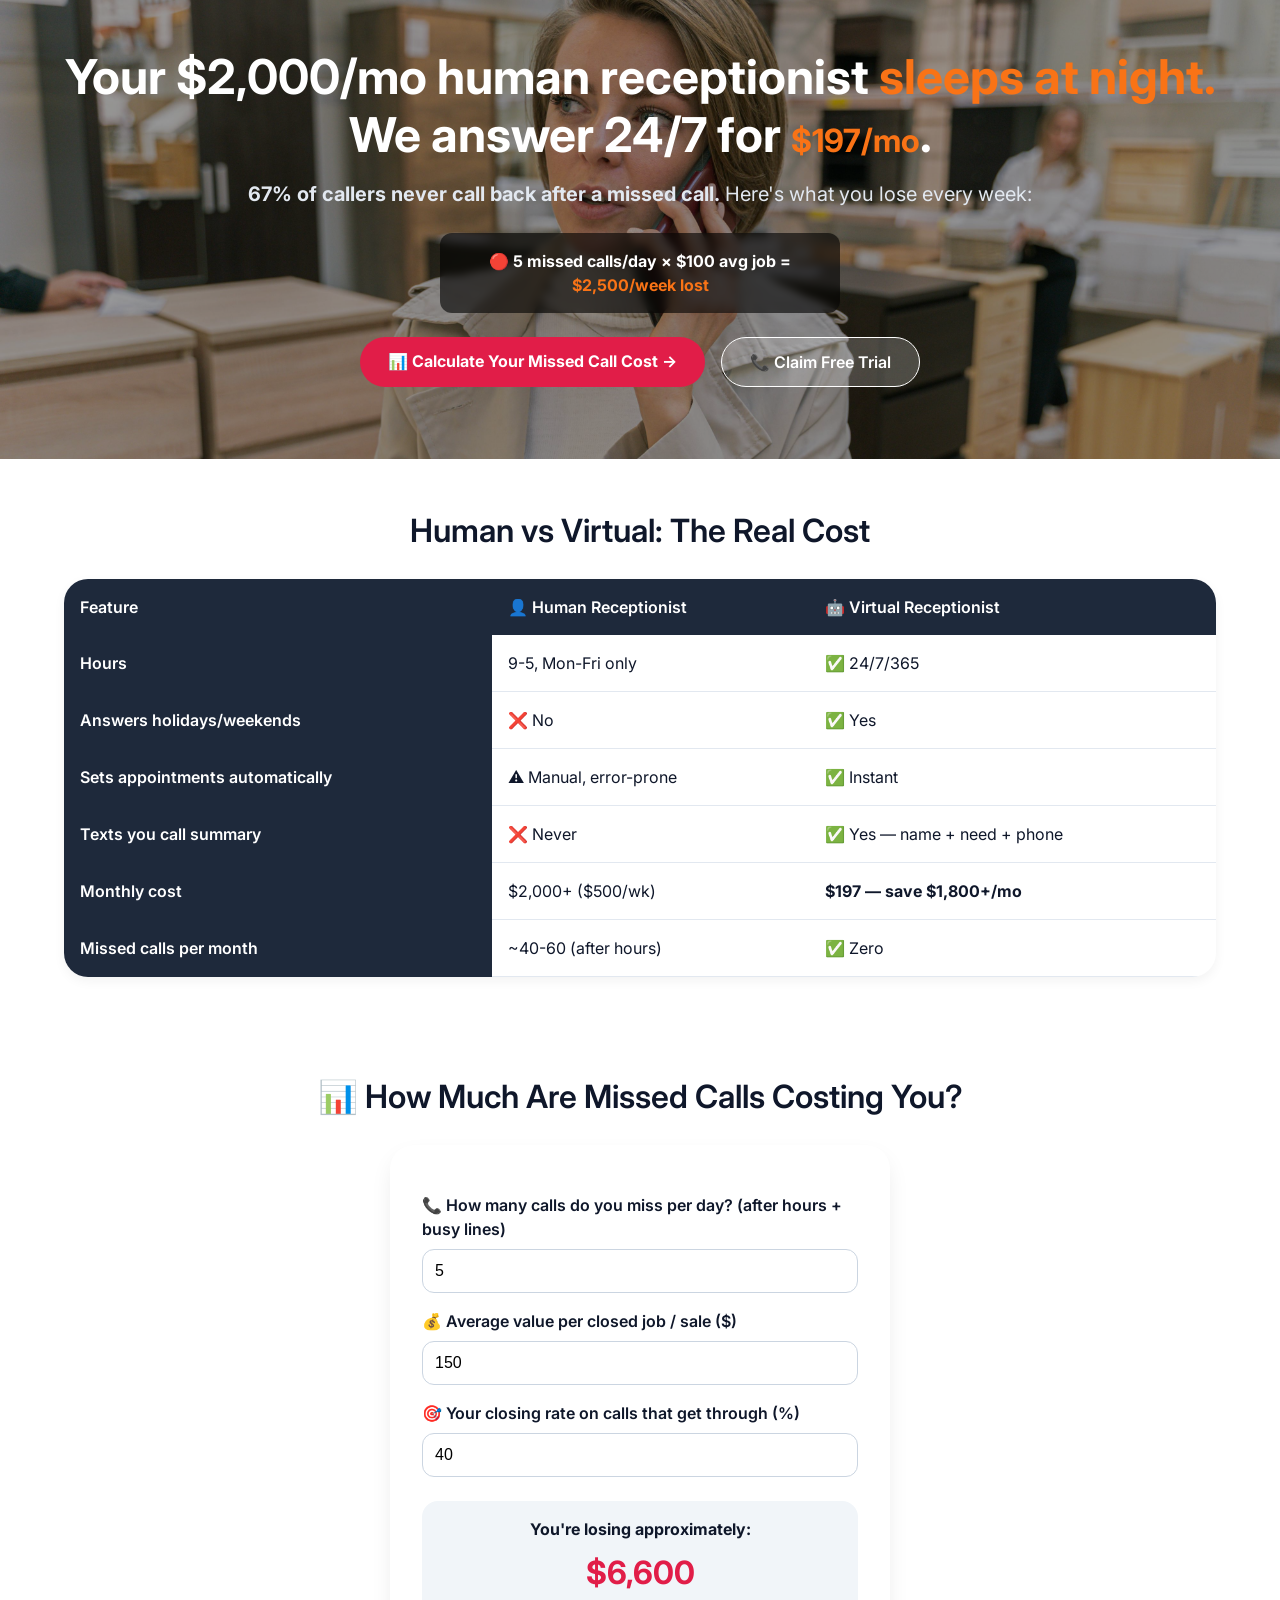
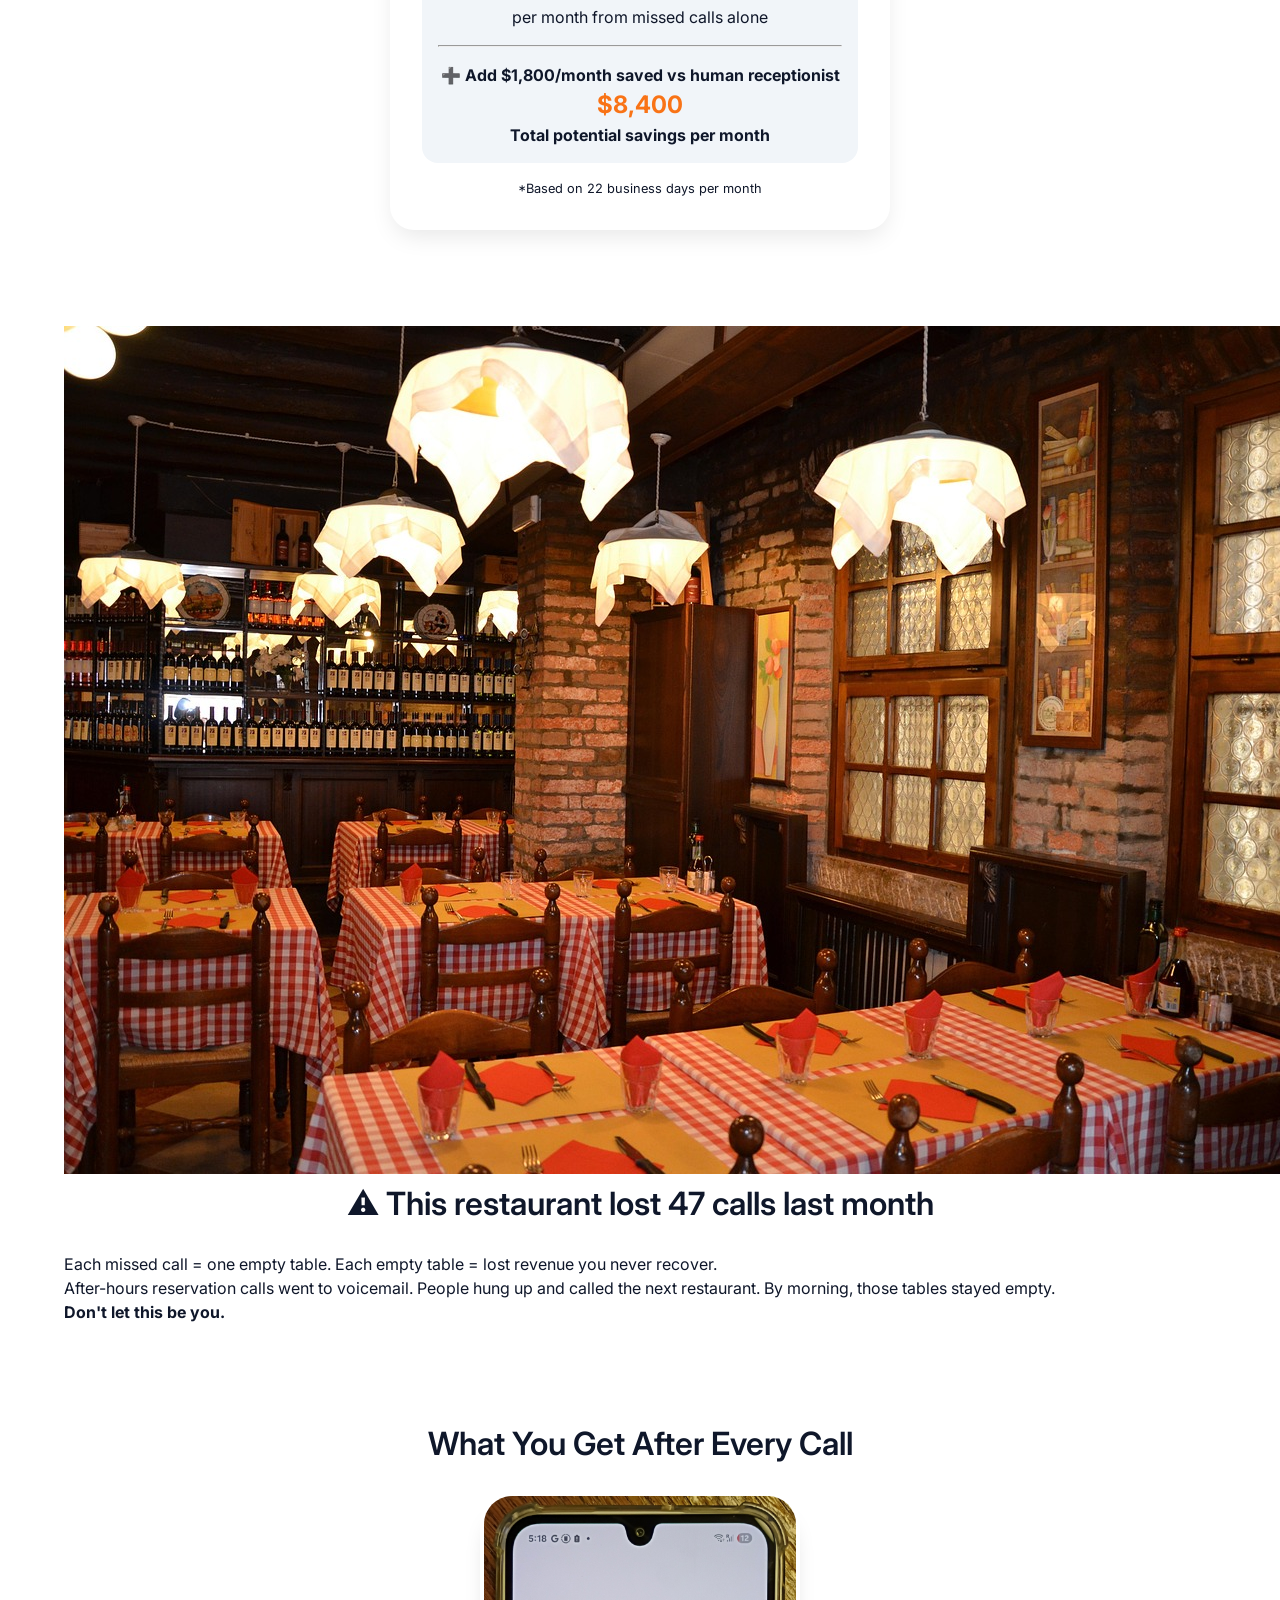
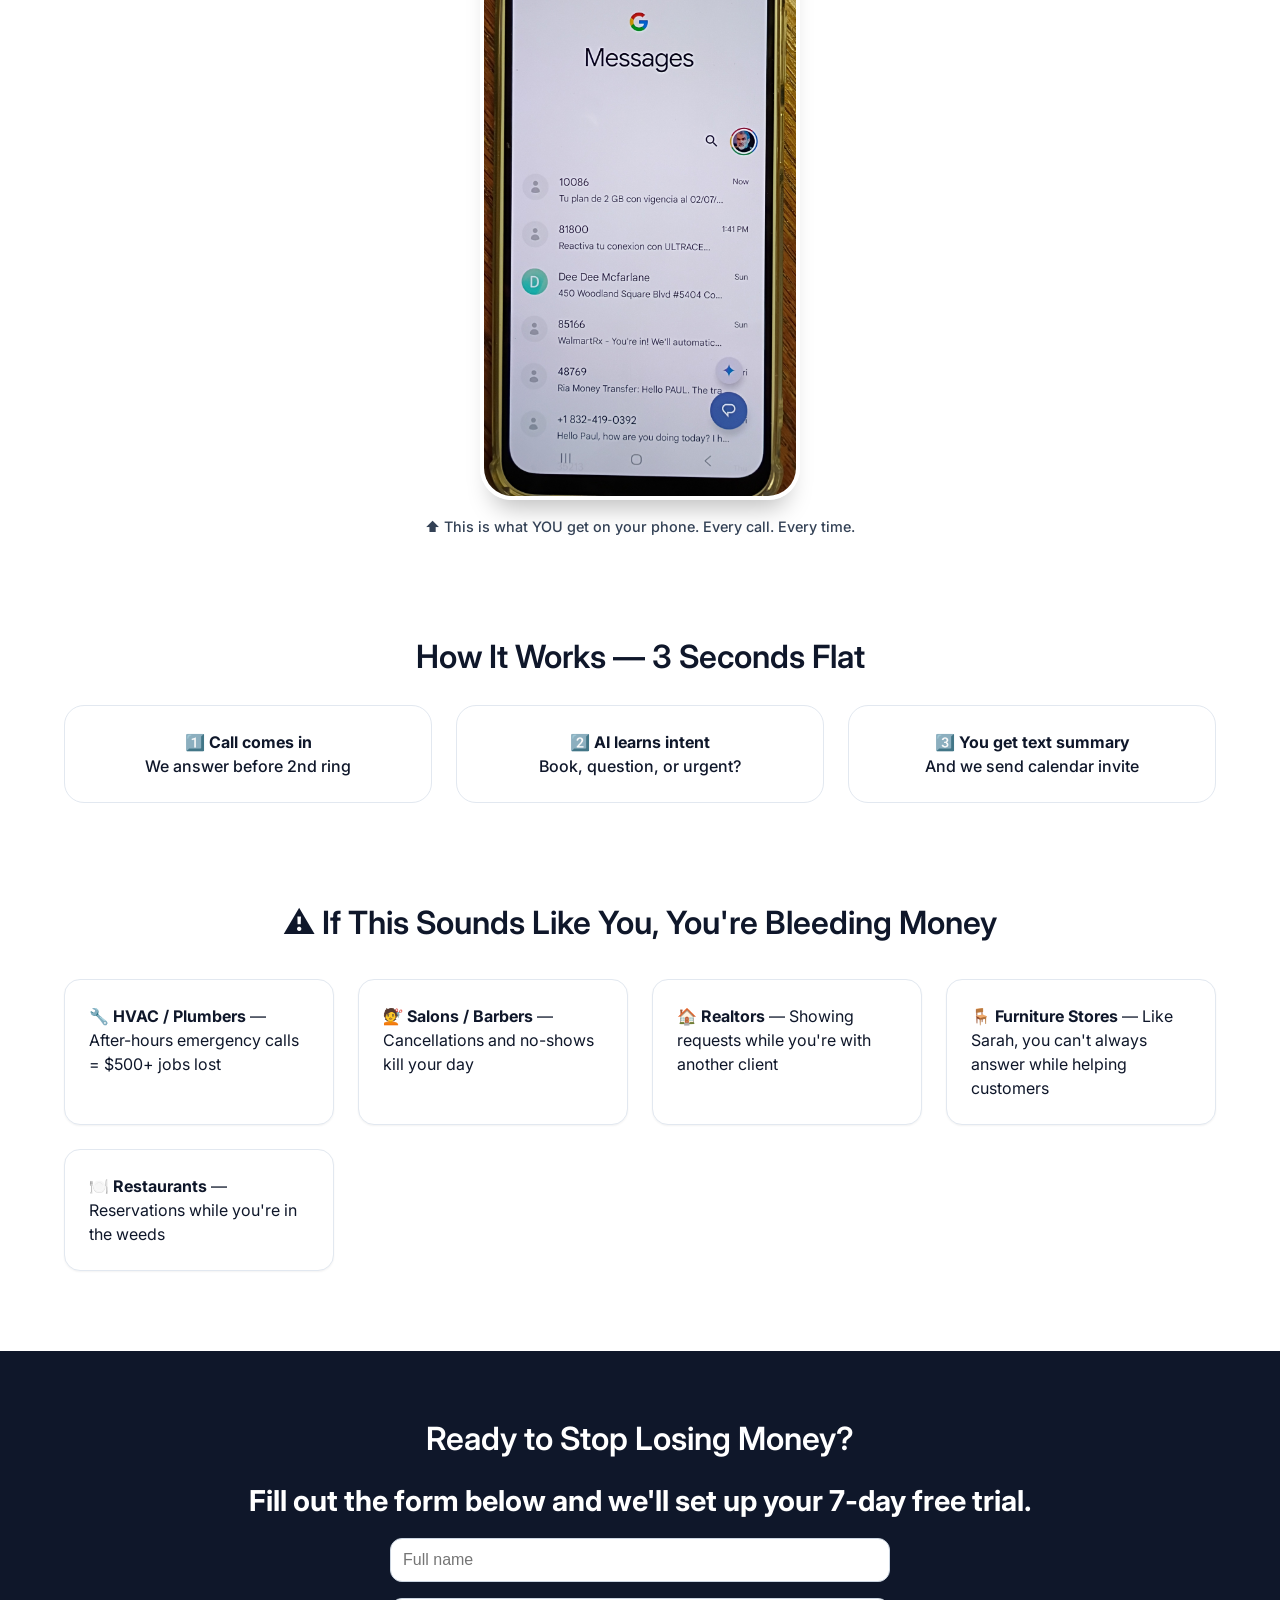
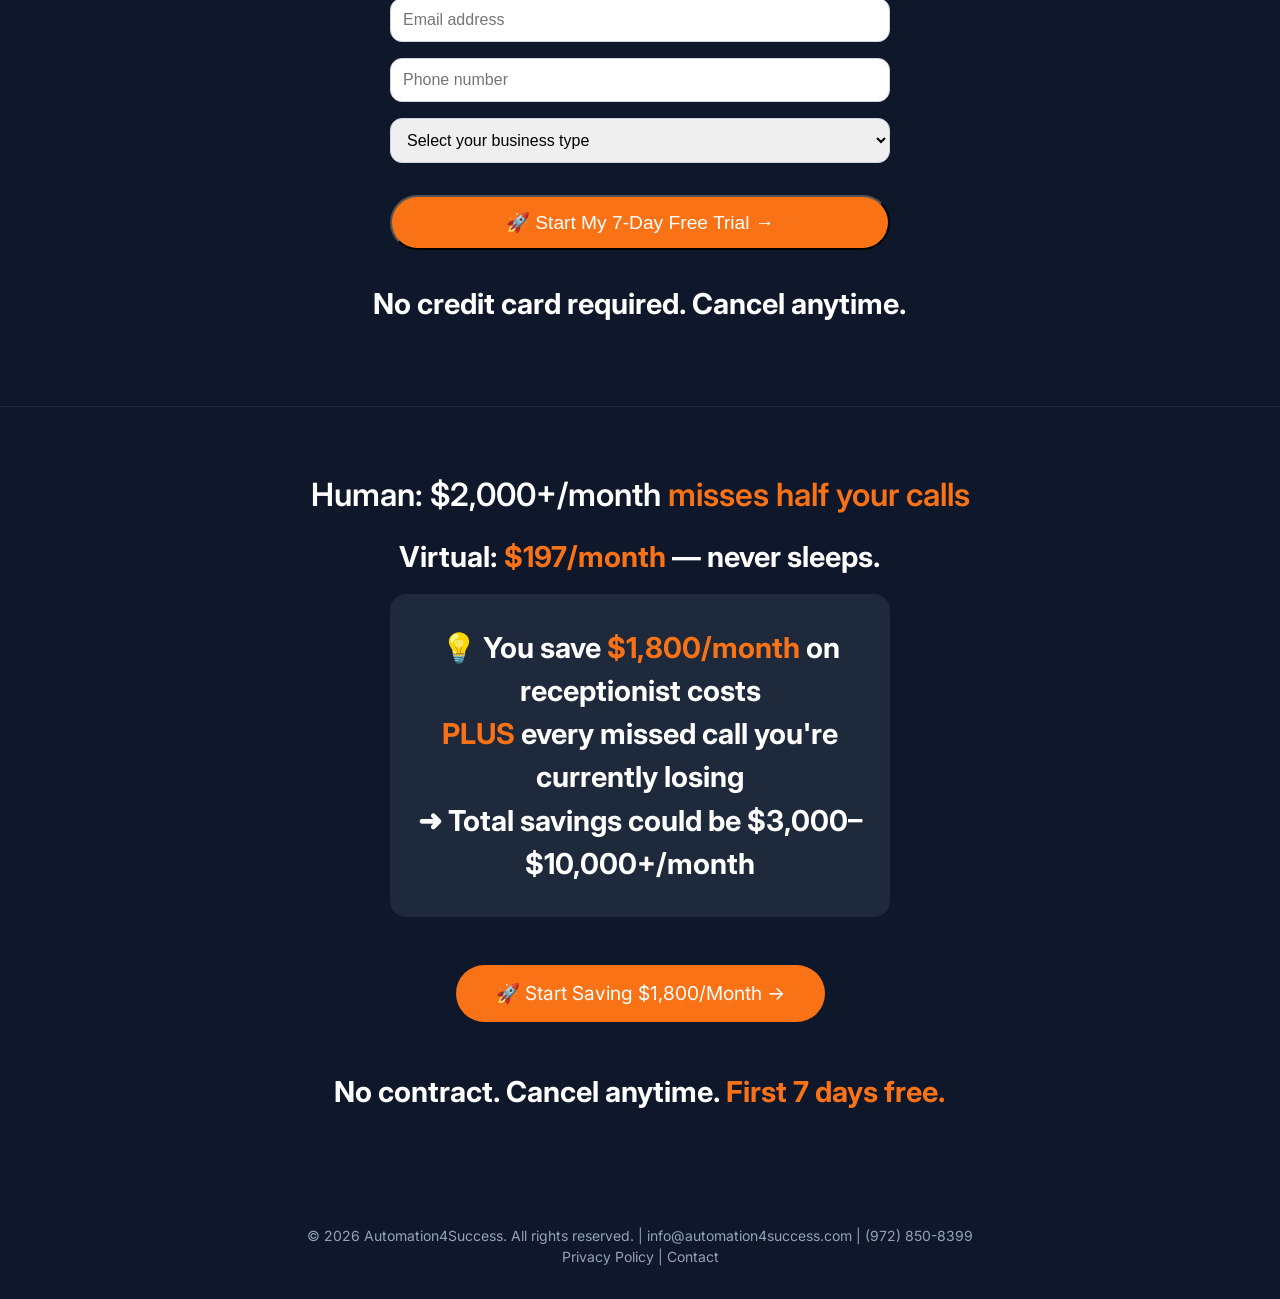
==== index.html @ adfc12aa "Add files via upload" ====
<!DOCTYPE html>
<html lang="en">
<head>
  <meta charset="utf-8" />
  <meta name="viewport" content="width=device-width, initial-scale=1" />
  
  <title>Automation4Success — 24/7 Virtual Receptionist | $197/mo</title>
  <meta name="description" content="Calculate how much missed calls cost your business. Virtual receptionist answers 24/7, sets appointments, texts you summaries. $197/mo vs $2,000+ for human." />
  <meta name="keywords" content="virtual receptionist, missed call calculator, automated receptionist, small business" />
  <meta name="author" content="Automation4Success" />
  <meta name="robots" content="index, follow" />

  <!-- Open Graph -->
  <meta property="og:title" content="Automation4Success — See How Much Missed Calls Cost You" />
  <meta property="og:description" content="Calculate your losses from missed calls. Then see how $197/mo fixes it." />
  <meta property="og:type" content="website" />

  <!-- Fonts -->
  <link rel="preconnect" href="https://fonts.googleapis.com" />
  <link rel="preconnect" href="https://fonts.gstatic.com" crossorigin />
  <link href="https://fonts.googleapis.com/css2?family=Inter:wght@400;600;700&display=swap" rel="stylesheet" />

  <!-- Styles -->
  <link rel="stylesheet" href="style.css" />
  
  <style>
    /* Calculator styles */
    .calculator {
      background: white;
      border-radius: 24px;
      padding: 2rem;
      max-width: 500px;
      margin: 0 auto;
      box-shadow: 0 10px 25px -5px rgba(0,0,0,0.1);
    }
    .calculator label {
      display: block;
      font-weight: 600;
      margin-top: 1rem;
      margin-bottom: 0.5rem;
    }
    .calculator input {
      width: 100%;
      padding: 12px;
      border: 1px solid #cbd5e1;
      border-radius: 12px;
      font-size: 1rem;
    }
    .calculator .result {
      background: #f1f5f9;
      padding: 1rem;
      border-radius: 16px;
      margin-top: 1.5rem;
      text-align: center;
    }
    .calculator .result span {
      font-size: 2rem;
      font-weight: 700;
      color: #e11d48;
    }
    /* Contact form styles */
    .contact-form {
      max-width: 500px;
      margin: 0 auto;
    }
    .contact-form input, .contact-form select {
      width: 100%;
      padding: 12px;
      margin-bottom: 1rem;
      border: 1px solid #cbd5e1;
      border-radius: 12px;
      font-size: 1rem;
    }
    .contact-form button {
      width: 100%;
    }
    /* Screenshot fix */
    .screenshot {
      max-width: 320px;
      width: 100%;
      margin: 0 auto;
      display: block;
      border-radius: 32px;
      box-shadow: 0 20px 25px -12px rgba(0,0,0,0.25);
      border: 4px solid white;
    }
    .screenshot-caption {
      text-align: center;
      margin-top: 1rem;
      font-size: 0.9rem;
      font-weight: 500;
      color: #334155;
    }
    .screenshot-wrapper {
      text-align: center;
    }
  </style>
</head>

<body>

  <!-- HERO with woman image as BACKGROUND -->
  <header class="hero" style="background-image: linear-gradient(rgba(0,0,0,0.4), rgba(0,0,0,0.4)), url('images/woman-furniture-store.jpg'); background-size: cover; background-position: center 30%;">
    <div class="container" style="text-align: center; color: white;">
      <h1 style="color: white;">Your $2,000/mo human receptionist <span style="color: #f97316;">sleeps at night.</span><br>We answer 24/7 for <span style="font-size: 2rem; color: #f97316;">$197/mo</span>.</h1>
      <p class="tagline" style="color: #e2e8f0;"><strong>67% of callers never call back after a missed call.</strong> Here's what you lose every week:</p>
      <div style="background: rgba(0,0,0,0.6); backdrop-filter: blur(4px); padding: 1rem; border-radius: 12px; max-width: 400px; margin: 0 auto;">
        <p style="margin:0; font-weight:bold;">🔴 5 missed calls/day × $100 avg job = <span style="color: #f97316;">$2,500/week lost</span></p>
      </div>
      <div class="cta-buttons" style="justify-content: center;">
        <a href="#calculator" class="btn-primary">📊 Calculate Your Missed Call Cost →</a>
        <a href="#contact" class="btn-secondary" style="background: rgba(255,255,255,0.2); color: white; border-color: white;">📞 Claim Free Trial</a>
      </div>
    </div>
  </header>

  <!-- COMPARISON TABLE -->
  <section class="bg-light">
    <div class="container">
      <h2>Human vs Virtual: The Real Cost</h2>
      <div class="table-wrapper">
        <table>
          <thead>
            <tr><th>Feature</th><th>👤 Human Receptionist</th><th>🤖 Virtual Receptionist</th></tr>
          </thead>
          <tbody>
            <tr><th>Hours</th><td>9-5, Mon-Fri only</td><td class="green-bg">✅ 24/7/365</td></tr>
            <tr><th>Answers holidays/weekends</th><td>❌ No</td><td class="green-bg">✅ Yes</td></tr>
            <tr><th>Sets appointments automatically</th><td>⚠️ Manual, error-prone</td><td class="green-bg">✅ Instant</td></tr>
            <tr><th>Texts you call summary</th><td>❌ Never</td><td class="green-bg">✅ Yes — name + need + phone</td></tr>
            <tr><th>Monthly cost</th><td>$2,000+ ($500/wk)</td><td class="yellow-bg"><strong>$197 — save $1,800+/mo</strong></td></tr>
            <tr><th>Missed calls per month</th><td>~40-60 (after hours)</td><td class="green-bg">✅ Zero</td></tr>
          </tbody>
        </table>
      </div>
    </div>
  </section>

  <!-- CALCULATOR SECTION -->
  <section id="calculator">
    <div class="container">
      <h2>📊 How Much Are Missed Calls Costing You?</h2>
      <div class="calculator">
        <label>📞 How many calls do you miss per day? (after hours + busy lines)</label>
        <input type="number" id="missedCalls" value="5" step="1" />
        
        <label>💰 Average value per closed job / sale ($)</label>
        <input type="number" id="jobValue" value="150" step="10" />
        
        <label>🎯 Your closing rate on calls that get through (%)</label>
        <input type="number" id="closeRate" value="40" step="5" />
        
        <div class="result">
          <p style="margin-bottom: 0.5rem;"><strong>You're losing approximately:</strong></p>
          <span id="monthlyLoss">$0</span>
          <p style="margin-top: 0.5rem;">per month from missed calls alone</p>
          <hr style="margin: 1rem 0;">
          <p><strong>➕ Add $1,800/month saved vs human receptionist</strong><br>
          <span style="font-size: 1.5rem; color: #f97316;" id="totalSavings">$0</span><br>
          <strong>Total potential savings per month</strong></p>
        </div>
        <p style="font-size: 0.8rem; text-align: center; margin-top: 1rem;">*Based on 22 business days per month</p>
      </div>
    </div>
  </section>

  <!-- YOUR IMAGE 2: Empty restaurant tables (FEAR SECTION) -->
  <section>
    <div class="container fear-flex">
      <div class="fear-image">
        <img src="images/empty-restaurant-tables.jpg" alt="Empty restaurant tables - missed calls cost real money" />
      </div>
      <div class="fear-text">
        <h2 class="text-left">⚠️ This restaurant lost <span class="highlight-red">47 calls last month</span></h2>
        <p class="lead">Each missed call = one empty table. Each empty table = lost revenue you never recover.</p>
        <p>After-hours reservation calls went to voicemail. People hung up and called the next restaurant. By morning, those tables stayed empty.</p>
        <p><strong>Don't let this be you.</strong></p>
      </div>
    </div>
  </section>

  <!-- YOUR IMAGE 3: Real text message screenshot -->
  <section class="bg-light">
    <div class="container text-center">
      <h2>What You Get After Every Call</h2>
      <div class="screenshot-wrapper">
        <img src="images/cel_text_messages.jpg" alt="Real text message from Automation4Success showing call summary" class="screenshot" />
        <p class="screenshot-caption">⬆️ This is what YOU get on your phone. Every call. Every time.</p>
      </div>
    </div>
  </section>

  <!-- HOW IT WORKS -->
  <section>
    <div class="container">
      <h2>How It Works — 3 Seconds Flat</h2>
      <div class="steps">
        <div class="step-card"><strong>1️⃣ Call comes in</strong><br>We answer before 2nd ring</div>
        <div class="step-card"><strong>2️⃣ AI learns intent</strong><br>Book, question, or urgent?</div>
        <div class="step-card"><strong>3️⃣ You get text summary</strong><br>And we send calendar invite</div>
      </div>
    </div>
  </section>

  <!-- INDUSTRIES -->
  <section class="bg-light">
    <div class="container">
      <h2>⚠️ If This Sounds Like You, You're Bleeding Money</h2>
      <div class="industry-grid">
        <div class="card">🔧 <strong>HVAC / Plumbers</strong> — After-hours emergency calls = $500+ jobs lost</div>
        <div class="card">💇 <strong>Salons / Barbers</strong> — Cancellations and no-shows kill your day</div>
        <div class="card">🏠 <strong>Realtors</strong> — Showing requests while you're with another client</div>
        <div class="card">🪑 <strong>Furniture Stores</strong> — Like Sarah, you can't always answer while helping customers</div>
        <div class="card">🍽️ <strong>Restaurants</strong> — Reservations while you're in the weeds</div>
      </div>
    </div>
  </section>

  <!-- CONTACT FORM SECTION -->
  <section id="contact" class="dark-cta">
    <div class="container">
      <h2 style="color: white;">Ready to Stop Losing Money?</h2>
      <p style="color: #cbd5e1; margin-bottom: 2rem;">Fill out the form below and we'll set up your 7-day free trial.</p>
      
      <form action="https://formsubmit.co/ef87caba2227fa4b5a5d9072fadffb63" method="POST" class="contact-form">
        <input type="hidden" name="_subject" value="New Lead from Automation4Success Website" />
        <input type="hidden" name="_next" value="https://automation4success.pages.dev/thank-you.html" />
        <input type="hidden" name="_captcha" value="false" />
        
        <input type="text" name="full_name" placeholder="Full name" required />
        <input type="email" name="email" placeholder="Email address" required />
        <input type="tel" name="phone" placeholder="Phone number" required />
        
        <select name="business_type" required>
          <option value="">Select your business type</option>
          <option value="hvac">HVAC / Plumbing</option>
          <option value="restaurant">Restaurant / Cafe</option>
          <option value="salon">Salon / Spa / Barbershop</option>
          <option value="realestate">Real Estate</option>
          <option value="retail">Retail / Furniture Store</option>
          <option value="other">Other</option>
        </select>
        
        <input type="hidden" name="calculator_missed_calls" id="calc_missed_calls" />
        <input type="hidden" name="calculator_monthly_loss" id="calc_monthly_loss" />
        
        <button type="submit" class="btn-orange" style="width: 100%;">🚀 Start My 7-Day Free Trial →</button>
      </form>
      <p style="color: #94a3b8; font-size: 0.8rem; text-align: center; margin-top: 1rem;">No credit card required. Cancel anytime.</p>
    </div>
  </section>

  <!-- FINAL PITCH -->
  <section class="dark-cta" style="background: #0f172a; border-top: 1px solid #1e293b;">
    <div class="container text-center">
      <h2 class="final-human" style="color: white; font-size: 1.8rem;">Human: $2,000+/month <span style="color: #f97316;">misses half your calls</span></h2>
      <p class="final-virtual" style="color: white; font-size: 1.5rem; font-weight: 700; margin: 1rem 0;">Virtual: <span style="color: #f97316;">$197/month</span> — never sleeps.</p>
      <div style="background: #1e293b; padding: 1rem; border-radius: 16px; max-width: 500px; margin: 1rem auto;">
        <p style="color: #cbd5e1; margin: 0;">💡 You save <strong style="color: #f97316;">$1,800/month</strong> on receptionist costs<br>
        <strong style="color: #f97316;">PLUS</strong> every missed call you're currently losing<br>
        ➜ <strong>Total savings could be $3,000–$10,000+/month</strong></p>
      </div>
      <div style="margin: 2rem 0;">
        <a href="#contact" class="btn-orange" style="font-size: 1.2rem; padding: 14px 40px; display: inline-block;">🚀 Start Saving $1,800/Month →</a>
      </div>
      <p style="color: #94a3b8; font-size: 1rem;">No contract. Cancel anytime. <span style="color: #f97316; font-weight: bold;">First 7 days free.</span></p>
    </div>
  </section>

  <footer>
    <p>© <span id="year"></span> Automation4Success. All rights reserved. | <a href="mailto:info@automation4success.com">info@automation4success.com</a> | (972) 850-8399</p>
    <p><a href="privacy-policy.html">Privacy Policy</a> | <a href="#contact">Contact</a></p>
  </footer>

  <script>
    // Year for footer
    document.getElementById('year').textContent = new Date().getFullYear();
    
    // Calculator logic
    const missedCallsInput = document.getElementById('missedCalls');
    const jobValueInput = document.getElementById('jobValue');
    const closeRateInput = document.getElementById('closeRate');
    const monthlyLossSpan = document.getElementById('monthlyLoss');
    const totalSavingsSpan = document.getElementById('totalSavings');
    
    function updateCalculator() {
      const missedPerDay = parseFloat(missedCallsInput.value) || 0;
      const jobValue = parseFloat(jobValueInput.value) || 0;
      const closeRate = parseFloat(closeRateInput.value) || 0;
      const daysPerMonth = 22;
      
      const missedPerMonth = missedPerDay * daysPerMonth;
      const monthlyLoss = missedPerMonth * jobValue * (closeRate / 100);
      
      monthlyLossSpan.textContent = `$${Math.round(monthlyLoss).toLocaleString()}`;
      
      const humanReceptionistSavings = 1800;
      const totalSavings = monthlyLoss + humanReceptionistSavings;
      totalSavingsSpan.textContent = `$${Math.round(totalSavings).toLocaleString()}`;
    }
    
    missedCallsInput.addEventListener('input', updateCalculator);
    jobValueInput.addEventListener('input', updateCalculator);
    closeRateInput.addEventListener('input', updateCalculator);
    
    updateCalculator();
    
    // Capture calculator values before form submit
    const form = document.querySelector('form');
    if (form) {
      form.addEventListener('submit', function() {
        const missedCalls = document.getElementById('missedCalls').value;
        const monthlyLossText = document.getElementById('monthlyLoss').innerText;
        
        const calcMissedCalls = document.getElementById('calc_missed_calls');
        const calcMonthlyLoss = document.getElementById('calc_monthly_loss');
        
        if (calcMissedCalls) calcMissedCalls.value = missedCalls;
        if (calcMonthlyLoss) calcMonthlyLoss.value = monthlyLossText;
      });
    }
  </script>
</body>
</html>
---- style.css ----
/* RESET & BASE */
* {
  margin: 0;
  padding: 0;
  box-sizing: border-box;
}

body {
  font-family: 'Inter', sans-serif;
  line-height: 1.5;
  color: #0f172a;
  background: #ffffff;
}

.container {
  max-width: 1200px;
  margin: 0 auto;
  padding: 0 24px;
}

/* TYPOGRAPHY */
h1 {
  font-size: 3rem;
  font-weight: 700;
  line-height: 1.2;
  margin-bottom: 1rem;
  color: #0f172a;
}

h2 {
  font-size: 2rem;
  font-weight: 600;
  margin-bottom: 1.5rem;
  text-align: center;
}

.tagline {
  font-size: 1.25rem;
  color: #334155;
  margin-bottom: 1.5rem;
}

/* BUTTONS */
.cta-buttons {
  display: flex;
  gap: 1rem;
  justify-content: center;
  flex-wrap: wrap;
  margin: 1.5rem 0;
}

.btn-primary {
  display: inline-block;
  background: #e11d48;
  color: white;
  text-decoration: none;
  padding: 12px 28px;
  border-radius: 40px;
  font-weight: 700;
  transition: 0.2s ease;
  border: none;
}

.btn-primary:hover {
  background: #be123c;
  transform: scale(1.02);
  cursor: pointer;
}

.btn-secondary {
  display: inline-block;
  background: transparent;
  color: #0f172a;
  text-decoration: none;
  padding: 12px 28px;
  border-radius: 40px;
  font-weight: 600;
  border: 1px solid #cbd5e1;
  transition: 0.2s ease;
}

.btn-secondary:hover {
  background: #f1f5f9;
  border-color: #94a3b8;
}

/* HEADER / HERO */
.hero {
  text-align: center;
  padding: 3rem 1rem;
  background: linear-gradient(135deg, #f8fafc 0%, #ffffff 100%);
}

.logo {
  width: 80px;
  height: 80px;
  margin-bottom: 1rem;
}

/* SECTIONS */
section {
  padding: 3rem 1rem;
}

/* INDUSTRY GRID */
.industry-grid {
  display: grid;
  grid-template-columns: repeat(auto-fit, minmax(220px, 1fr));
  gap: 1.5rem;
  margin: 2rem 0;
}

.card {
  background: white;
  border: 1px solid #e2e8f0;
  border-radius: 16px;
  padding: 1.5rem;
  transition: 0.2s ease;
  box-shadow: 0 1px 2px rgba(0,0,0,0.05);
}

.card:hover {
  transform: translateY(-4px);
  box-shadow: 0 10px 25px -5px rgba(0,0,0,0.1);
  border-color: #cbd5e1;
}

/* STEPS (HOW IT WORKS) */
.steps {
  display: flex;
  gap: 1.5rem;
  flex-wrap: wrap;
  justify-content: center;
}

.steps > div {
  background: white;
  border: 1px solid #e2e8f0;
  border-radius: 20px;
  padding: 1.5rem;
  flex: 1;
  min-width: 180px;
  text-align: center;
  font-weight: 500;
}

/* COMPARISON TABLE */
table {
  width: 100%;
  border-collapse: collapse;
  background: white;
  border-radius: 24px;
  overflow: hidden;
  box-shadow: 0 4px 12px rgba(0,0,0,0.05);
}

th {
  background: #1e293b;
  color: white;
  padding: 1rem;
  font-weight: 600;
  text-align: left;
}

td {
  padding: 1rem;
  border-bottom: 1px solid #e2e8f0;
}

/* FOOTER */
footer {
  background: #0f172a;
  color: #94a3b8;
  text-align: center;
  padding: 2rem;
  font-size: 0.875rem;
}

footer a {
  color: #94a3b8;
  text-decoration: none;
}

footer a:hover {
  color: white;
}

/* UTILITIES */
.center {
  text-align: center;
}

/* RESPONSIVE */
@media (max-width: 768px) {
  h1 {
    font-size: 2rem;
  }
  
  h2 {
    font-size: 1.5rem;
  }
  
  .container {
    padding: 0 16px;
  }
  
  th, td {
    padding: 0.75rem;
    font-size: 0.875rem;
  }
  
  .btn-primary, .btn-secondary {
    padding: 10px 20px;
    font-size: 0.875rem;
  }
}/* FORCED FIX FOR FINAL CTA SECTION - DO NOT REMOVE */
.dark-cta {
  background: #0f172a;
  text-align: center;
  padding: 4rem 1rem;
}

.dark-cta h2,
.dark-cta .final-human {
  color: white !important;
  font-size: 2rem !important;
  margin-bottom: 1rem !important;
  text-align: center !important;
  display: block !important;
  visibility: visible !important;
  opacity: 1 !important;
}

.dark-cta p,
.dark-cta .final-virtual {
  color: white !important;
  font-size: 1.8rem !important;
  font-weight: 700 !important;
  text-align: center !important;
  margin: 1rem 0 !important;
  display: block !important;
  visibility: visible !important;
}

.dark-cta .final-price {
  color: #f97316 !important;
  font-size: 2rem !important;
}

.dark-cta .btn-orange {
  background: #f97316 !important;
  color: white !important;
  font-size: 1.2rem !important;
  padding: 14px 40px !important;
  display: inline-block !important;
  border-radius: 40px !important;
  text-decoration: none !important;
  margin: 1rem 0 !important;
}

.dark-cta .btn-orange:hover {
  background: #ea580c !important;
}

.dark-cta .guarantee {
  color: #94a3b8 !important;
  font-size: 1rem !important;
  text-align: center !important;
  margin-top: 1rem !important;
}

.dark-cta .guarantee span {
  color: #f97316 !important;
  font-weight: bold !important;
}
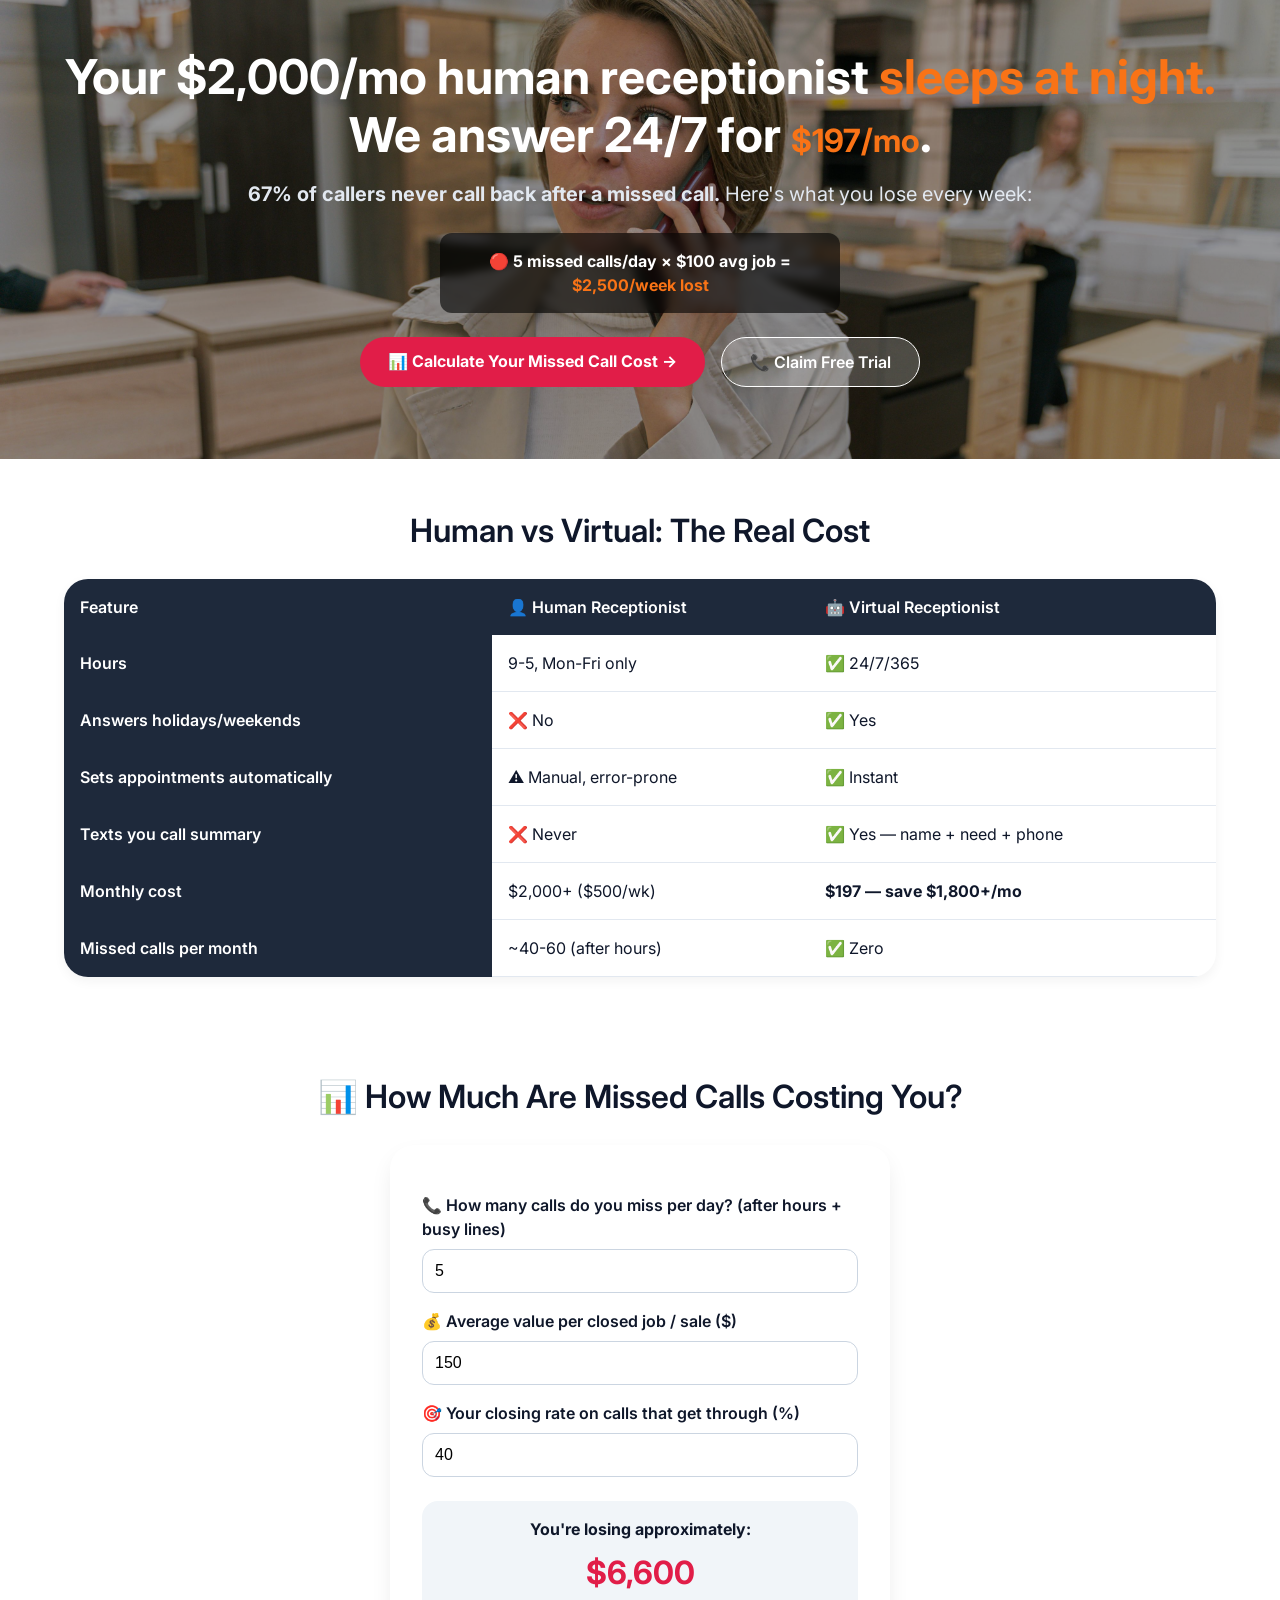
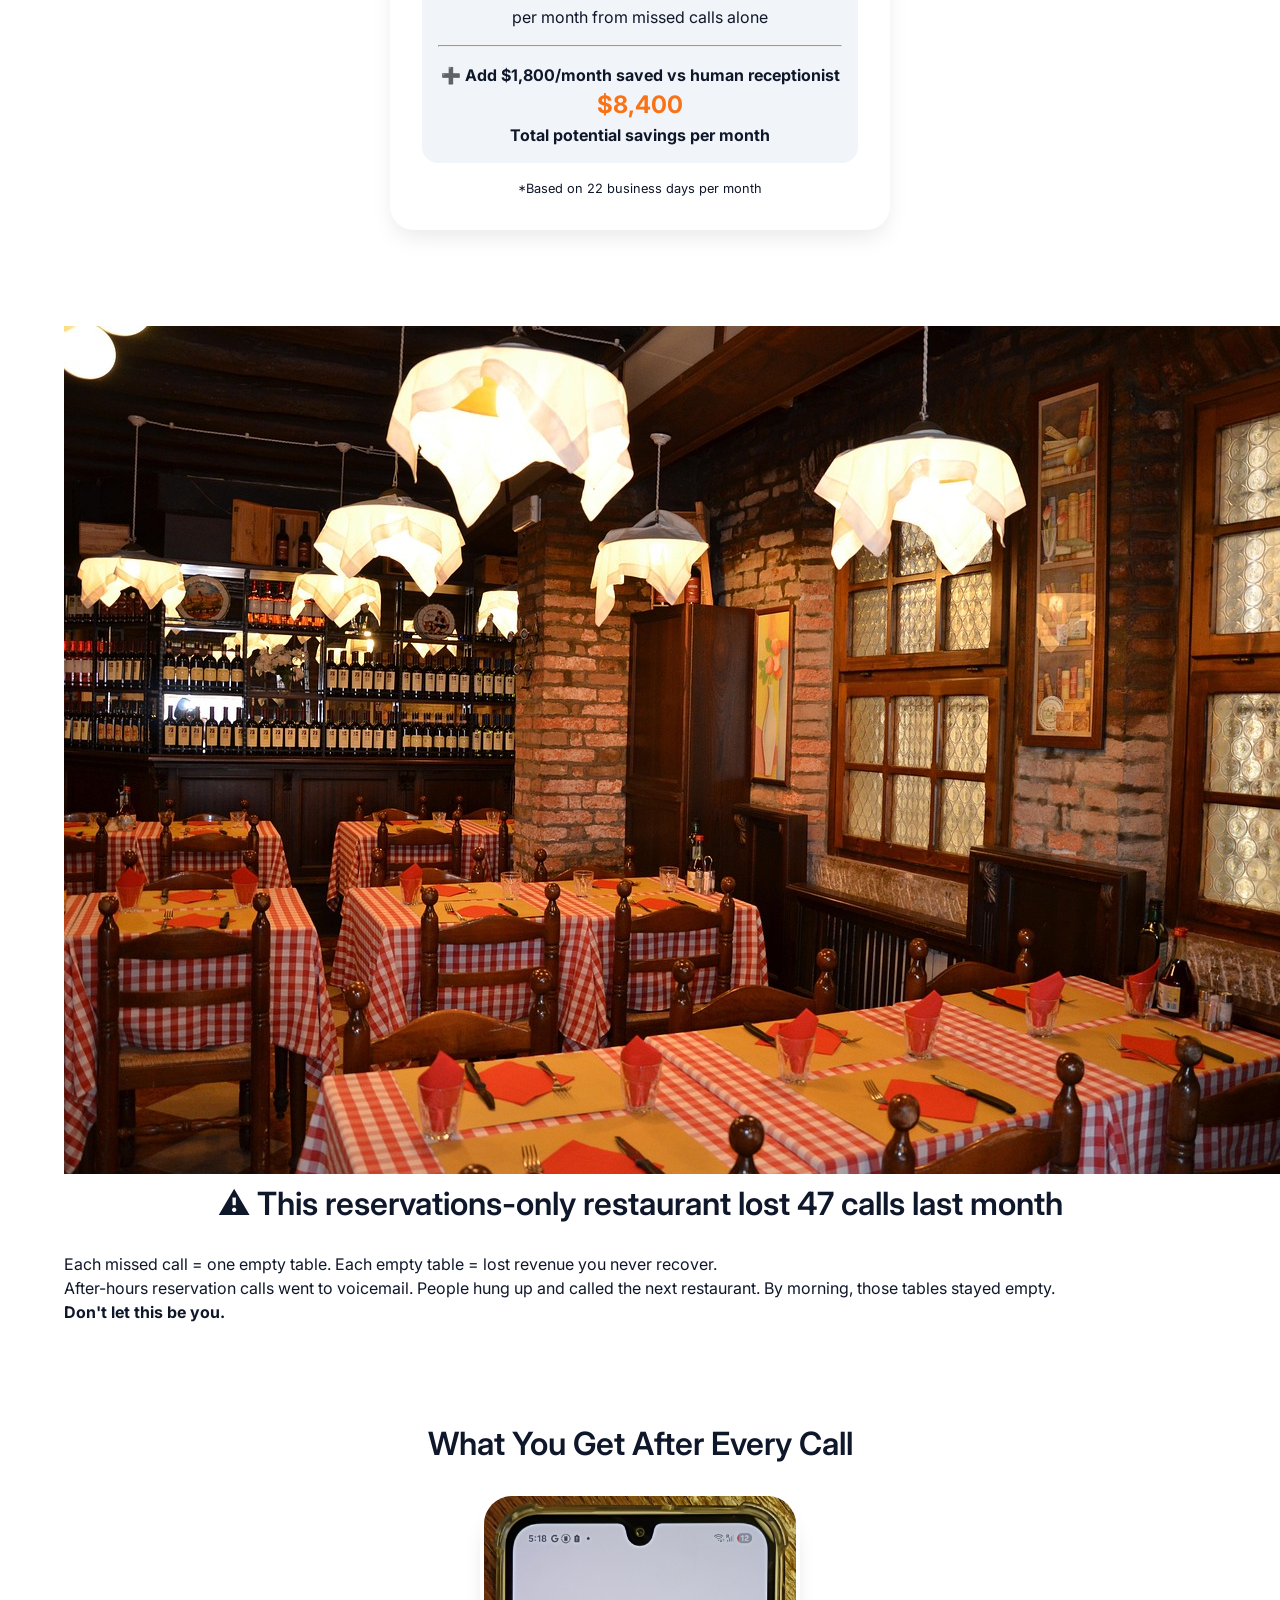
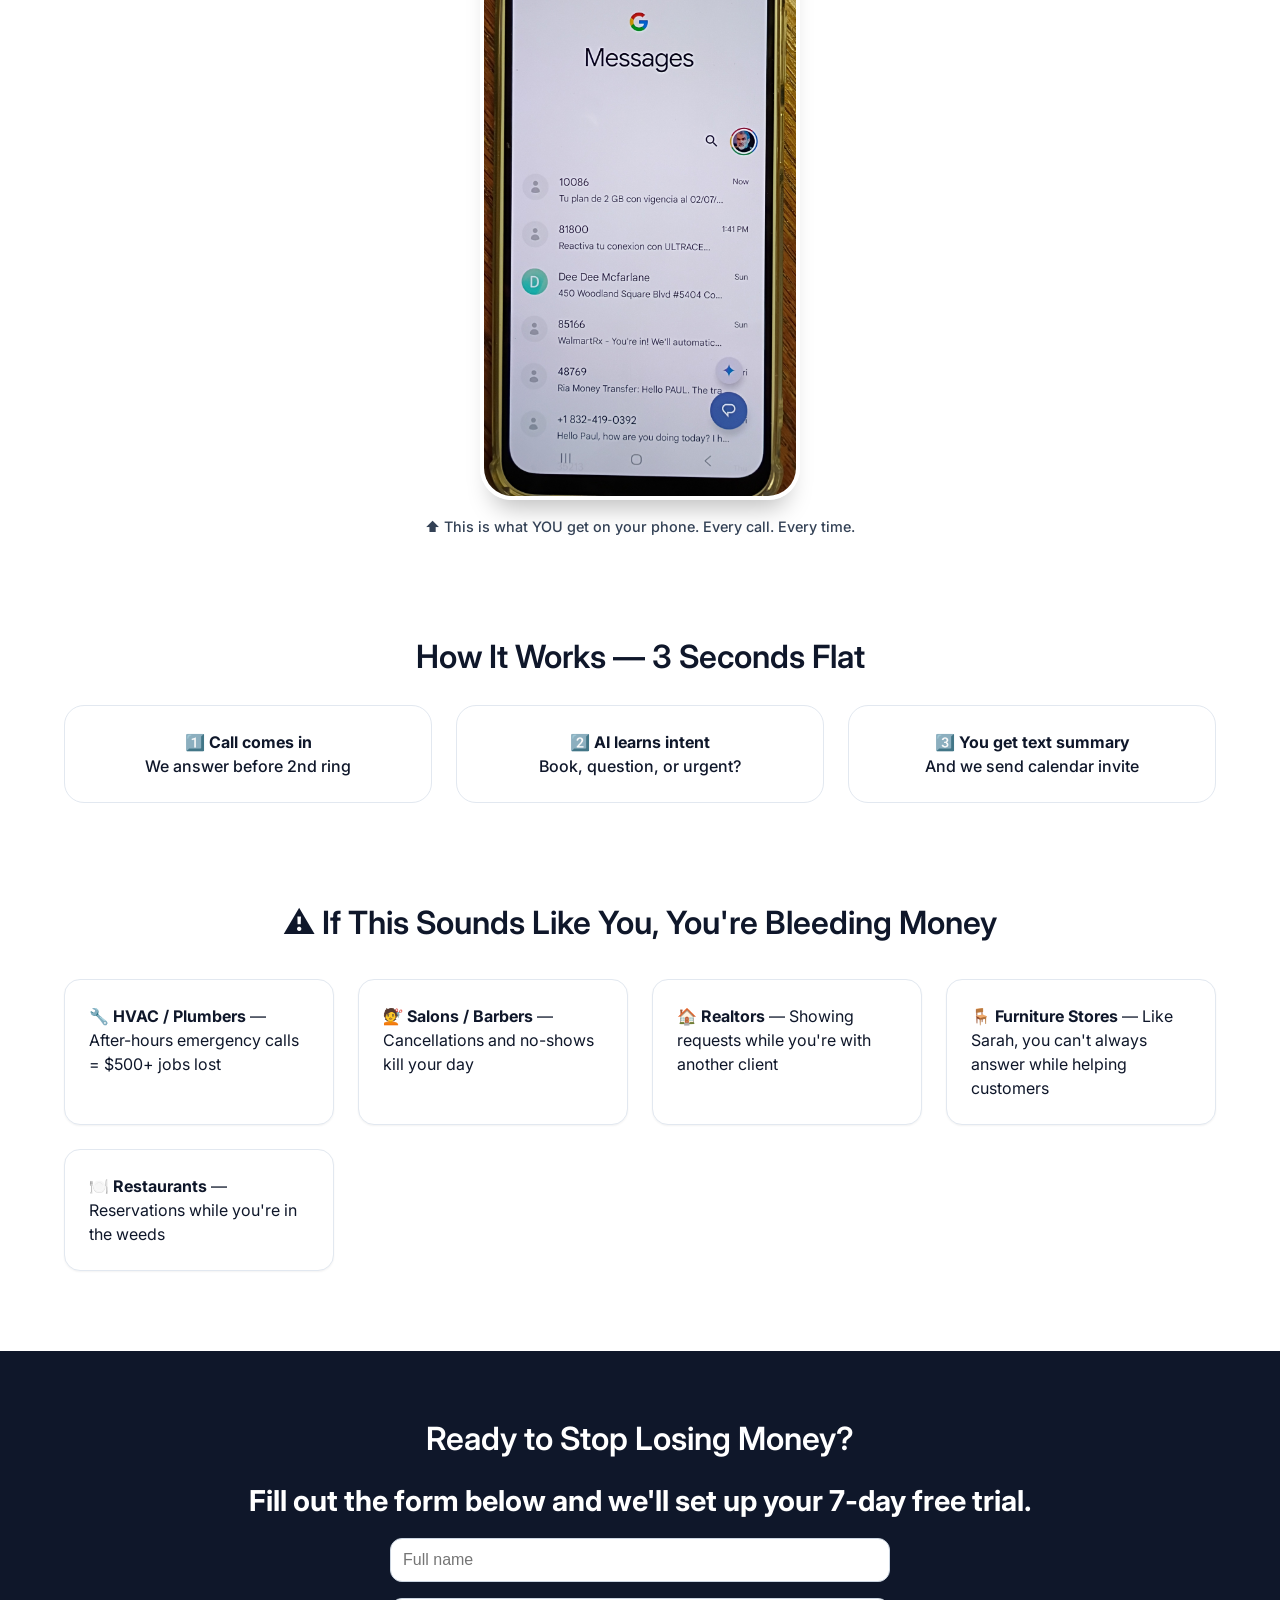
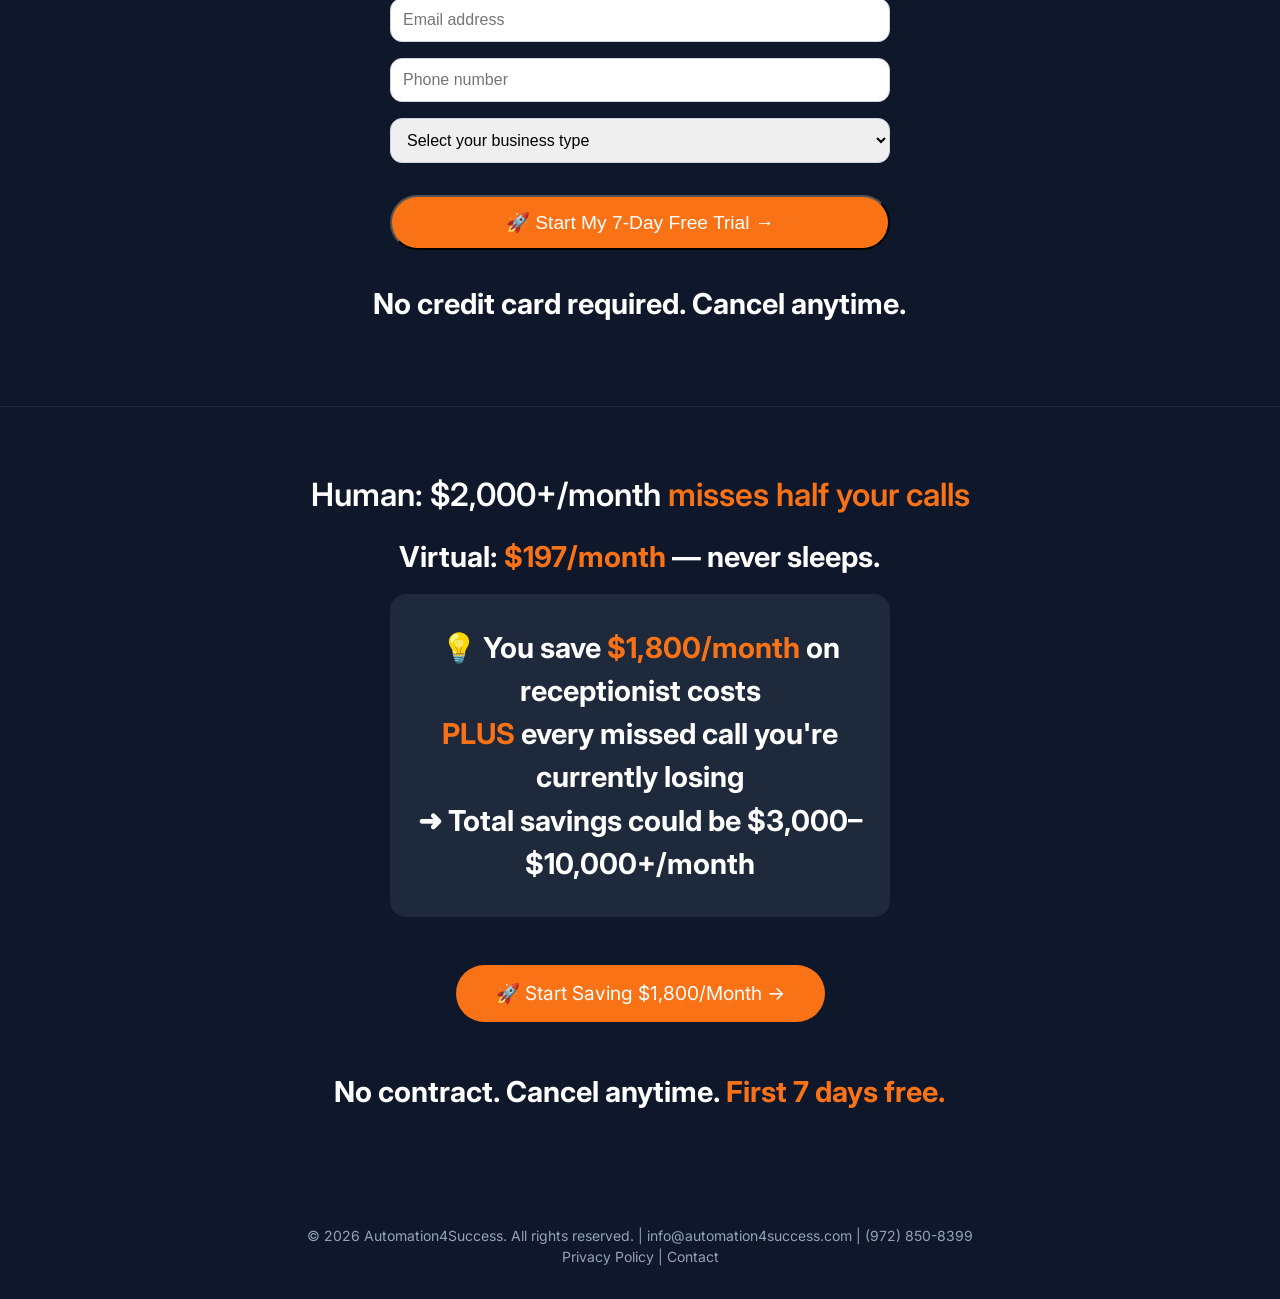
==== commit c22da5ae: "Add files via upload" ====
--- a/index.html
+++ b/index.html
@@ -171,7 +171,7 @@
         <img src="images/empty-restaurant-tables.jpg" alt="Empty restaurant tables - missed calls cost real money" />
       </div>
       <div class="fear-text">
-        <h2 class="text-left">⚠️ This restaurant lost <span class="highlight-red">47 calls last month</span></h2>
+        <h2 class="text-left">⚠️ This reservations-only restaurant lost <span class="highlight-red">47 calls last month</span></h2>
         <p class="lead">Each missed call = one empty table. Each empty table = lost revenue you never recover.</p>
         <p>After-hours reservation calls went to voicemail. People hung up and called the next restaurant. By morning, those tables stayed empty.</p>
         <p><strong>Don't let this be you.</strong></p>
@@ -216,7 +216,7 @@
     </div>
   </section>
 
-  <!-- CONTACT FORM SECTION -->
+  <!-- CONTACT FORM SECTION WITH SMS ALERT -->
   <section id="contact" class="dark-cta">
     <div class="container">
       <h2 style="color: white;">Ready to Stop Losing Money?</h2>
@@ -224,8 +224,11 @@
       
       <form action="https://formsubmit.co/ef87caba2227fa4b5a5d9072fadffb63" method="POST" class="contact-form">
         <input type="hidden" name="_subject" value="New Lead from Automation4Success Website" />
-        <input type="hidden" name="_next" value="https://automation4success.pages.dev/thank-you.html" />
+        <input type="hidden" name="_next" value="https://automation4success.com/thank-you.html" />
         <input type="hidden" name="_captcha" value="false" />
+        
+        <!-- SMS TEXT ALERT - Sends text to 972-850-8399 when form is submitted -->
+        <input type="hidden" name="_sms" value="+19728508399" />
         
         <input type="text" name="full_name" placeholder="Full name" required />
         <input type="email" name="email" placeholder="Email address" required />
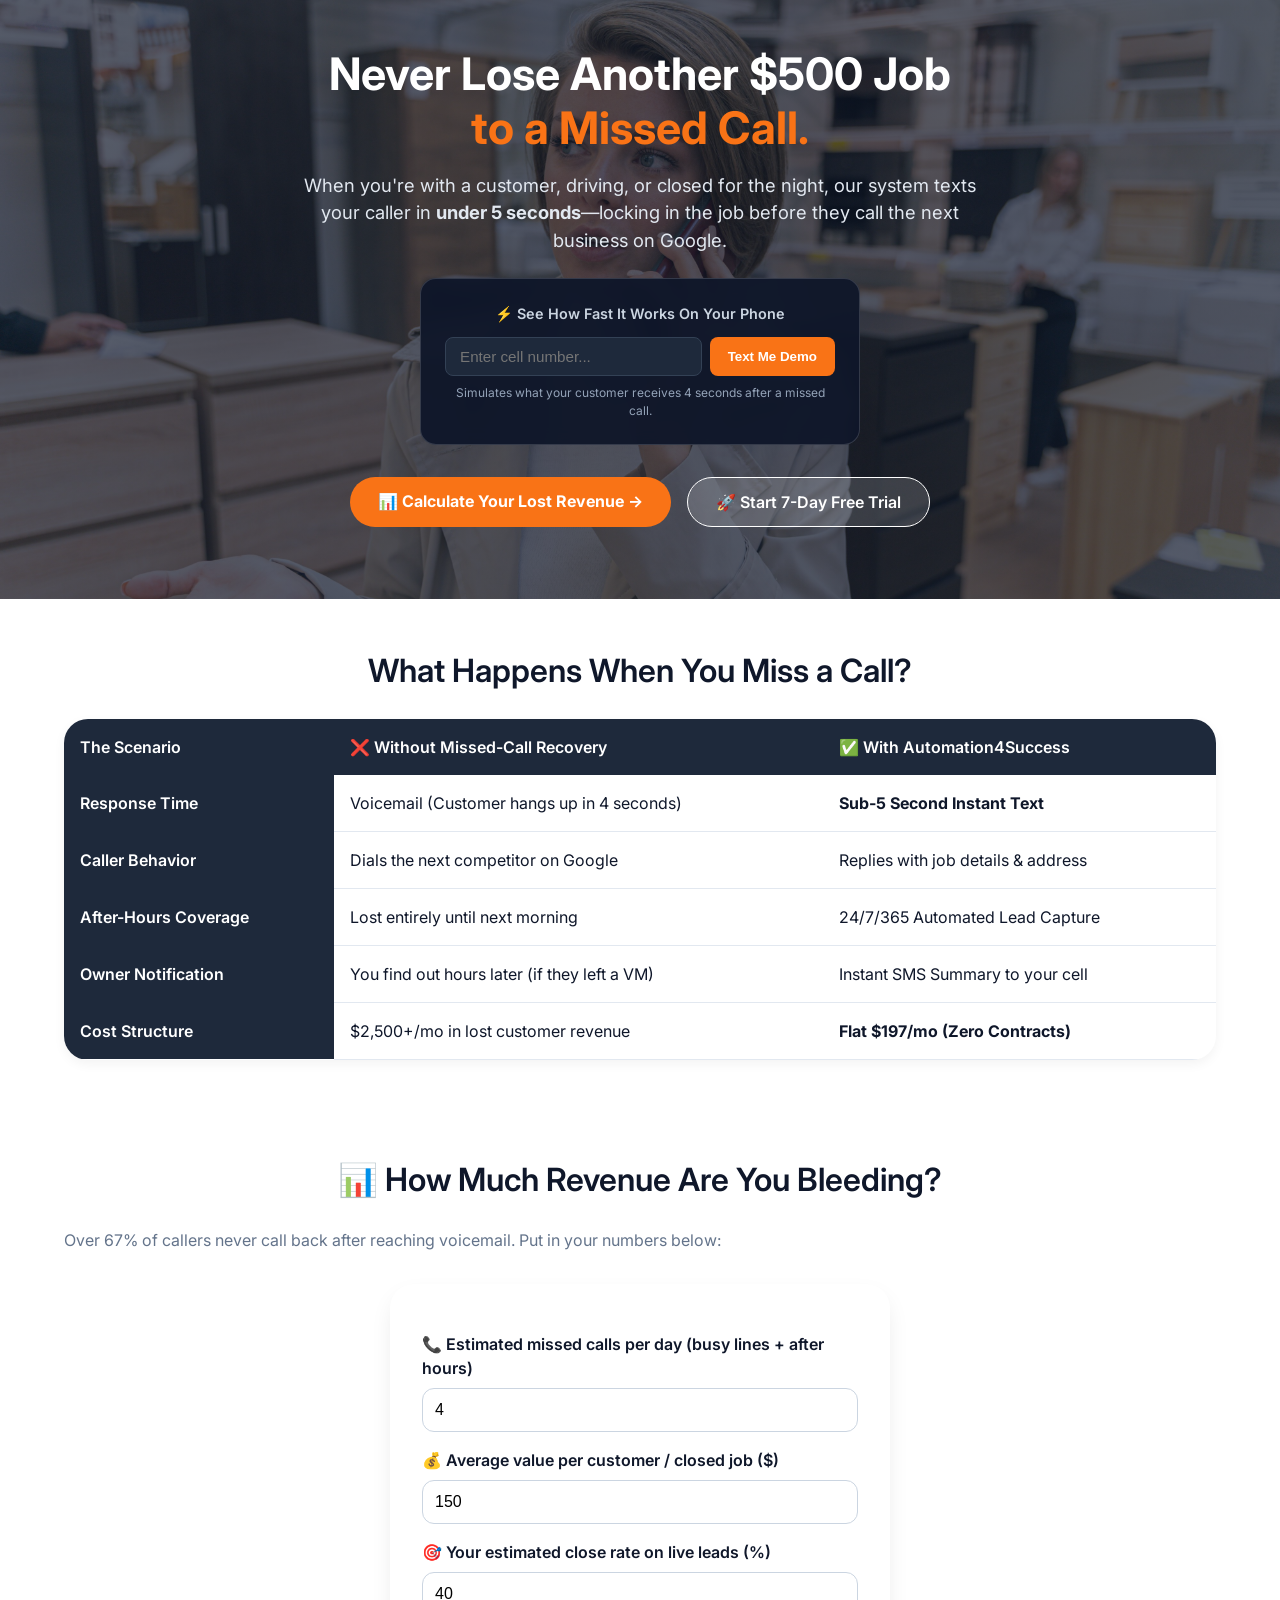
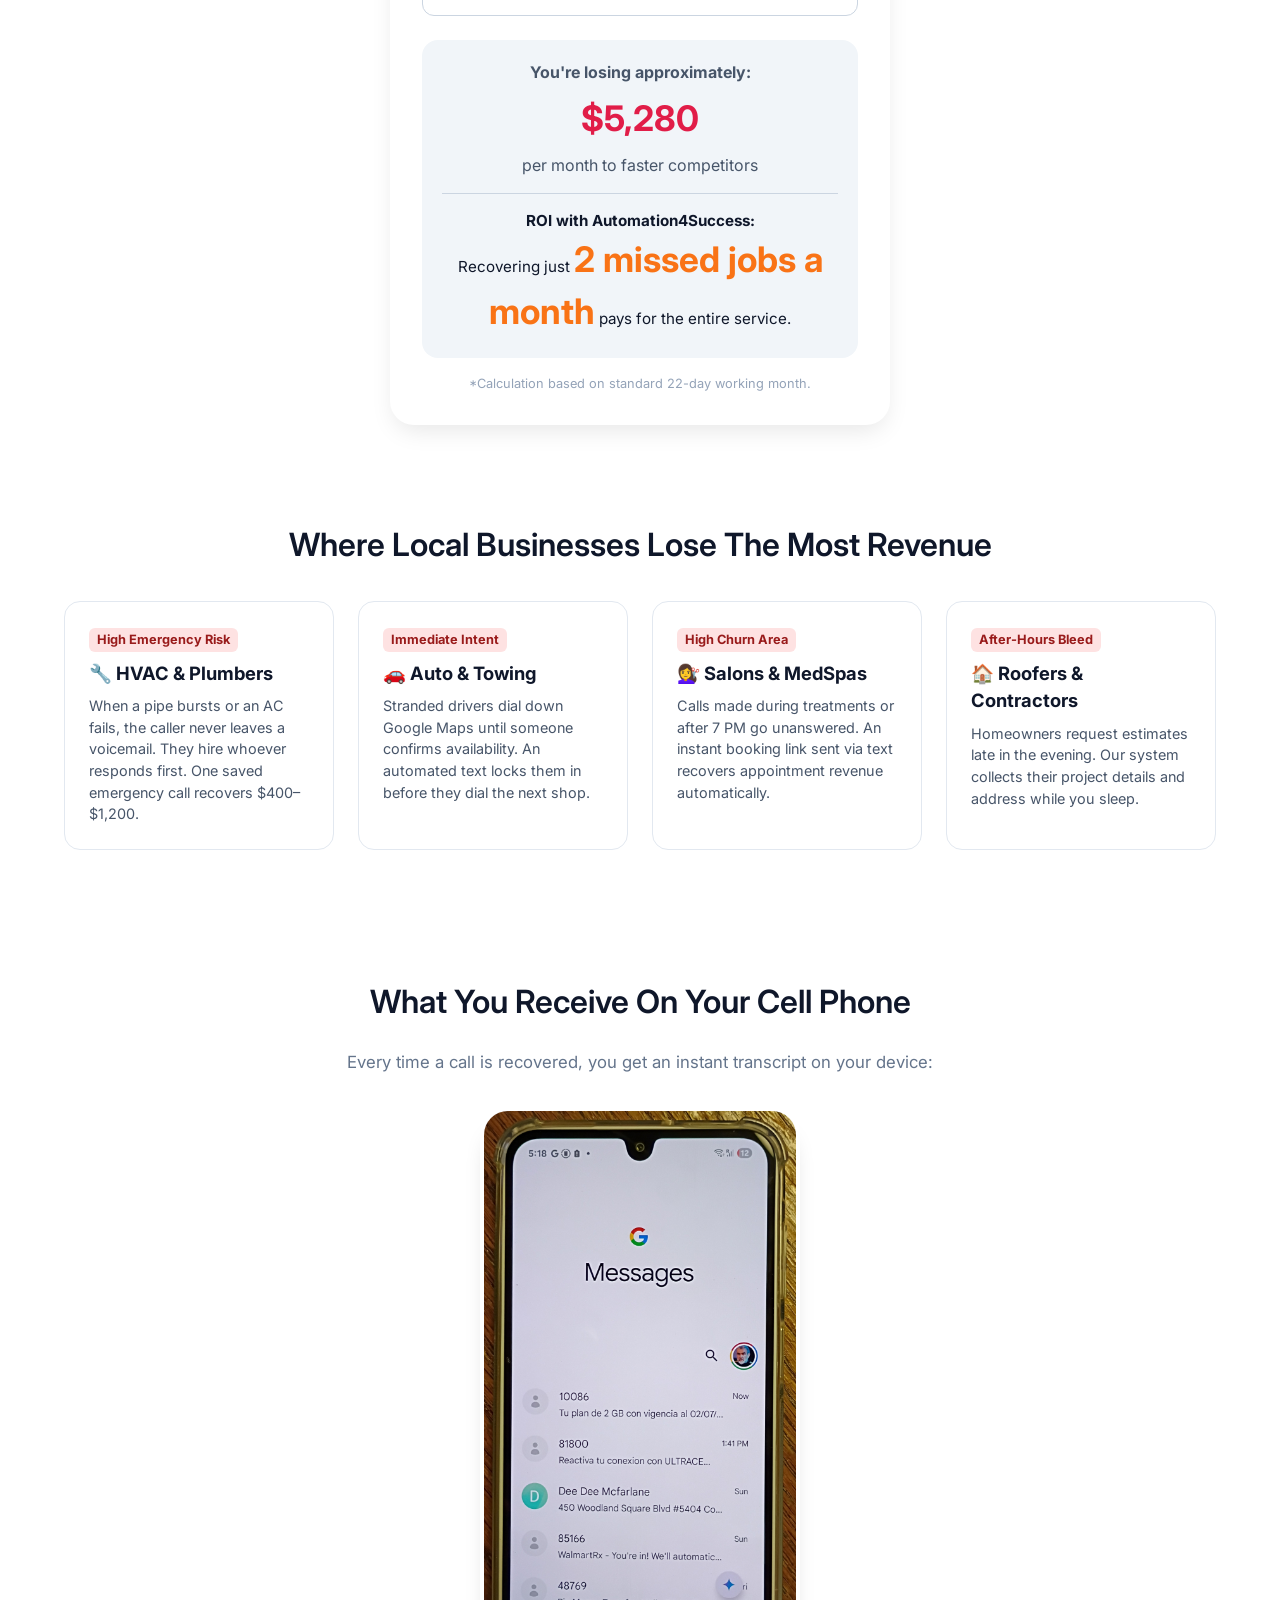
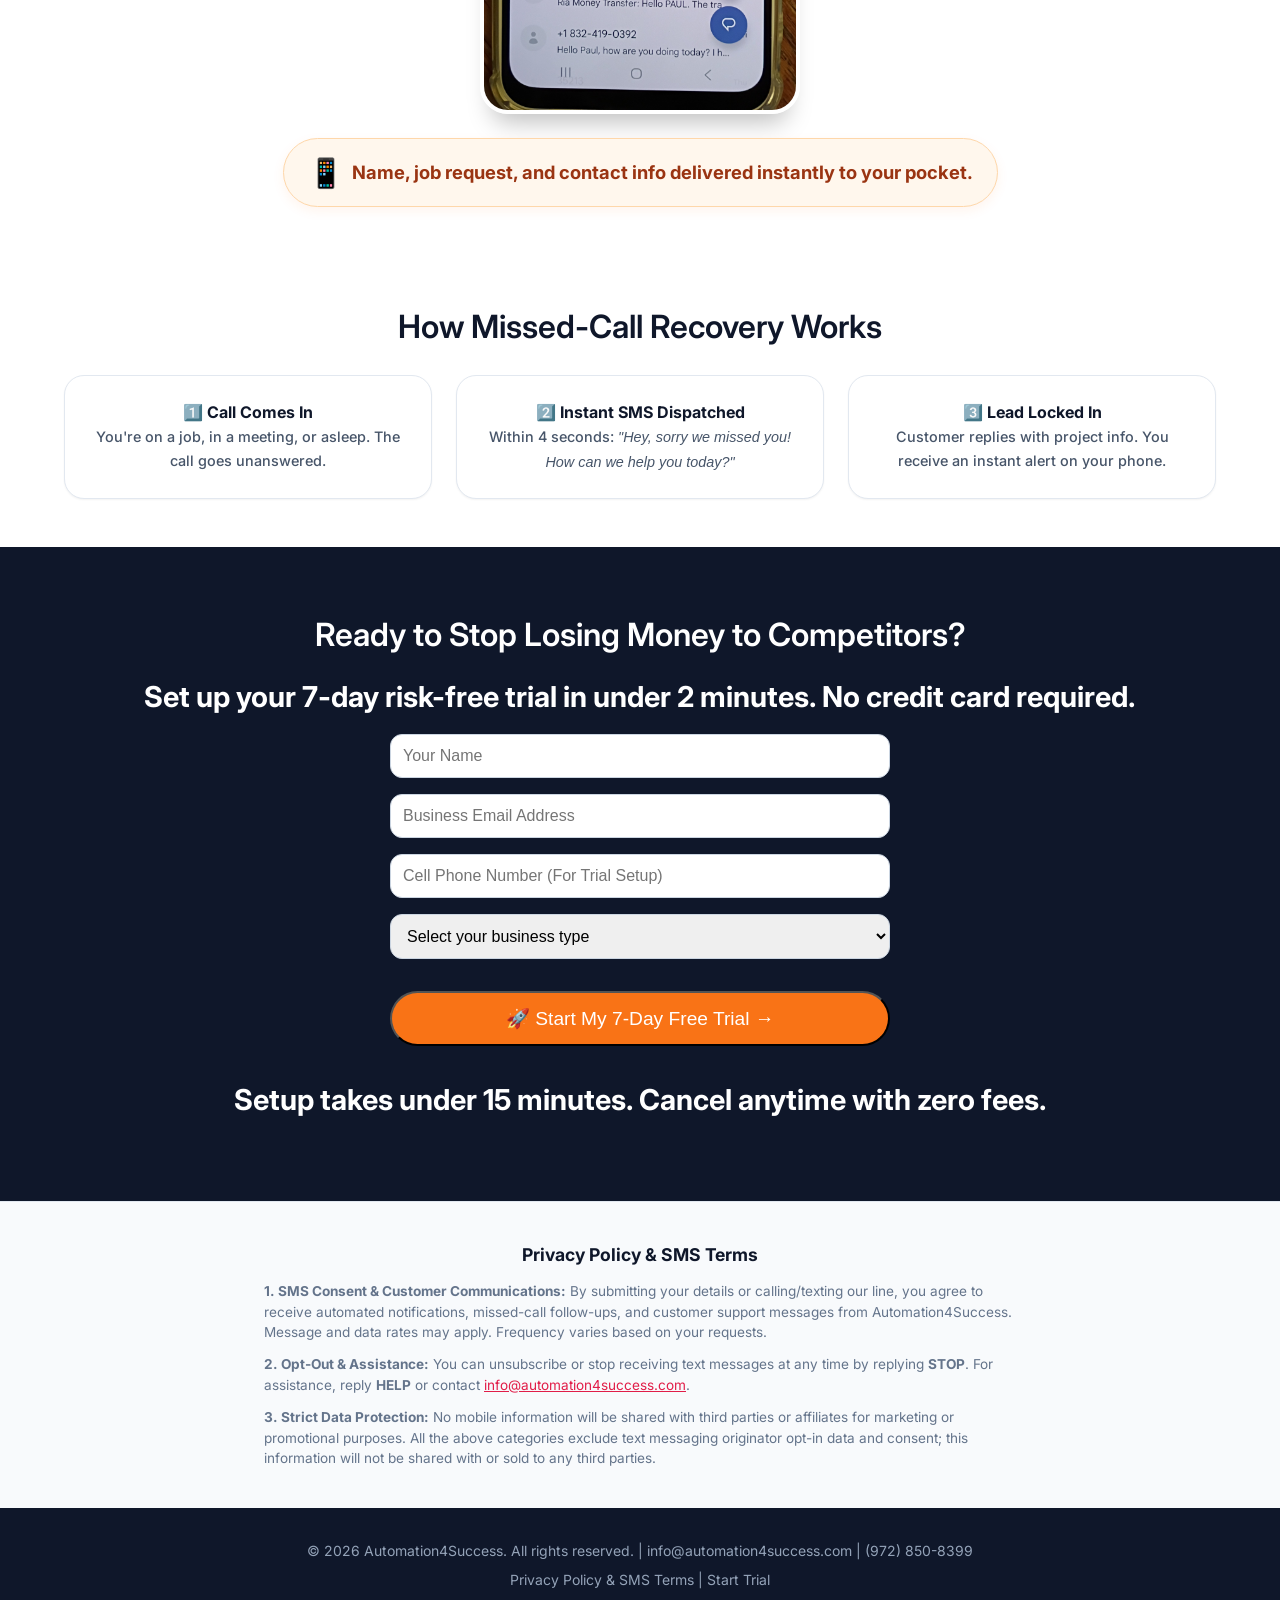
==== commit 52395f11: "Add files via upload" ====
--- a/index.html
+++ b/index.html
@@ -4,27 +4,77 @@
   <meta charset="utf-8" />
   <meta name="viewport" content="width=device-width, initial-scale=1" />
   
-  <title>Automation4Success — 24/7 Virtual Receptionist | $197/mo</title>
-  <meta name="description" content="Calculate how much missed calls cost your business. Virtual receptionist answers 24/7, sets appointments, texts you summaries. $197/mo vs $2,000+ for human." />
-  <meta name="keywords" content="virtual receptionist, missed call calculator, automated receptionist, small business" />
+  <!-- ✅ High-Intent SEO & Metadata -->
+  <title>Automation4Success — Instant Missed-Call Text-Back for Local Businesses</title>
+  <meta name="description" content="Never lose another high-ticket job to a missed call. Automation4Success texts back callers in under 5 seconds, recovers lost revenue, and books appointments 24/7." />
+  <meta name="keywords" content="missed call text back, speed to lead, sms lead capture, contractor missed calls, automated receptionist, lead recovery" />
   <meta name="author" content="Automation4Success" />
   <meta name="robots" content="index, follow" />
-
-  <!-- Open Graph -->
-  <meta property="og:title" content="Automation4Success — See How Much Missed Calls Cost You" />
-  <meta property="og:description" content="Calculate your losses from missed calls. Then see how $197/mo fixes it." />
+  <link rel="canonical" href="https://automation4success.com/" />
+
+  <!-- ✅ Google Analytics (GA4) -->
+  <script async src="https://www.googletagmanager.com/gtag/js?id=G-FTLPJGR4E7"></script>
+  <script>
+    window.dataLayer = window.dataLayer || [];
+    function gtag(){dataLayer.push(arguments);}
+    gtag('js', new Date());
+    gtag('config', 'G-FTLPJGR4E7');
+  </script>
+
+  <!-- ✅ Open Graph / Social Media -->
+  <meta property="og:title" content="Automation4Success — Turn Missed Calls Into Booked Jobs" />
+  <meta property="og:description" content="Catch your callers in under 5 seconds before they dial your competitor." />
+  <meta property="og:image" content="https://automation4success.com/images/og-preview.svg" />
+  <meta property="og:url" content="https://automation4success.com/" />
   <meta property="og:type" content="website" />
 
-  <!-- Fonts -->
+  <!-- ✅ Fonts & Stylesheet -->
   <link rel="preconnect" href="https://fonts.googleapis.com" />
   <link rel="preconnect" href="https://fonts.gstatic.com" crossorigin />
   <link href="https://fonts.googleapis.com/css2?family=Inter:wght@400;600;700&display=swap" rel="stylesheet" />
-
-  <!-- Styles -->
   <link rel="stylesheet" href="style.css" />
   
   <style>
-    /* Calculator styles */
+    /* Interactive SMS Live Demo Card */
+    .demo-box {
+      background: rgba(15, 23, 42, 0.95);
+      border: 1px solid rgba(255,255,255,0.15);
+      backdrop-filter: blur(8px);
+      padding: 1.5rem;
+      border-radius: 16px;
+      max-width: 440px;
+      margin: 1.5rem auto 0 auto;
+      text-align: center;
+    }
+    .demo-input-group {
+      display: flex;
+      gap: 8px;
+      margin-top: 0.75rem;
+    }
+    .demo-input-group input {
+      flex: 1;
+      padding: 10px 14px;
+      border-radius: 8px;
+      border: 1px solid #334155;
+      background: #1e293b;
+      color: white;
+      font-size: 0.95rem;
+    }
+    .demo-input-group button {
+      background: #f97316;
+      color: white;
+      border: none;
+      padding: 10px 18px;
+      border-radius: 8px;
+      font-weight: 600;
+      cursor: pointer;
+      transition: background 0.2s ease;
+    }
+    .demo-input-group button:hover {
+      background: #ea580c;
+    }
+    
+    /* Calculator Custom Styles */
     .calculator {
       background: white;
       border-radius: 24px;
@@ -38,6 +88,7 @@
       font-weight: 600;
       margin-top: 1rem;
       margin-bottom: 0.5rem;
+      text-align: left;
     }
     .calculator input {
       width: 100%;
@@ -48,17 +99,18 @@
     }
     .calculator .result {
       background: #f1f5f9;
-      padding: 1rem;
+      padding: 1.25rem;
       border-radius: 16px;
       margin-top: 1.5rem;
       text-align: center;
     }
     .calculator .result span {
-      font-size: 2rem;
+      font-size: 2.2rem;
       font-weight: 700;
       color: #e11d48;
     }
-    /* Contact form styles */
+
+    /* Lead Form Custom Styles */
     .contact-form {
       max-width: 500px;
       margin: 0 auto;
@@ -71,177 +123,277 @@
       border-radius: 12px;
       font-size: 1rem;
     }
-    .contact-form button {
-      width: 100%;
-    }
-    /* Screenshot fix */
+
+    /* Visual Screenshot Wrapper */
     .screenshot {
       max-width: 320px;
       width: 100%;
       margin: 0 auto;
       display: block;
-      border-radius: 32px;
+      border-radius: 28px;
       box-shadow: 0 20px 25px -12px rgba(0,0,0,0.25);
       border: 4px solid white;
     }
     .screenshot-caption {
       text-align: center;
       margin-top: 1rem;
-      font-size: 0.9rem;
+      font-size: 0.95rem;
       font-weight: 500;
       color: #334155;
     }
-    .screenshot-wrapper {
-      text-align: center;
+
+    /* Industry Loss Cards */
+    .loss-card {
+      background: white;
+      border: 1px solid #e2e8f0;
+      border-radius: 16px;
+      padding: 1.5rem;
+      text-align: left;
+    }
+    .loss-card h3 {
+      font-size: 1.15rem;
+      color: #0f172a;
+      margin-bottom: 0.5rem;
+    }
+    .loss-card .badge {
+      display: inline-block;
+      background: #fee2e2;
+      color: #991b1b;
+      font-size: 0.8rem;
+      font-weight: 700;
+      padding: 2px 8px;
+      border-radius: 6px;
+      margin-bottom: 0.5rem;
     }
   </style>
+
+  <!-- Schema.org Application Data -->
+  <script type="application/ld+json">
+  {
+    "@context": "https://schema.org",
+    "@type": "SoftwareApplication",
+    "name": "Automation4Success",
+    "applicationCategory": "BusinessApplication",
+    "operatingSystem": "All",
+    "offers": {
+      "@type": "Offer",
+      "price": "197.00",
+      "priceCurrency": "USD"
+    },
+    "url": "https://automation4success.com",
+    "description": "Instant missed-call text-back and lead recovery system for local service businesses.",
+    "creator": {
+      "@type": "Organization",
+      "name": "Automation4Success",
+      "url": "https://automation4success.com",
+      "email": "info@automation4success.com"
+    }
+  }
+  </script>
 </head>
 
 <body>
 
-  <!-- HERO with woman image as BACKGROUND -->
-  <header class="hero" style="background-image: linear-gradient(rgba(0,0,0,0.4), rgba(0,0,0,0.4)), url('images/woman-furniture-store.jpg'); background-size: cover; background-position: center 30%;">
+  <!-- ===== 1. HERO SECTION ===== -->
+  <header class="hero" style="background-image: linear-gradient(rgba(15,23,42,0.7), rgba(15,23,42,0.7)), url('images/woman-furniture-store.jpg'); background-size: cover; background-position: center 30%;">
     <div class="container" style="text-align: center; color: white;">
-      <h1 style="color: white;">Your $2,000/mo human receptionist <span style="color: #f97316;">sleeps at night.</span><br>We answer 24/7 for <span style="font-size: 2rem; color: #f97316;">$197/mo</span>.</h1>
-      <p class="tagline" style="color: #e2e8f0;"><strong>67% of callers never call back after a missed call.</strong> Here's what you lose every week:</p>
-      <div style="background: rgba(0,0,0,0.6); backdrop-filter: blur(4px); padding: 1rem; border-radius: 12px; max-width: 400px; margin: 0 auto;">
-        <p style="margin:0; font-weight:bold;">🔴 5 missed calls/day × $100 avg job = <span style="color: #f97316;">$2,500/week lost</span></p>
-      </div>
-      <div class="cta-buttons" style="justify-content: center;">
-        <a href="#calculator" class="btn-primary">📊 Calculate Your Missed Call Cost →</a>
-        <a href="#contact" class="btn-secondary" style="background: rgba(255,255,255,0.2); color: white; border-color: white;">📞 Claim Free Trial</a>
+      <h1 style="color: white; font-size: 2.8rem; line-height: 1.2;">
+        Never Lose Another $500 Job <br><span style="color: #f97316;">to a Missed Call.</span>
+      </h1>
+      <p class="tagline" style="color: #e2e8f0; max-width: 680px; margin: 1rem auto 1.5rem auto; font-size: 1.15rem;">
+        When you're with a customer, driving, or closed for the night, our system texts your caller in <strong>under 5 seconds</strong>—locking in the job before they call the next business on Google.
+      </p>
+
+      <!-- Live SMS Test Card -->
+      <div class="demo-box">
+        <p style="font-size: 0.9rem; font-weight: 600; color: #cbd5e1; margin-bottom: 4px;">⚡ See How Fast It Works On Your Phone</p>
+        <form id="demo-sms-form" class="demo-input-group">
+          <input type="tel" id="demo-phone" placeholder="Enter cell number..." required />
+          <button type="submit" id="demo-btn">Text Me Demo</button>
+        </form>
+        <p id="demo-status" style="font-size: 0.75rem; color: #94a3b8; margin-top: 8px;">Simulates what your customer receives 4 seconds after a missed call.</p>
+      </div>
+
+      <div class="cta-buttons" style="justify-content: center; margin-top: 2rem;">
+        <a href="#calculator" class="btn-primary" style="background: #f97316; border-color: #f97316;">📊 Calculate Your Lost Revenue →</a>
+        <a href="#contact" class="btn-secondary" style="background: rgba(255,255,255,0.15); color: white; border-color: white;">
+          🚀 Start 7-Day Free Trial
+        </a>
       </div>
     </div>
   </header>
 
-  <!-- COMPARISON TABLE -->
+  <!-- ===== 2. HEAD-TO-HEAD SPEED-TO-LEAD COMPARISON ===== -->
   <section class="bg-light">
     <div class="container">
-      <h2>Human vs Virtual: The Real Cost</h2>
+      <h2>What Happens When You Miss a Call?</h2>
       <div class="table-wrapper">
         <table>
           <thead>
-            <tr><th>Feature</th><th>👤 Human Receptionist</th><th>🤖 Virtual Receptionist</th></tr>
+            <tr>
+              <th>The Scenario</th>
+              <th>❌ Without Missed-Call Recovery</th>
+              <th>✅ With Automation4Success</th>
+            </tr>
           </thead>
           <tbody>
-            <tr><th>Hours</th><td>9-5, Mon-Fri only</td><td class="green-bg">✅ 24/7/365</td></tr>
-            <tr><th>Answers holidays/weekends</th><td>❌ No</td><td class="green-bg">✅ Yes</td></tr>
-            <tr><th>Sets appointments automatically</th><td>⚠️ Manual, error-prone</td><td class="green-bg">✅ Instant</td></tr>
-            <tr><th>Texts you call summary</th><td>❌ Never</td><td class="green-bg">✅ Yes — name + need + phone</td></tr>
-            <tr><th>Monthly cost</th><td>$2,000+ ($500/wk)</td><td class="yellow-bg"><strong>$197 — save $1,800+/mo</strong></td></tr>
-            <tr><th>Missed calls per month</th><td>~40-60 (after hours)</td><td class="green-bg">✅ Zero</td></tr>
+            <tr>
+              <th>Response Time</th>
+              <td>Voicemail (Customer hangs up in 4 seconds)</td>
+              <td class="green-bg"><strong>Sub-5 Second Instant Text</strong></td>
+            </tr>
+            <tr>
+              <th>Caller Behavior</th>
+              <td>Dials the next competitor on Google</td>
+              <td class="green-bg">Replies with job details & address</td>
+            </tr>
+            <tr>
+              <th>After-Hours Coverage</th>
+              <td>Lost entirely until next morning</td>
+              <td class="green-bg">24/7/365 Automated Lead Capture</td>
+            </tr>
+            <tr>
+              <th>Owner Notification</th>
+              <td>You find out hours later (if they left a VM)</td>
+              <td class="green-bg">Instant SMS Summary to your cell</td>
+            </tr>
+            <tr>
+              <th>Cost Structure</th>
+              <td>$2,500+/mo in lost customer revenue</td>
+              <td class="yellow-bg"><strong>Flat $197/mo (Zero Contracts)</strong></td>
+            </tr>
           </tbody>
         </table>
       </div>
     </div>
   </section>
 
-  <!-- CALCULATOR SECTION -->
+  <!-- ===== 3. HOW MUCH YOU'RE LOSING (CALCULATOR) ===== -->
   <section id="calculator">
     <div class="container">
-      <h2>📊 How Much Are Missed Calls Costing You?</h2>
+      <h2>📊 How Much Revenue Are You Bleeding?</h2>
+      <p style="color: #64748b; margin-bottom: 2rem;">Over 67% of callers never call back after reaching voicemail. Put in your numbers below:</p>
+      
       <div class="calculator">
-        <label>📞 How many calls do you miss per day? (after hours + busy lines)</label>
-        <input type="number" id="missedCalls" value="5" step="1" />
-        
-        <label>💰 Average value per closed job / sale ($)</label>
+        <label>📞 Estimated missed calls per day (busy lines + after hours)</label>
+        <input type="number" id="missedCalls" value="4" step="1" />
+        
+        <label>💰 Average value per customer / closed job ($)</label>
         <input type="number" id="jobValue" value="150" step="10" />
         
-        <label>🎯 Your closing rate on calls that get through (%)</label>
+        <label>🎯 Your estimated close rate on live leads (%)</label>
         <input type="number" id="closeRate" value="40" step="5" />
         
         <div class="result">
-          <p style="margin-bottom: 0.5rem;"><strong>You're losing approximately:</strong></p>
+          <p style="margin-bottom: 0.5rem; color: #475569;"><strong>You're losing approximately:</strong></p>
           <span id="monthlyLoss">$0</span>
-          <p style="margin-top: 0.5rem;">per month from missed calls alone</p>
-          <hr style="margin: 1rem 0;">
-          <p><strong>➕ Add $1,800/month saved vs human receptionist</strong><br>
-          <span style="font-size: 1.5rem; color: #f97316;" id="totalSavings">$0</span><br>
-          <strong>Total potential savings per month</strong></p>
-        </div>
-        <p style="font-size: 0.8rem; text-align: center; margin-top: 1rem;">*Based on 22 business days per month</p>
-      </div>
-    </div>
-  </section>
-
-  <!-- YOUR IMAGE 2: Empty restaurant tables (FEAR SECTION) -->
-  <section>
-    <div class="container fear-flex">
-      <div class="fear-image">
-        <img src="images/empty-restaurant-tables.jpg" alt="Empty restaurant tables - missed calls cost real money" />
-      </div>
-      <div class="fear-text">
-        <h2 class="text-left">⚠️ This reservations-only restaurant lost <span class="highlight-red">47 calls last month</span></h2>
-        <p class="lead">Each missed call = one empty table. Each empty table = lost revenue you never recover.</p>
-        <p>After-hours reservation calls went to voicemail. People hung up and called the next restaurant. By morning, those tables stayed empty.</p>
-        <p><strong>Don't let this be you.</strong></p>
-      </div>
-    </div>
-  </section>
-
-  <!-- YOUR IMAGE 3: Real text message screenshot -->
-  <section class="bg-light">
-    <div class="container text-center">
-      <h2>What You Get After Every Call</h2>
-      <div class="screenshot-wrapper">
-        <img src="images/cel_text_messages.jpg" alt="Real text message from Automation4Success showing call summary" class="screenshot" />
-        <p class="screenshot-caption">⬆️ This is what YOU get on your phone. Every call. Every time.</p>
-      </div>
-    </div>
-  </section>
-
-  <!-- HOW IT WORKS -->
-  <section>
-    <div class="container">
-      <h2>How It Works — 3 Seconds Flat</h2>
-      <div class="steps">
-        <div class="step-card"><strong>1️⃣ Call comes in</strong><br>We answer before 2nd ring</div>
-        <div class="step-card"><strong>2️⃣ AI learns intent</strong><br>Book, question, or urgent?</div>
-        <div class="step-card"><strong>3️⃣ You get text summary</strong><br>And we send calendar invite</div>
-      </div>
-    </div>
-  </section>
-
-  <!-- INDUSTRIES -->
+          <p style="margin-top: 0.5rem; color: #475569;">per month to faster competitors</p>
+          <hr style="margin: 1rem 0; border: none; border-top: 1px solid #cbd5e1;">
+          <p style="font-size: 0.95rem;"><strong>ROI with Automation4Success:</strong><br>
+          Recovering just <span style="color: #f97316; font-weight: bold;">2 missed jobs a month</span> pays for the entire service.</p>
+        </div>
+        <p style="font-size: 0.8rem; text-align: center; margin-top: 1rem; color: #94a3b8;">*Calculation based on standard 22-day working month.</p>
+      </div>
+    </div>
+  </section>
+
+  <!-- ===== 4. BALANCED REAL-WORLD IMPACT (REPLACED RESTAURANT SECTION) ===== -->
   <section class="bg-light">
     <div class="container">
-      <h2>⚠️ If This Sounds Like You, You're Bleeding Money</h2>
+      <h2>Where Local Businesses Lose The Most Revenue</h2>
       <div class="industry-grid">
-        <div class="card">🔧 <strong>HVAC / Plumbers</strong> — After-hours emergency calls = $500+ jobs lost</div>
-        <div class="card">💇 <strong>Salons / Barbers</strong> — Cancellations and no-shows kill your day</div>
-        <div class="card">🏠 <strong>Realtors</strong> — Showing requests while you're with another client</div>
-        <div class="card">🪑 <strong>Furniture Stores</strong> — Like Sarah, you can't always answer while helping customers</div>
-        <div class="card">🍽️ <strong>Restaurants</strong> — Reservations while you're in the weeds</div>
-      </div>
-    </div>
-  </section>
-
-  <!-- CONTACT FORM SECTION WITH SMS ALERT -->
+        <div class="loss-card">
+          <span class="badge">High Emergency Risk</span>
+          <h3>🔧 HVAC & Plumbers</h3>
+          <p style="color: #475569; font-size: 0.9rem;">When a pipe bursts or an AC fails, the caller never leaves a voicemail. They hire whoever responds first. One saved emergency call recovers $400–$1,200.</p>
+        </div>
+        <div class="loss-card">
+          <span class="badge">Immediate Intent</span>
+          <h3>🚗 Auto & Towing</h3>
+          <p style="color: #475569; font-size: 0.9rem;">Stranded drivers dial down Google Maps until someone confirms availability. An automated text locks them in before they dial the next shop.</p>
+        </div>
+        <div class="loss-card">
+          <span class="badge">High Churn Area</span>
+          <h3>💇‍♀️ Salons & MedSpas</h3>
+          <p style="color: #475569; font-size: 0.9rem;">Calls made during treatments or after 7 PM go unanswered. An instant booking link sent via text recovers appointment revenue automatically.</p>
+        </div>
+        <div class="loss-card">
+          <span class="badge">After-Hours Bleed</span>
+          <h3>🏠 Roofers & Contractors</h3>
+          <p style="color: #475569; font-size: 0.9rem;">Homeowners request estimates late in the evening. Our system collects their project details and address while you sleep.</p>
+        </div>
+      </div>
+    </div>
+  </section>
+
+  <!-- ===== 5. REAL SMS SCREENSHOT PROOF ===== -->
+  <section>
+    <div class="container" style="text-align: center;">
+      <h2 style="text-align: center;">What You Receive On Your Cell Phone</h2>
+      <p style="color: #64748b; margin-bottom: 2rem; text-align: center; font-size: 1.05rem;">
+        Every time a call is recovered, you get an instant transcript on your device:
+      </p>
+      
+      <div class="screenshot-wrapper" style="text-align: center;">
+        <img src="images/cel_text_messages.jpg" alt="Real SMS transcript summary from Automation4Success" class="screenshot" />
+        
+        <div style="margin: 1.5rem auto 0 auto; display: inline-flex; align-items: center; justify-content: center; gap: 8px; background: #fff7ed; border: 1.5px solid #fed7aa; padding: 12px 24px; border-radius: 9999px; box-shadow: 0 4px 12px rgba(249, 115, 22, 0.08); text-align: center;">
+          <span style="font-size: 1.8rem;">📱</span>
+          <p style="font-size: 1.15rem; font-weight: 700; color: #9a3412; margin: 0; line-height: 1.4; text-align: center;">
+            <strong>Name, job request, and contact info</strong> delivered instantly to your pocket.
+          </p>
+        </div>
+      </div>
+    </div>
+  </section>
+
+  <!-- ===== 6. HOW IT WORKS ===== -->
+  <section class="bg-light">
+    <div class="container">
+      <h2>How Missed-Call Recovery Works</h2>
+      <div class="steps">
+        <div class="card">
+          <strong>1️⃣ Call Comes In</strong><br>
+          <span style="font-size: 0.9rem; color: #475569;">You're on a job, in a meeting, or asleep. The call goes unanswered.</span>
+        </div>
+        <div class="card">
+          <strong>2️⃣ Instant SMS Dispatched</strong><br>
+          <span style="font-size: 0.9rem; color: #475569;">Within 4 seconds: <em>"Hey, sorry we missed you! How can we help you today?"</em></span>
+        </div>
+        <div class="card">
+          <strong>3️⃣ Lead Locked In</strong><br>
+          <span style="font-size: 0.9rem; color: #475569;">Customer replies with project info. You receive an instant alert on your phone.</span>
+        </div>
+      </div>
+    </div>
+  </section>
+
+  <!-- ===== 7. LEAD CAPTURE FORM ===== -->
   <section id="contact" class="dark-cta">
     <div class="container">
-      <h2 style="color: white;">Ready to Stop Losing Money?</h2>
-      <p style="color: #cbd5e1; margin-bottom: 2rem;">Fill out the form below and we'll set up your 7-day free trial.</p>
+      <h2 style="color: white;">Ready to Stop Losing Money to Competitors?</h2>
+      <p style="color: #cbd5e1; margin-bottom: 2rem;">Set up your 7-day risk-free trial in under 2 minutes. No credit card required.</p>
       
       <form action="https://formsubmit.co/ef87caba2227fa4b5a5d9072fadffb63" method="POST" class="contact-form">
-        <input type="hidden" name="_subject" value="New Lead from Automation4Success Website" />
+        <input type="hidden" name="_subject" value="New Trial Request from Automation4Success" />
         <input type="hidden" name="_next" value="https://automation4success.com/thank-you.html" />
         <input type="hidden" name="_captcha" value="false" />
         
-        <!-- SMS TEXT ALERT - Sends text to 972-850-8399 when form is submitted -->
-        <input type="hidden" name="_sms" value="+19728508399" />
-        
-        <input type="text" name="full_name" placeholder="Full name" required />
-        <input type="email" name="email" placeholder="Email address" required />
-        <input type="tel" name="phone" placeholder="Phone number" required />
+        <!-- Dynamically injected SMS alert number to prevent scraping -->
+        <input type="hidden" name="_sms" id="form_sms_target" value="" />
+        
+        <input type="text" name="full_name" placeholder="Your Name" required />
+        <input type="email" name="email" placeholder="Business Email Address" required />
+        <input type="tel" name="phone" placeholder="Cell Phone Number (For Trial Setup)" required />
         
         <select name="business_type" required>
           <option value="">Select your business type</option>
-          <option value="hvac">HVAC / Plumbing</option>
-          <option value="restaurant">Restaurant / Cafe</option>
-          <option value="salon">Salon / Spa / Barbershop</option>
-          <option value="realestate">Real Estate</option>
-          <option value="retail">Retail / Furniture Store</option>
-          <option value="other">Other</option>
+          <option value="hvac_plumbing">HVAC / Plumbing / Electrical</option>
+          <option value="contractor_roofing">Roofing / General Contractor</option>
+          <option value="auto_towing">Auto Repair / Towing</option>
+          <option value="salon_medspa">Salon / Spa / Wellness</option>
+          <option value="restaurant">Restaurant / Hospitality</option>
+          <option value="other">Other Local Service</option>
         </select>
         
         <input type="hidden" name="calculator_missed_calls" id="calc_missed_calls" />
@@ -249,79 +401,141 @@
         
         <button type="submit" class="btn-orange" style="width: 100%;">🚀 Start My 7-Day Free Trial →</button>
       </form>
-      <p style="color: #94a3b8; font-size: 0.8rem; text-align: center; margin-top: 1rem;">No credit card required. Cancel anytime.</p>
-    </div>
-  </section>
-
-  <!-- FINAL PITCH -->
-  <section class="dark-cta" style="background: #0f172a; border-top: 1px solid #1e293b;">
-    <div class="container text-center">
-      <h2 class="final-human" style="color: white; font-size: 1.8rem;">Human: $2,000+/month <span style="color: #f97316;">misses half your calls</span></h2>
-      <p class="final-virtual" style="color: white; font-size: 1.5rem; font-weight: 700; margin: 1rem 0;">Virtual: <span style="color: #f97316;">$197/month</span> — never sleeps.</p>
-      <div style="background: #1e293b; padding: 1rem; border-radius: 16px; max-width: 500px; margin: 1rem auto;">
-        <p style="color: #cbd5e1; margin: 0;">💡 You save <strong style="color: #f97316;">$1,800/month</strong> on receptionist costs<br>
-        <strong style="color: #f97316;">PLUS</strong> every missed call you're currently losing<br>
-        ➜ <strong>Total savings could be $3,000–$10,000+/month</strong></p>
-      </div>
-      <div style="margin: 2rem 0;">
-        <a href="#contact" class="btn-orange" style="font-size: 1.2rem; padding: 14px 40px; display: inline-block;">🚀 Start Saving $1,800/Month →</a>
-      </div>
-      <p style="color: #94a3b8; font-size: 1rem;">No contract. Cancel anytime. <span style="color: #f97316; font-weight: bold;">First 7 days free.</span></p>
-    </div>
-  </section>
-
+      <p style="color: #94a3b8; font-size: 0.85rem; text-align: center; margin-top: 1rem;">Setup takes under 15 minutes. Cancel anytime with zero fees.</p>
+    </div>
+  </section>
+
+  <!-- ===== 8. A2P 10DLC COMPLIANT SMS PRIVACY POLICY ===== -->
+  <section id="privacy" style="background: #f8fafc; border-top: 1px solid #e2e8f0; font-size: 0.85rem; color: #64748b; padding: 2.5rem 1rem;">
+    <div class="container" style="max-width: 800px; text-align: left;">
+      <h3 style="color: #0f172a; font-size: 1.1rem; margin-bottom: 0.8rem; text-align: center;">Privacy Policy & SMS Terms</h3>
+      <p style="margin-bottom: 0.75rem;">
+        <strong>1. SMS Consent & Customer Communications:</strong> By submitting your details or calling/texting our line, you agree to receive automated notifications, missed-call follow-ups, and customer support messages from Automation4Success. Message and data rates may apply. Frequency varies based on your requests.
+      </p>
+      <p style="margin-bottom: 0.75rem;">
+        <strong>2. Opt-Out & Assistance:</strong> You can unsubscribe or stop receiving text messages at any time by replying <strong>STOP</strong>. For assistance, reply <strong>HELP</strong> or contact <a href="mailto:info@automation4success.com" style="color: #e11d48;">info@automation4success.com</a>.
+      </p>
+      <p style="margin-bottom: 0;">
+        <strong>3. Strict Data Protection:</strong> No mobile information will be shared with third parties or affiliates for marketing or promotional purposes. All the above categories exclude text messaging originator opt-in data and consent; this information will not be shared with or sold to any third parties.
+      </p>
+    </div>
+  </section>
+
+  <!-- ===== 9. FOOTER ===== -->
   <footer>
-    <p>© <span id="year"></span> Automation4Success. All rights reserved. | <a href="mailto:info@automation4success.com">info@automation4success.com</a> | (972) 850-8399</p>
-    <p><a href="privacy-policy.html">Privacy Policy</a> | <a href="#contact">Contact</a></p>
+    <div class="container">
+      <p>© <span id="year"></span> Automation4Success. All rights reserved. | <a href="mailto:info@automation4success.com">info@automation4success.com</a> | 
+        <a href="#" id="footer-call-btn"><span id="footer-phone"></span></a>
+      </p>
+      <p style="margin-top: 0.5rem;"><a href="#privacy">Privacy Policy & SMS Terms</a> | <a href="#contact">Start Trial</a></p>
+    </div>
   </footer>
 
+  <!-- ===== SCRIPTS: CALCULATOR, ANTI-SCRAPING, & ANALYTICS ===== -->
   <script>
-    // Year for footer
-    document.getElementById('year').textContent = new Date().getFullYear();
-    
-    // Calculator logic
-    const missedCallsInput = document.getElementById('missedCalls');
-    const jobValueInput = document.getElementById('jobValue');
-    const closeRateInput = document.getElementById('closeRate');
-    const monthlyLossSpan = document.getElementById('monthlyLoss');
-    const totalSavingsSpan = document.getElementById('totalSavings');
-    
-    function updateCalculator() {
-      const missedPerDay = parseFloat(missedCallsInput.value) || 0;
-      const jobValue = parseFloat(jobValueInput.value) || 0;
-      const closeRate = parseFloat(closeRateInput.value) || 0;
-      const daysPerMonth = 22;
+    document.addEventListener('DOMContentLoaded', function() {
+      // 1. Dynamic Year
+      document.getElementById('year').textContent = new Date().getFullYear();
+
+      // 2. Anti-Scraping Phone Decoding (Base64)
+      // KDk3MikgODUwLTgzOTk= -> (972) 850-8399
+      // MTk3Mjg1MDgzOTk=     -> 19728508399
+      var phoneDisplay = atob('KDk3MikgODUwLTgzOTk=');
+      var phoneLink    = 'tel:+' + atob('MTk3Mjg1MDgzOTk=');
+      var fullE164     = '+' + atob('MTk3Mjg1MDgzOTk=');
+
+      // Inject into Footer
+      var footerPhone = document.getElementById('footer-phone');
+      var footerBtn   = document.getElementById('footer-call-btn');
+      if (footerPhone && footerBtn) {
+        footerPhone.textContent = phoneDisplay;
+        footerBtn.href = phoneLink;
+      }
+
+      // Inject into FormSubmit SMS alert
+      var smsTarget = document.getElementById('form_sms_target');
+      if (smsTarget) {
+        smsTarget.value = fullE164;
+      }
+
+      // 3. Conversion Tracking
+      var trackCall = function() {
+        if (typeof gtag === 'function') {
+          gtag('event', 'click_to_call', {
+            'event_category': 'Engagement',
+            'event_label': 'Phone Call Footer'
+          });
+        }
+      };
+      if (footerBtn) footerBtn.addEventListener('click', trackCall);
+
+      // 4. Live SMS Demo Simulation Handler
+      var demoForm = document.getElementById('demo-sms-form');
+      var demoStatus = document.getElementById('demo-status');
+      var demoBtn = document.getElementById('demo-btn');
+      if (demoForm) {
+        demoForm.addEventListener('submit', function(e) {
+          e.preventDefault();
+          demoBtn.disabled = true;
+          demoBtn.textContent = 'Sending...';
+          demoStatus.style.color = '#38bdf8';
+          demoStatus.textContent = 'Simulating instant text response...';
+
+          setTimeout(function() {
+            demoBtn.textContent = 'Sent! ✅';
+            demoStatus.style.color = '#4ade80';
+            demoStatus.textContent = 'In production, your customer receives an automated text in under 4 seconds!';
+          }, 1200);
+        });
+      }
+
+      // 5. Calculator Logic
+      const missedCallsInput = document.getElementById('missedCalls');
+      const jobValueInput = document.getElementById('jobValue');
+      const closeRateInput = document.getElementById('closeRate');
+      const monthlyLossSpan = document.getElementById('monthlyLoss');
       
-      const missedPerMonth = missedPerDay * daysPerMonth;
-      const monthlyLoss = missedPerMonth * jobValue * (closeRate / 100);
+      function updateCalculator() {
+        const missedPerDay = parseFloat(missedCallsInput.value) || 0;
+        const jobValue = parseFloat(jobValueInput.value) || 0;
+        const closeRate = parseFloat(closeRateInput.value) || 0;
+        const daysPerMonth = 22;
+        
+        const missedPerMonth = missedPerDay * daysPerMonth;
+        const monthlyLoss = missedPerMonth * jobValue * (closeRate / 100);
+        
+        monthlyLossSpan.textContent = `$${Math.round(monthlyLoss).toLocaleString()}`;
+      }
       
-      monthlyLossSpan.textContent = `$${Math.round(monthlyLoss).toLocaleString()}`;
+      if (missedCallsInput && jobValueInput && closeRateInput) {
+        missedCallsInput.addEventListener('input', updateCalculator);
+        jobValueInput.addEventListener('input', updateCalculator);
+        closeRateInput.addEventListener('input', updateCalculator);
+        updateCalculator();
+      }
       
-      const humanReceptionistSavings = 1800;
-      const totalSavings = monthlyLoss + humanReceptionistSavings;
-      totalSavingsSpan.textContent = `$${Math.round(totalSavings).toLocaleString()}`;
-    }
-    
-    missedCallsInput.addEventListener('input', updateCalculator);
-    jobValueInput.addEventListener('input', updateCalculator);
-    closeRateInput.addEventListener('input', updateCalculator);
-    
-    updateCalculator();
-    
-    // Capture calculator values before form submit
-    const form = document.querySelector('form');
-    if (form) {
-      form.addEventListener('submit', function() {
-        const missedCalls = document.getElementById('missedCalls').value;
-        const monthlyLossText = document.getElementById('monthlyLoss').innerText;
-        
-        const calcMissedCalls = document.getElementById('calc_missed_calls');
-        const calcMonthlyLoss = document.getElementById('calc_monthly_loss');
-        
-        if (calcMissedCalls) calcMissedCalls.value = missedCalls;
-        if (calcMonthlyLoss) calcMonthlyLoss.value = monthlyLossText;
-      });
-    }
+      // 6. Pass Calculator Values into Lead Capture Form
+      const form = document.querySelector('.contact-form');
+      if (form) {
+        form.addEventListener('submit', function() {
+          const missedCalls = document.getElementById('missedCalls').value;
+          const monthlyLossText = document.getElementById('monthlyLoss').innerText;
+          
+          const calcMissedCalls = document.getElementById('calc_missed_calls');
+          const calcMonthlyLoss = document.getElementById('calc_monthly_loss');
+          
+          if (calcMissedCalls) calcMissedCalls.value = missedCalls;
+          if (calcMonthlyLoss) calcMonthlyLoss.value = monthlyLossText;
+
+          if (typeof gtag === 'function') {
+            gtag('event', 'generate_lead', {
+              'event_category': 'Form',
+              'event_label': 'Trial Registration'
+            });
+          }
+        });
+      }
+    });
   </script>
 </body>
 </html>
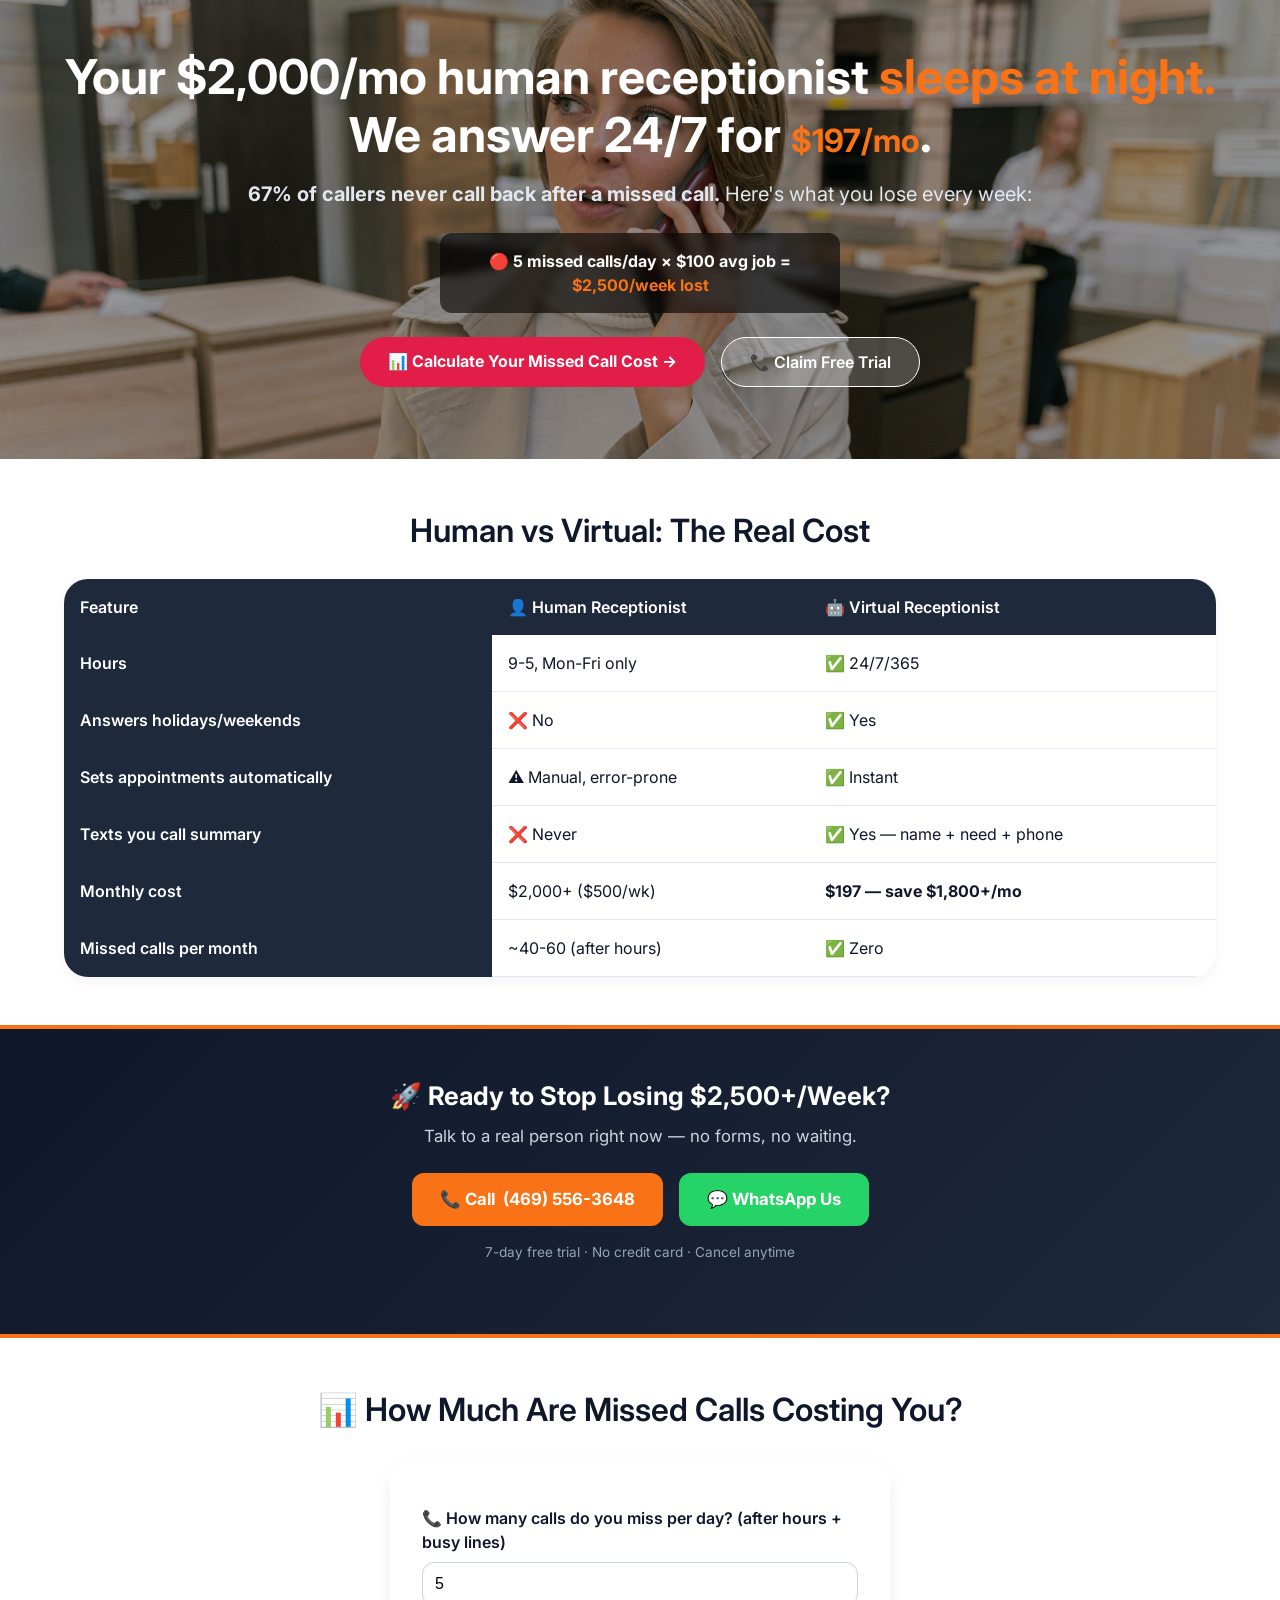
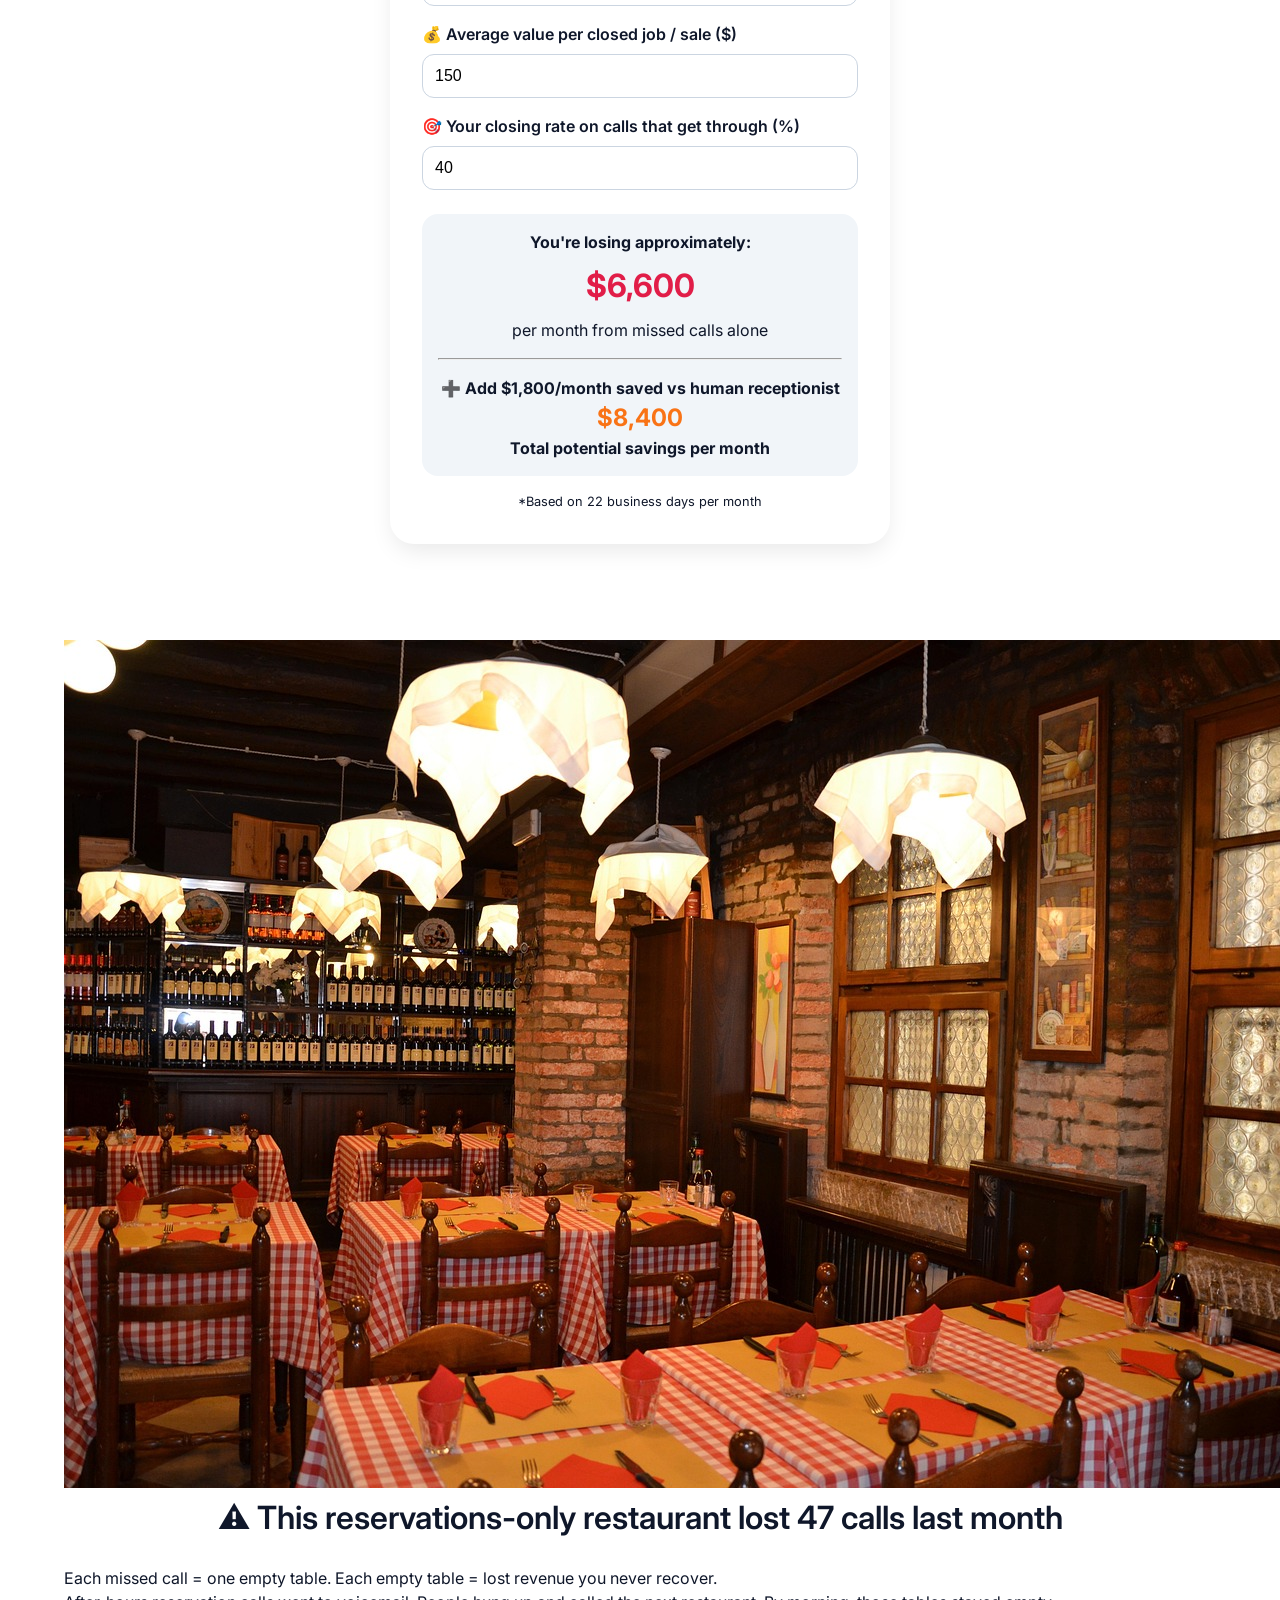
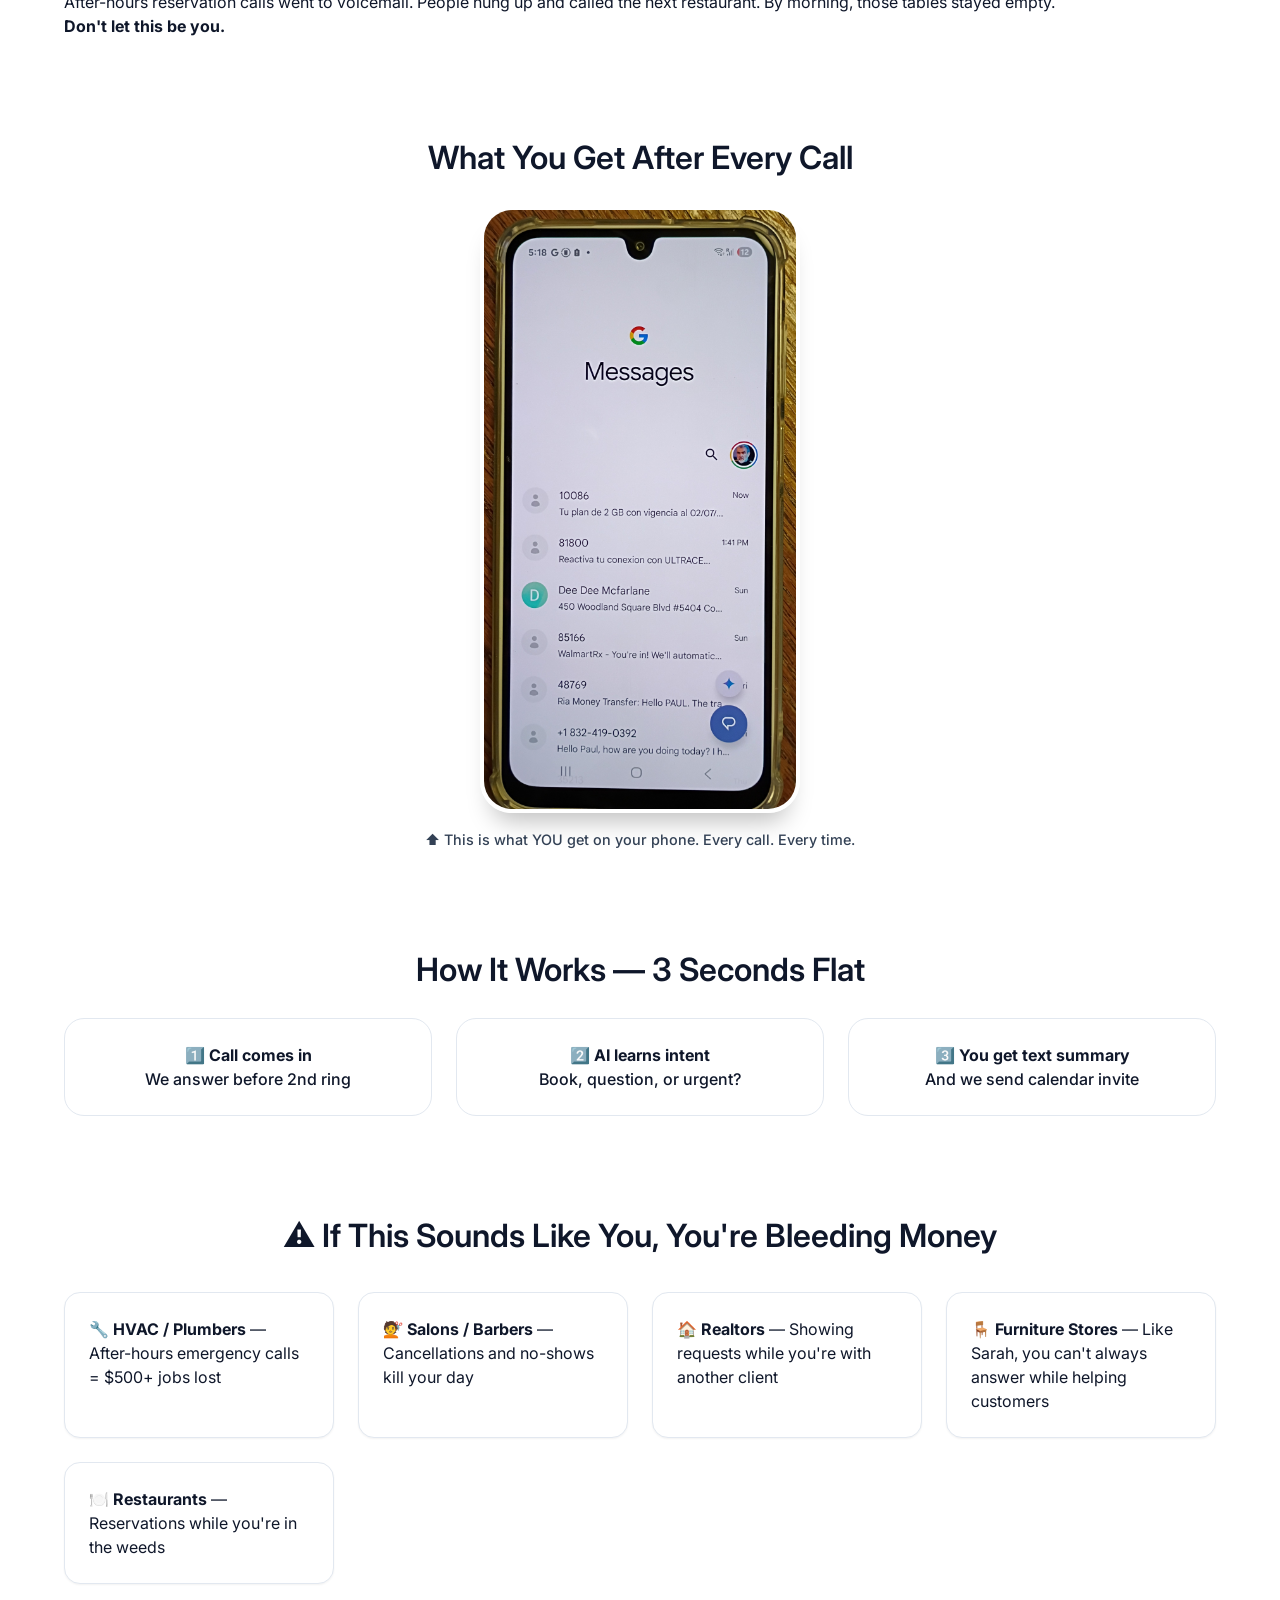
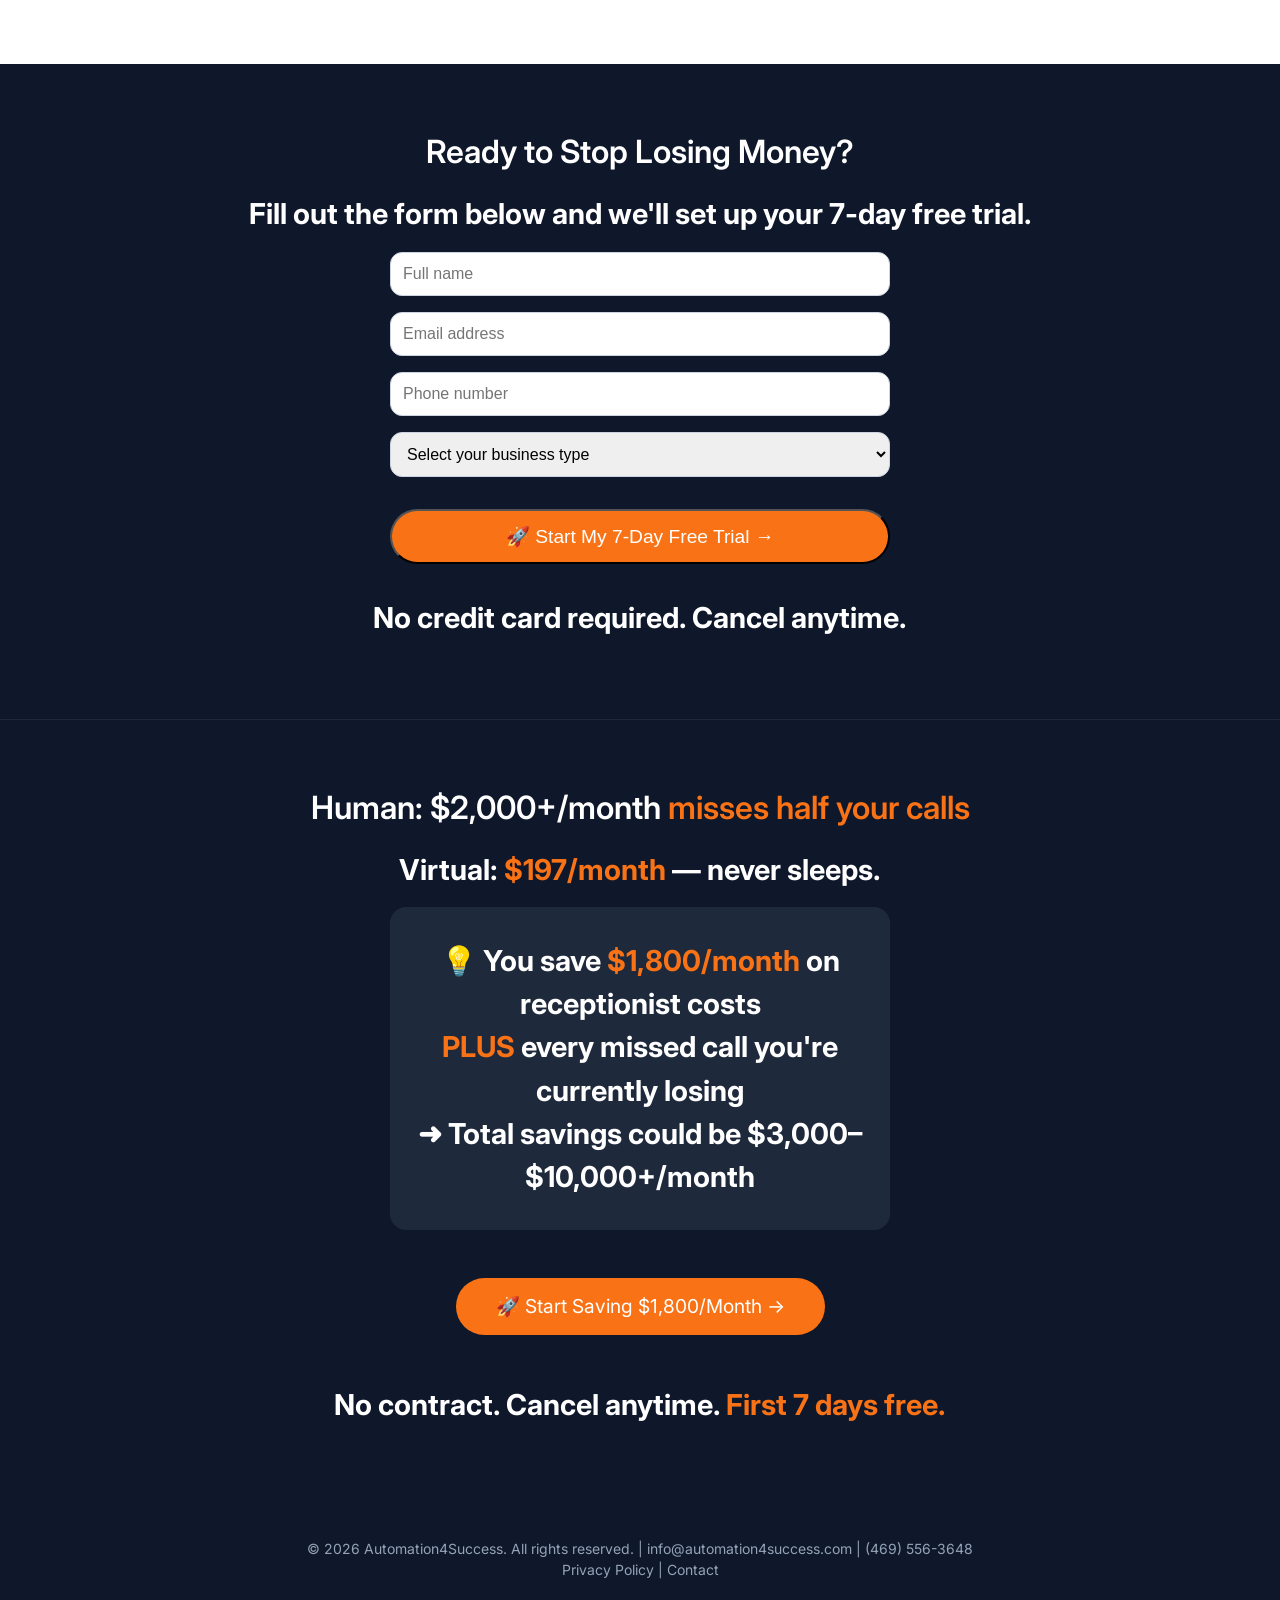
==== commit 3fd099be: "Add files via upload" ====
--- a/index.html
+++ b/index.html
@@ -4,77 +4,27 @@
   <meta charset="utf-8" />
   <meta name="viewport" content="width=device-width, initial-scale=1" />
   
-  <!-- ✅ High-Intent SEO & Metadata -->
-  <title>Automation4Success — Instant Missed-Call Text-Back for Local Businesses</title>
-  <meta name="description" content="Never lose another high-ticket job to a missed call. Automation4Success texts back callers in under 5 seconds, recovers lost revenue, and books appointments 24/7." />
-  <meta name="keywords" content="missed call text back, speed to lead, sms lead capture, contractor missed calls, automated receptionist, lead recovery" />
+  <title>Automation4Success — 24/7 Virtual Receptionist | $197/mo</title>
+  <meta name="description" content="Calculate how much missed calls cost your business. Virtual receptionist answers 24/7, sets appointments, texts you summaries. $197/mo vs $2,000+ for human." />
+  <meta name="keywords" content="virtual receptionist, missed call calculator, automated receptionist, small business" />
   <meta name="author" content="Automation4Success" />
   <meta name="robots" content="index, follow" />
-  <link rel="canonical" href="https://automation4success.com/" />
-
-  <!-- ✅ Google Analytics (GA4) -->
-  <script async src="https://www.googletagmanager.com/gtag/js?id=G-FTLPJGR4E7"></script>
-  <script>
-    window.dataLayer = window.dataLayer || [];
-    function gtag(){dataLayer.push(arguments);}
-    gtag('js', new Date());
-    gtag('config', 'G-FTLPJGR4E7');
-  </script>
-
-  <!-- ✅ Open Graph / Social Media -->
-  <meta property="og:title" content="Automation4Success — Turn Missed Calls Into Booked Jobs" />
-  <meta property="og:description" content="Catch your callers in under 5 seconds before they dial your competitor." />
-  <meta property="og:image" content="https://automation4success.com/images/og-preview.svg" />
-  <meta property="og:url" content="https://automation4success.com/" />
+
+  <!-- Open Graph -->
+  <meta property="og:title" content="Automation4Success — See How Much Missed Calls Cost You" />
+  <meta property="og:description" content="Calculate your losses from missed calls. Then see how $197/mo fixes it." />
   <meta property="og:type" content="website" />
 
-  <!-- ✅ Fonts & Stylesheet -->
+  <!-- Fonts -->
   <link rel="preconnect" href="https://fonts.googleapis.com" />
   <link rel="preconnect" href="https://fonts.gstatic.com" crossorigin />
   <link href="https://fonts.googleapis.com/css2?family=Inter:wght@400;600;700&display=swap" rel="stylesheet" />
+
+  <!-- Styles -->
   <link rel="stylesheet" href="style.css" />
   
   <style>
-    /* Interactive SMS Live Demo Card */
-    .demo-box {
-      background: rgba(15, 23, 42, 0.95);
-      border: 1px solid rgba(255,255,255,0.15);
-      backdrop-filter: blur(8px);
-      padding: 1.5rem;
-      border-radius: 16px;
-      max-width: 440px;
-      margin: 1.5rem auto 0 auto;
-      text-align: center;
-    }
-    .demo-input-group {
-      display: flex;
-      gap: 8px;
-      margin-top: 0.75rem;
-    }
-    .demo-input-group input {
-      flex: 1;
-      padding: 10px 14px;
-      border-radius: 8px;
-      border: 1px solid #334155;
-      background: #1e293b;
-      color: white;
-      font-size: 0.95rem;
-    }
-    .demo-input-group button {
-      background: #f97316;
-      color: white;
-      border: none;
-      padding: 10px 18px;
-      border-radius: 8px;
-      font-weight: 600;
-      cursor: pointer;
-      transition: background 0.2s ease;
-    }
-    .demo-input-group button:hover {
-      background: #ea580c;
-    }
-    
-    /* Calculator Custom Styles */
+    /* Calculator styles */
     .calculator {
       background: white;
       border-radius: 24px;
@@ -88,7 +38,6 @@
       font-weight: 600;
       margin-top: 1rem;
       margin-bottom: 0.5rem;
-      text-align: left;
     }
     .calculator input {
       width: 100%;
@@ -99,18 +48,17 @@
     }
     .calculator .result {
       background: #f1f5f9;
-      padding: 1.25rem;
+      padding: 1rem;
       border-radius: 16px;
       margin-top: 1.5rem;
       text-align: center;
     }
     .calculator .result span {
-      font-size: 2.2rem;
+      font-size: 2rem;
       font-weight: 700;
       color: #e11d48;
     }
-
-    /* Lead Form Custom Styles */
+    /* Contact form styles */
     .contact-form {
       max-width: 500px;
       margin: 0 auto;
@@ -123,277 +71,261 @@
       border-radius: 12px;
       font-size: 1rem;
     }
-
-    /* Visual Screenshot Wrapper */
+    .contact-form button {
+      width: 100%;
+    }
+    /* Screenshot fix */
     .screenshot {
       max-width: 320px;
       width: 100%;
       margin: 0 auto;
       display: block;
-      border-radius: 28px;
+      border-radius: 32px;
       box-shadow: 0 20px 25px -12px rgba(0,0,0,0.25);
       border: 4px solid white;
     }
     .screenshot-caption {
       text-align: center;
       margin-top: 1rem;
-      font-size: 0.95rem;
+      font-size: 0.9rem;
       font-weight: 500;
       color: #334155;
     }
-
-    /* Industry Loss Cards */
-    .loss-card {
-      background: white;
-      border: 1px solid #e2e8f0;
-      border-radius: 16px;
-      padding: 1.5rem;
-      text-align: left;
-    }
-    .loss-card h3 {
-      font-size: 1.15rem;
-      color: #0f172a;
+    .screenshot-wrapper {
+      text-align: center;
+    }
+    /* NEW: mid-page call-to-action */
+    .mid-cta {
+      background: linear-gradient(135deg, #0f172a 0%, #1e293b 100%);
+      color: white;
+      padding: 3rem 1rem;
+      text-align: center;
+      border-top: 4px solid #f97316;
+      border-bottom: 4px solid #f97316;
+    }
+    .mid-cta h3 {
+      font-size: 1.6rem;
       margin-bottom: 0.5rem;
-    }
-    .loss-card .badge {
-      display: inline-block;
-      background: #fee2e2;
-      color: #991b1b;
-      font-size: 0.8rem;
+      color: white;
+    }
+    .mid-cta p {
+      color: #cbd5e1;
+      margin-bottom: 1.5rem;
+      font-size: 1.05rem;
+    }
+    .mid-cta-buttons {
+      display: flex;
+      gap: 1rem;
+      justify-content: center;
+      flex-wrap: wrap;
+    }
+    .mid-cta .btn-call {
+      background: #f97316;
+      color: white;
+      padding: 14px 28px;
+      border-radius: 12px;
       font-weight: 700;
-      padding: 2px 8px;
-      border-radius: 6px;
-      margin-bottom: 0.5rem;
+      font-size: 1.05rem;
+      text-decoration: none;
+      display: inline-flex;
+      align-items: center;
+      gap: 0.5rem;
+      transition: transform 0.15s, background 0.15s;
+    }
+    .mid-cta .btn-call:hover {
+      background: #ea580c;
+      transform: translateY(-2px);
+    }
+    .mid-cta .btn-wa {
+      background: #25D366;
+      color: white;
+      padding: 14px 28px;
+      border-radius: 12px;
+      font-weight: 700;
+      font-size: 1.05rem;
+      text-decoration: none;
+      display: inline-flex;
+      align-items: center;
+      gap: 0.5rem;
+      transition: transform 0.15s, background 0.15s;
+    }
+    .mid-cta .btn-wa:hover {
+      background: #1da851;
+      transform: translateY(-2px);
+    }
+    .mid-cta .small-note {
+      font-size: 0.85rem;
+      color: #94a3b8;
+      margin-top: 1rem;
     }
   </style>
-
-  <!-- Schema.org Application Data -->
-  <script type="application/ld+json">
-  {
-    "@context": "https://schema.org",
-    "@type": "SoftwareApplication",
-    "name": "Automation4Success",
-    "applicationCategory": "BusinessApplication",
-    "operatingSystem": "All",
-    "offers": {
-      "@type": "Offer",
-      "price": "197.00",
-      "priceCurrency": "USD"
-    },
-    "url": "https://automation4success.com",
-    "description": "Instant missed-call text-back and lead recovery system for local service businesses.",
-    "creator": {
-      "@type": "Organization",
-      "name": "Automation4Success",
-      "url": "https://automation4success.com",
-      "email": "info@automation4success.com"
-    }
-  }
-  </script>
 </head>
 
 <body>
 
-  <!-- ===== 1. HERO SECTION ===== -->
-  <header class="hero" style="background-image: linear-gradient(rgba(15,23,42,0.7), rgba(15,23,42,0.7)), url('images/woman-furniture-store.jpg'); background-size: cover; background-position: center 30%;">
+  <!-- HERO with woman image as BACKGROUND -->
+  <header class="hero" style="background-image: linear-gradient(rgba(0,0,0,0.4), rgba(0,0,0,0.4)), url('images/woman-furniture-store.jpg'); background-size: cover; background-position: center 30%;">
     <div class="container" style="text-align: center; color: white;">
-      <h1 style="color: white; font-size: 2.8rem; line-height: 1.2;">
-        Never Lose Another $500 Job <br><span style="color: #f97316;">to a Missed Call.</span>
-      </h1>
-      <p class="tagline" style="color: #e2e8f0; max-width: 680px; margin: 1rem auto 1.5rem auto; font-size: 1.15rem;">
-        When you're with a customer, driving, or closed for the night, our system texts your caller in <strong>under 5 seconds</strong>—locking in the job before they call the next business on Google.
-      </p>
-
-      <!-- Live SMS Test Card -->
-      <div class="demo-box">
-        <p style="font-size: 0.9rem; font-weight: 600; color: #cbd5e1; margin-bottom: 4px;">⚡ See How Fast It Works On Your Phone</p>
-        <form id="demo-sms-form" class="demo-input-group">
-          <input type="tel" id="demo-phone" placeholder="Enter cell number..." required />
-          <button type="submit" id="demo-btn">Text Me Demo</button>
-        </form>
-        <p id="demo-status" style="font-size: 0.75rem; color: #94a3b8; margin-top: 8px;">Simulates what your customer receives 4 seconds after a missed call.</p>
-      </div>
-
-      <div class="cta-buttons" style="justify-content: center; margin-top: 2rem;">
-        <a href="#calculator" class="btn-primary" style="background: #f97316; border-color: #f97316;">📊 Calculate Your Lost Revenue →</a>
-        <a href="#contact" class="btn-secondary" style="background: rgba(255,255,255,0.15); color: white; border-color: white;">
-          🚀 Start 7-Day Free Trial
-        </a>
+      <h1 style="color: white;">Your $2,000/mo human receptionist <span style="color: #f97316;">sleeps at night.</span><br>We answer 24/7 for <span style="font-size: 2rem; color: #f97316;">$197/mo</span>.</h1>
+      <p class="tagline" style="color: #e2e8f0;"><strong>67% of callers never call back after a missed call.</strong> Here's what you lose every week:</p>
+      <div style="background: rgba(0,0,0,0.6); backdrop-filter: blur(4px); padding: 1rem; border-radius: 12px; max-width: 400px; margin: 0 auto;">
+        <p style="margin:0; font-weight:bold;">🔴 5 missed calls/day × $100 avg job = <span style="color: #f97316;">$2,500/week lost</span></p>
+      </div>
+      <div class="cta-buttons" style="justify-content: center;">
+        <a href="#calculator" class="btn-primary">📊 Calculate Your Missed Call Cost →</a>
+        <a href="#contact" class="btn-secondary" style="background: rgba(255,255,255,0.2); color: white; border-color: white;">📞 Claim Free Trial</a>
       </div>
     </div>
   </header>
 
-  <!-- ===== 2. HEAD-TO-HEAD SPEED-TO-LEAD COMPARISON ===== -->
+  <!-- COMPARISON TABLE -->
   <section class="bg-light">
     <div class="container">
-      <h2>What Happens When You Miss a Call?</h2>
+      <h2>Human vs Virtual: The Real Cost</h2>
       <div class="table-wrapper">
         <table>
           <thead>
-            <tr>
-              <th>The Scenario</th>
-              <th>❌ Without Missed-Call Recovery</th>
-              <th>✅ With Automation4Success</th>
-            </tr>
+            <tr><th>Feature</th><th>👤 Human Receptionist</th><th>🤖 Virtual Receptionist</th></tr>
           </thead>
           <tbody>
-            <tr>
-              <th>Response Time</th>
-              <td>Voicemail (Customer hangs up in 4 seconds)</td>
-              <td class="green-bg"><strong>Sub-5 Second Instant Text</strong></td>
-            </tr>
-            <tr>
-              <th>Caller Behavior</th>
-              <td>Dials the next competitor on Google</td>
-              <td class="green-bg">Replies with job details & address</td>
-            </tr>
-            <tr>
-              <th>After-Hours Coverage</th>
-              <td>Lost entirely until next morning</td>
-              <td class="green-bg">24/7/365 Automated Lead Capture</td>
-            </tr>
-            <tr>
-              <th>Owner Notification</th>
-              <td>You find out hours later (if they left a VM)</td>
-              <td class="green-bg">Instant SMS Summary to your cell</td>
-            </tr>
-            <tr>
-              <th>Cost Structure</th>
-              <td>$2,500+/mo in lost customer revenue</td>
-              <td class="yellow-bg"><strong>Flat $197/mo (Zero Contracts)</strong></td>
-            </tr>
+            <tr><th>Hours</th><td>9-5, Mon-Fri only</td><td class="green-bg">✅ 24/7/365</td></tr>
+            <tr><th>Answers holidays/weekends</th><td>❌ No</td><td class="green-bg">✅ Yes</td></tr>
+            <tr><th>Sets appointments automatically</th><td>⚠️ Manual, error-prone</td><td class="green-bg">✅ Instant</td></tr>
+            <tr><th>Texts you call summary</th><td>❌ Never</td><td class="green-bg">✅ Yes — name + need + phone</td></tr>
+            <tr><th>Monthly cost</th><td>$2,000+ ($500/wk)</td><td class="yellow-bg"><strong>$197 — save $1,800+/mo</strong></td></tr>
+            <tr><th>Missed calls per month</th><td>~40-60 (after hours)</td><td class="green-bg">✅ Zero</td></tr>
           </tbody>
         </table>
       </div>
     </div>
   </section>
 
-  <!-- ===== 3. HOW MUCH YOU'RE LOSING (CALCULATOR) ===== -->
+  <!-- ============================================================ -->
+  <!-- NEW: MID-PAGE CALL-TO-ACTION (≈1/3 down the page)            -->
+  <!-- Phone number is Base64-obfuscated — populated by JS below.   -->
+  <!-- ============================================================ -->
+  <section class="mid-cta">
+    <div class="container">
+      <h3>🚀 Ready to Stop Losing $2,500+/Week?</h3>
+      <p>Talk to a real person right now — no forms, no waiting.</p>
+      <div class="mid-cta-buttons">
+        <a href="#" id="cta-call" class="btn-call">
+          📞 Call <span id="cta-phone-display"></span>
+        </a>
+        <a href="#" id="cta-whatsapp" class="btn-wa" target="_blank" rel="noopener">
+          💬 WhatsApp Us
+        </a>
+      </div>
+      <p class="small-note">7-day free trial · No credit card · Cancel anytime</p>
+    </div>
+  </section>
+
+  <!-- CALCULATOR SECTION -->
   <section id="calculator">
     <div class="container">
-      <h2>📊 How Much Revenue Are You Bleeding?</h2>
-      <p style="color: #64748b; margin-bottom: 2rem;">Over 67% of callers never call back after reaching voicemail. Put in your numbers below:</p>
-      
+      <h2>📊 How Much Are Missed Calls Costing You?</h2>
       <div class="calculator">
-        <label>📞 Estimated missed calls per day (busy lines + after hours)</label>
-        <input type="number" id="missedCalls" value="4" step="1" />
-        
-        <label>💰 Average value per customer / closed job ($)</label>
+        <label>📞 How many calls do you miss per day? (after hours + busy lines)</label>
+        <input type="number" id="missedCalls" value="5" step="1" />
+        
+        <label>💰 Average value per closed job / sale ($)</label>
         <input type="number" id="jobValue" value="150" step="10" />
         
-        <label>🎯 Your estimated close rate on live leads (%)</label>
+        <label>🎯 Your closing rate on calls that get through (%)</label>
         <input type="number" id="closeRate" value="40" step="5" />
         
         <div class="result">
-          <p style="margin-bottom: 0.5rem; color: #475569;"><strong>You're losing approximately:</strong></p>
+          <p style="margin-bottom: 0.5rem;"><strong>You're losing approximately:</strong></p>
           <span id="monthlyLoss">$0</span>
-          <p style="margin-top: 0.5rem; color: #475569;">per month to faster competitors</p>
-          <hr style="margin: 1rem 0; border: none; border-top: 1px solid #cbd5e1;">
-          <p style="font-size: 0.95rem;"><strong>ROI with Automation4Success:</strong><br>
-          Recovering just <span style="color: #f97316; font-weight: bold;">2 missed jobs a month</span> pays for the entire service.</p>
+          <p style="margin-top: 0.5rem;">per month from missed calls alone</p>
+          <hr style="margin: 1rem 0;">
+          <p><strong>➕ Add $1,800/month saved vs human receptionist</strong><br>
+          <span style="font-size: 1.5rem; color: #f97316;" id="totalSavings">$0</span><br>
+          <strong>Total potential savings per month</strong></p>
         </div>
-        <p style="font-size: 0.8rem; text-align: center; margin-top: 1rem; color: #94a3b8;">*Calculation based on standard 22-day working month.</p>
-      </div>
-    </div>
-  </section>
-
-  <!-- ===== 4. BALANCED REAL-WORLD IMPACT (REPLACED RESTAURANT SECTION) ===== -->
+        <p style="font-size: 0.8rem; text-align: center; margin-top: 1rem;">*Based on 22 business days per month</p>
+      </div>
+    </div>
+  </section>
+
+  <!-- YOUR IMAGE 2: Empty restaurant tables (FEAR SECTION) -->
+  <section>
+    <div class="container fear-flex">
+      <div class="fear-image">
+        <img src="images/empty-restaurant-tables.jpg" alt="Empty restaurant tables - missed calls cost real money" />
+      </div>
+      <div class="fear-text">
+        <h2 class="text-left">⚠️ This reservations-only restaurant lost <span class="highlight-red">47 calls last month</span></h2>
+        <p class="lead">Each missed call = one empty table. Each empty table = lost revenue you never recover.</p>
+        <p>After-hours reservation calls went to voicemail. People hung up and called the next restaurant. By morning, those tables stayed empty.</p>
+        <p><strong>Don't let this be you.</strong></p>
+      </div>
+    </div>
+  </section>
+
+  <!-- YOUR IMAGE 3: Real text message screenshot -->
   <section class="bg-light">
-    <div class="container">
-      <h2>Where Local Businesses Lose The Most Revenue</h2>
+    <div class="container text-center">
+      <h2>What You Get After Every Call</h2>
+      <div class="screenshot-wrapper">
+        <img src="images/cel_text_messages.jpg" alt="Real text message from Automation4Success showing call summary" class="screenshot" />
+        <p class="screenshot-caption">⬆️ This is what YOU get on your phone. Every call. Every time.</p>
+      </div>
+    </div>
+  </section>
+
+  <!-- HOW IT WORKS -->
+  <section>
+    <div class="container">
+      <h2>How It Works — 3 Seconds Flat</h2>
+      <div class="steps">
+        <div class="step-card"><strong>1️⃣ Call comes in</strong><br>We answer before 2nd ring</div>
+        <div class="step-card"><strong>2️⃣ AI learns intent</strong><br>Book, question, or urgent?</div>
+        <div class="step-card"><strong>3️⃣ You get text summary</strong><br>And we send calendar invite</div>
+      </div>
+    </div>
+  </section>
+
+  <!-- INDUSTRIES -->
+  <section class="bg-light">
+    <div class="container">
+      <h2>⚠️ If This Sounds Like You, You're Bleeding Money</h2>
       <div class="industry-grid">
-        <div class="loss-card">
-          <span class="badge">High Emergency Risk</span>
-          <h3>🔧 HVAC & Plumbers</h3>
-          <p style="color: #475569; font-size: 0.9rem;">When a pipe bursts or an AC fails, the caller never leaves a voicemail. They hire whoever responds first. One saved emergency call recovers $400–$1,200.</p>
-        </div>
-        <div class="loss-card">
-          <span class="badge">Immediate Intent</span>
-          <h3>🚗 Auto & Towing</h3>
-          <p style="color: #475569; font-size: 0.9rem;">Stranded drivers dial down Google Maps until someone confirms availability. An automated text locks them in before they dial the next shop.</p>
-        </div>
-        <div class="loss-card">
-          <span class="badge">High Churn Area</span>
-          <h3>💇‍♀️ Salons & MedSpas</h3>
-          <p style="color: #475569; font-size: 0.9rem;">Calls made during treatments or after 7 PM go unanswered. An instant booking link sent via text recovers appointment revenue automatically.</p>
-        </div>
-        <div class="loss-card">
-          <span class="badge">After-Hours Bleed</span>
-          <h3>🏠 Roofers & Contractors</h3>
-          <p style="color: #475569; font-size: 0.9rem;">Homeowners request estimates late in the evening. Our system collects their project details and address while you sleep.</p>
-        </div>
-      </div>
-    </div>
-  </section>
-
-  <!-- ===== 5. REAL SMS SCREENSHOT PROOF ===== -->
-  <section>
-    <div class="container" style="text-align: center;">
-      <h2 style="text-align: center;">What You Receive On Your Cell Phone</h2>
-      <p style="color: #64748b; margin-bottom: 2rem; text-align: center; font-size: 1.05rem;">
-        Every time a call is recovered, you get an instant transcript on your device:
-      </p>
-      
-      <div class="screenshot-wrapper" style="text-align: center;">
-        <img src="images/cel_text_messages.jpg" alt="Real SMS transcript summary from Automation4Success" class="screenshot" />
-        
-        <div style="margin: 1.5rem auto 0 auto; display: inline-flex; align-items: center; justify-content: center; gap: 8px; background: #fff7ed; border: 1.5px solid #fed7aa; padding: 12px 24px; border-radius: 9999px; box-shadow: 0 4px 12px rgba(249, 115, 22, 0.08); text-align: center;">
-          <span style="font-size: 1.8rem;">📱</span>
-          <p style="font-size: 1.15rem; font-weight: 700; color: #9a3412; margin: 0; line-height: 1.4; text-align: center;">
-            <strong>Name, job request, and contact info</strong> delivered instantly to your pocket.
-          </p>
-        </div>
-      </div>
-    </div>
-  </section>
-
-  <!-- ===== 6. HOW IT WORKS ===== -->
-  <section class="bg-light">
-    <div class="container">
-      <h2>How Missed-Call Recovery Works</h2>
-      <div class="steps">
-        <div class="card">
-          <strong>1️⃣ Call Comes In</strong><br>
-          <span style="font-size: 0.9rem; color: #475569;">You're on a job, in a meeting, or asleep. The call goes unanswered.</span>
-        </div>
-        <div class="card">
-          <strong>2️⃣ Instant SMS Dispatched</strong><br>
-          <span style="font-size: 0.9rem; color: #475569;">Within 4 seconds: <em>"Hey, sorry we missed you! How can we help you today?"</em></span>
-        </div>
-        <div class="card">
-          <strong>3️⃣ Lead Locked In</strong><br>
-          <span style="font-size: 0.9rem; color: #475569;">Customer replies with project info. You receive an instant alert on your phone.</span>
-        </div>
-      </div>
-    </div>
-  </section>
-
-  <!-- ===== 7. LEAD CAPTURE FORM ===== -->
+        <div class="card">🔧 <strong>HVAC / Plumbers</strong> — After-hours emergency calls = $500+ jobs lost</div>
+        <div class="card">💇 <strong>Salons / Barbers</strong> — Cancellations and no-shows kill your day</div>
+        <div class="card">🏠 <strong>Realtors</strong> — Showing requests while you're with another client</div>
+        <div class="card">🪑 <strong>Furniture Stores</strong> — Like Sarah, you can't always answer while helping customers</div>
+        <div class="card">🍽️ <strong>Restaurants</strong> — Reservations while you're in the weeds</div>
+      </div>
+    </div>
+  </section>
+
+  <!-- CONTACT FORM SECTION WITH SMS ALERT -->
   <section id="contact" class="dark-cta">
     <div class="container">
-      <h2 style="color: white;">Ready to Stop Losing Money to Competitors?</h2>
-      <p style="color: #cbd5e1; margin-bottom: 2rem;">Set up your 7-day risk-free trial in under 2 minutes. No credit card required.</p>
+      <h2 style="color: white;">Ready to Stop Losing Money?</h2>
+      <p style="color: #cbd5e1; margin-bottom: 2rem;">Fill out the form below and we'll set up your 7-day free trial.</p>
       
       <form action="https://formsubmit.co/ef87caba2227fa4b5a5d9072fadffb63" method="POST" class="contact-form">
-        <input type="hidden" name="_subject" value="New Trial Request from Automation4Success" />
+        <input type="hidden" name="_subject" value="New Lead from Automation4Success Website" />
         <input type="hidden" name="_next" value="https://automation4success.com/thank-you.html" />
         <input type="hidden" name="_captcha" value="false" />
         
-        <!-- Dynamically injected SMS alert number to prevent scraping -->
-        <input type="hidden" name="_sms" id="form_sms_target" value="" />
-        
-        <input type="text" name="full_name" placeholder="Your Name" required />
-        <input type="email" name="email" placeholder="Business Email Address" required />
-        <input type="tel" name="phone" placeholder="Cell Phone Number (For Trial Setup)" required />
+        <!-- SMS TEXT ALERT - Sends text to 972-850-8399 when form is submitted -->
+        <input type="hidden" name="_sms" value="+19728508399" />
+        
+        <input type="text" name="full_name" placeholder="Full name" required />
+        <input type="email" name="email" placeholder="Email address" required />
+        <input type="tel" name="phone" placeholder="Phone number" required />
         
         <select name="business_type" required>
           <option value="">Select your business type</option>
-          <option value="hvac_plumbing">HVAC / Plumbing / Electrical</option>
-          <option value="contractor_roofing">Roofing / General Contractor</option>
-          <option value="auto_towing">Auto Repair / Towing</option>
-          <option value="salon_medspa">Salon / Spa / Wellness</option>
-          <option value="restaurant">Restaurant / Hospitality</option>
-          <option value="other">Other Local Service</option>
+          <option value="hvac">HVAC / Plumbing</option>
+          <option value="restaurant">Restaurant / Cafe</option>
+          <option value="salon">Salon / Spa / Barbershop</option>
+          <option value="realestate">Real Estate</option>
+          <option value="retail">Retail / Furniture Store</option>
+          <option value="other">Other</option>
         </select>
         
         <input type="hidden" name="calculator_missed_calls" id="calc_missed_calls" />
@@ -401,141 +333,110 @@
         
         <button type="submit" class="btn-orange" style="width: 100%;">🚀 Start My 7-Day Free Trial →</button>
       </form>
-      <p style="color: #94a3b8; font-size: 0.85rem; text-align: center; margin-top: 1rem;">Setup takes under 15 minutes. Cancel anytime with zero fees.</p>
-    </div>
-  </section>
-
-  <!-- ===== 8. A2P 10DLC COMPLIANT SMS PRIVACY POLICY ===== -->
-  <section id="privacy" style="background: #f8fafc; border-top: 1px solid #e2e8f0; font-size: 0.85rem; color: #64748b; padding: 2.5rem 1rem;">
-    <div class="container" style="max-width: 800px; text-align: left;">
-      <h3 style="color: #0f172a; font-size: 1.1rem; margin-bottom: 0.8rem; text-align: center;">Privacy Policy & SMS Terms</h3>
-      <p style="margin-bottom: 0.75rem;">
-        <strong>1. SMS Consent & Customer Communications:</strong> By submitting your details or calling/texting our line, you agree to receive automated notifications, missed-call follow-ups, and customer support messages from Automation4Success. Message and data rates may apply. Frequency varies based on your requests.
-      </p>
-      <p style="margin-bottom: 0.75rem;">
-        <strong>2. Opt-Out & Assistance:</strong> You can unsubscribe or stop receiving text messages at any time by replying <strong>STOP</strong>. For assistance, reply <strong>HELP</strong> or contact <a href="mailto:info@automation4success.com" style="color: #e11d48;">info@automation4success.com</a>.
-      </p>
-      <p style="margin-bottom: 0;">
-        <strong>3. Strict Data Protection:</strong> No mobile information will be shared with third parties or affiliates for marketing or promotional purposes. All the above categories exclude text messaging originator opt-in data and consent; this information will not be shared with or sold to any third parties.
-      </p>
-    </div>
-  </section>
-
-  <!-- ===== 9. FOOTER ===== -->
+      <p style="color: #94a3b8; font-size: 0.8rem; text-align: center; margin-top: 1rem;">No credit card required. Cancel anytime.</p>
+    </div>
+  </section>
+
+  <!-- FINAL PITCH -->
+  <section class="dark-cta" style="background: #0f172a; border-top: 1px solid #1e293b;">
+    <div class="container text-center">
+      <h2 class="final-human" style="color: white; font-size: 1.8rem;">Human: $2,000+/month <span style="color: #f97316;">misses half your calls</span></h2>
+      <p class="final-virtual" style="color: white; font-size: 1.5rem; font-weight: 700; margin: 1rem 0;">Virtual: <span style="color: #f97316;">$197/month</span> — never sleeps.</p>
+      <div style="background: #1e293b; padding: 1rem; border-radius: 16px; max-width: 500px; margin: 1rem auto;">
+        <p style="color: #cbd5e1; margin: 0;">💡 You save <strong style="color: #f97316;">$1,800/month</strong> on receptionist costs<br>
+        <strong style="color: #f97316;">PLUS</strong> every missed call you're currently losing<br>
+        ➜ <strong>Total savings could be $3,000–$10,000+/month</strong></p>
+      </div>
+      <div style="margin: 2rem 0;">
+        <a href="#contact" class="btn-orange" style="font-size: 1.2rem; padding: 14px 40px; display: inline-block;">🚀 Start Saving $1,800/Month →</a>
+      </div>
+      <p style="color: #94a3b8; font-size: 1rem;">No contract. Cancel anytime. <span style="color: #f97316; font-weight: bold;">First 7 days free.</span></p>
+    </div>
+  </section>
+
   <footer>
-    <div class="container">
-      <p>© <span id="year"></span> Automation4Success. All rights reserved. | <a href="mailto:info@automation4success.com">info@automation4success.com</a> | 
-        <a href="#" id="footer-call-btn"><span id="footer-phone"></span></a>
-      </p>
-      <p style="margin-top: 0.5rem;"><a href="#privacy">Privacy Policy & SMS Terms</a> | <a href="#contact">Start Trial</a></p>
-    </div>
+    <p>© <span id="year"></span> Automation4Success. All rights reserved. | <a href="mailto:info@automation4success.com">info@automation4success.com</a> | <a href="#" id="footer-call"><span id="footer-phone"></span></a></p>
+    <p><a href="privacy-policy.html">Privacy Policy</a> | <a href="#contact">Contact</a></p>
   </footer>
 
-  <!-- ===== SCRIPTS: CALCULATOR, ANTI-SCRAPING, & ANALYTICS ===== -->
   <script>
+    // Year for footer
+    document.getElementById('year').textContent = new Date().getFullYear();
+
+    // ============================================================
+    // BASE64 PHONE OBFUSCATION
+    // Decodes "(469) 556-3648" and "14695563648" at page load
+    // and injects them into every phone element by id.
+    // ============================================================
     document.addEventListener('DOMContentLoaded', function() {
-      // 1. Dynamic Year
-      document.getElementById('year').textContent = new Date().getFullYear();
-
-      // 2. Anti-Scraping Phone Decoding (Base64)
-      // KDk3MikgODUwLTgzOTk= -> (972) 850-8399
-      // MTk3Mjg1MDgzOTk=     -> 19728508399
-      var phoneDisplay = atob('KDk3MikgODUwLTgzOTk=');
-      var phoneLink    = 'tel:+' + atob('MTk3Mjg1MDgzOTk=');
-      var fullE164     = '+' + atob('MTk3Mjg1MDgzOTk=');
-
-      // Inject into Footer
-      var footerPhone = document.getElementById('footer-phone');
-      var footerBtn   = document.getElementById('footer-call-btn');
-      if (footerPhone && footerBtn) {
-        footerPhone.textContent = phoneDisplay;
-        footerBtn.href = phoneLink;
-      }
-
-      // Inject into FormSubmit SMS alert
-      var smsTarget = document.getElementById('form_sms_target');
-      if (smsTarget) {
-        smsTarget.value = fullE164;
-      }
-
-      // 3. Conversion Tracking
-      var trackCall = function() {
-        if (typeof gtag === 'function') {
-          gtag('event', 'click_to_call', {
-            'event_category': 'Engagement',
-            'event_label': 'Phone Call Footer'
-          });
-        }
-      };
-      if (footerBtn) footerBtn.addEventListener('click', trackCall);
-
-      // 4. Live SMS Demo Simulation Handler
-      var demoForm = document.getElementById('demo-sms-form');
-      var demoStatus = document.getElementById('demo-status');
-      var demoBtn = document.getElementById('demo-btn');
-      if (demoForm) {
-        demoForm.addEventListener('submit', function(e) {
-          e.preventDefault();
-          demoBtn.disabled = true;
-          demoBtn.textContent = 'Sending...';
-          demoStatus.style.color = '#38bdf8';
-          demoStatus.textContent = 'Simulating instant text response...';
-
-          setTimeout(function() {
-            demoBtn.textContent = 'Sent! ✅';
-            demoStatus.style.color = '#4ade80';
-            demoStatus.textContent = 'In production, your customer receives an automated text in under 4 seconds!';
-          }, 1200);
-        });
-      }
-
-      // 5. Calculator Logic
-      const missedCallsInput = document.getElementById('missedCalls');
-      const jobValueInput = document.getElementById('jobValue');
-      const closeRateInput = document.getElementById('closeRate');
-      const monthlyLossSpan = document.getElementById('monthlyLoss');
+      var phone  = atob('KDQ2OSkgNTU2LTM2NDg='); // "(469) 556-3648"
+      var digits = atob('MTQ2OTU1NjM2NDg=');      // "14695563648"
+
+      var phoneLink    = 'tel:+' + digits;
+      var whatsappLink = 'https://wa.me/' + digits;
+
+      // Phone text spans
+      ['cta-phone-display', 'footer-phone'].forEach(function(id) {
+        var el = document.getElementById(id);
+        if (el) { el.textContent = phone; }
+      });
+
+      // Click-to-call links
+      ['cta-call', 'footer-call'].forEach(function(id) {
+        var el = document.getElementById(id);
+        if (el) { el.href = phoneLink; }
+      });
+
+      // WhatsApp links
+      ['cta-whatsapp'].forEach(function(id) {
+        var el = document.getElementById(id);
+        if (el) { el.href = whatsappLink; }
+      });
+    });
+
+    // Calculator logic
+    const missedCallsInput = document.getElementById('missedCalls');
+    const jobValueInput = document.getElementById('jobValue');
+    const closeRateInput = document.getElementById('closeRate');
+    const monthlyLossSpan = document.getElementById('monthlyLoss');
+    const totalSavingsSpan = document.getElementById('totalSavings');
+    
+    function updateCalculator() {
+      const missedPerDay = parseFloat(missedCallsInput.value) || 0;
+      const jobValue = parseFloat(jobValueInput.value) || 0;
+      const closeRate = parseFloat(closeRateInput.value) || 0;
+      const daysPerMonth = 22;
       
-      function updateCalculator() {
-        const missedPerDay = parseFloat(missedCallsInput.value) || 0;
-        const jobValue = parseFloat(jobValueInput.value) || 0;
-        const closeRate = parseFloat(closeRateInput.value) || 0;
-        const daysPerMonth = 22;
-        
-        const missedPerMonth = missedPerDay * daysPerMonth;
-        const monthlyLoss = missedPerMonth * jobValue * (closeRate / 100);
-        
-        monthlyLossSpan.textContent = `$${Math.round(monthlyLoss).toLocaleString()}`;
-      }
+      const missedPerMonth = missedPerDay * daysPerMonth;
+      const monthlyLoss = missedPerMonth * jobValue * (closeRate / 100);
       
-      if (missedCallsInput && jobValueInput && closeRateInput) {
-        missedCallsInput.addEventListener('input', updateCalculator);
-        jobValueInput.addEventListener('input', updateCalculator);
-        closeRateInput.addEventListener('input', updateCalculator);
-        updateCalculator();
-      }
+      monthlyLossSpan.textContent = `$${Math.round(monthlyLoss).toLocaleString()}`;
       
-      // 6. Pass Calculator Values into Lead Capture Form
-      const form = document.querySelector('.contact-form');
-      if (form) {
-        form.addEventListener('submit', function() {
-          const missedCalls = document.getElementById('missedCalls').value;
-          const monthlyLossText = document.getElementById('monthlyLoss').innerText;
-          
-          const calcMissedCalls = document.getElementById('calc_missed_calls');
-          const calcMonthlyLoss = document.getElementById('calc_monthly_loss');
-          
-          if (calcMissedCalls) calcMissedCalls.value = missedCalls;
-          if (calcMonthlyLoss) calcMonthlyLoss.value = monthlyLossText;
-
-          if (typeof gtag === 'function') {
-            gtag('event', 'generate_lead', {
-              'event_category': 'Form',
-              'event_label': 'Trial Registration'
-            });
-          }
-        });
-      }
-    });
+      const humanReceptionistSavings = 1800;
+      const totalSavings = monthlyLoss + humanReceptionistSavings;
+      totalSavingsSpan.textContent = `$${Math.round(totalSavings).toLocaleString()}`;
+    }
+    
+    missedCallsInput.addEventListener('input', updateCalculator);
+    jobValueInput.addEventListener('input', updateCalculator);
+    closeRateInput.addEventListener('input', updateCalculator);
+    
+    updateCalculator();
+    
+    // Capture calculator values before form submit
+    const form = document.querySelector('form');
+    if (form) {
+      form.addEventListener('submit', function() {
+        const missedCalls = document.getElementById('missedCalls').value;
+        const monthlyLossText = document.getElementById('monthlyLoss').innerText;
+        
+        const calcMissedCalls = document.getElementById('calc_missed_calls');
+        const calcMonthlyLoss = document.getElementById('calc_monthly_loss');
+        
+        if (calcMissedCalls) calcMissedCalls.value = missedCalls;
+        if (calcMonthlyLoss) calcMonthlyLoss.value = monthlyLossText;
+      });
+    }
   </script>
 </body>
 </html>
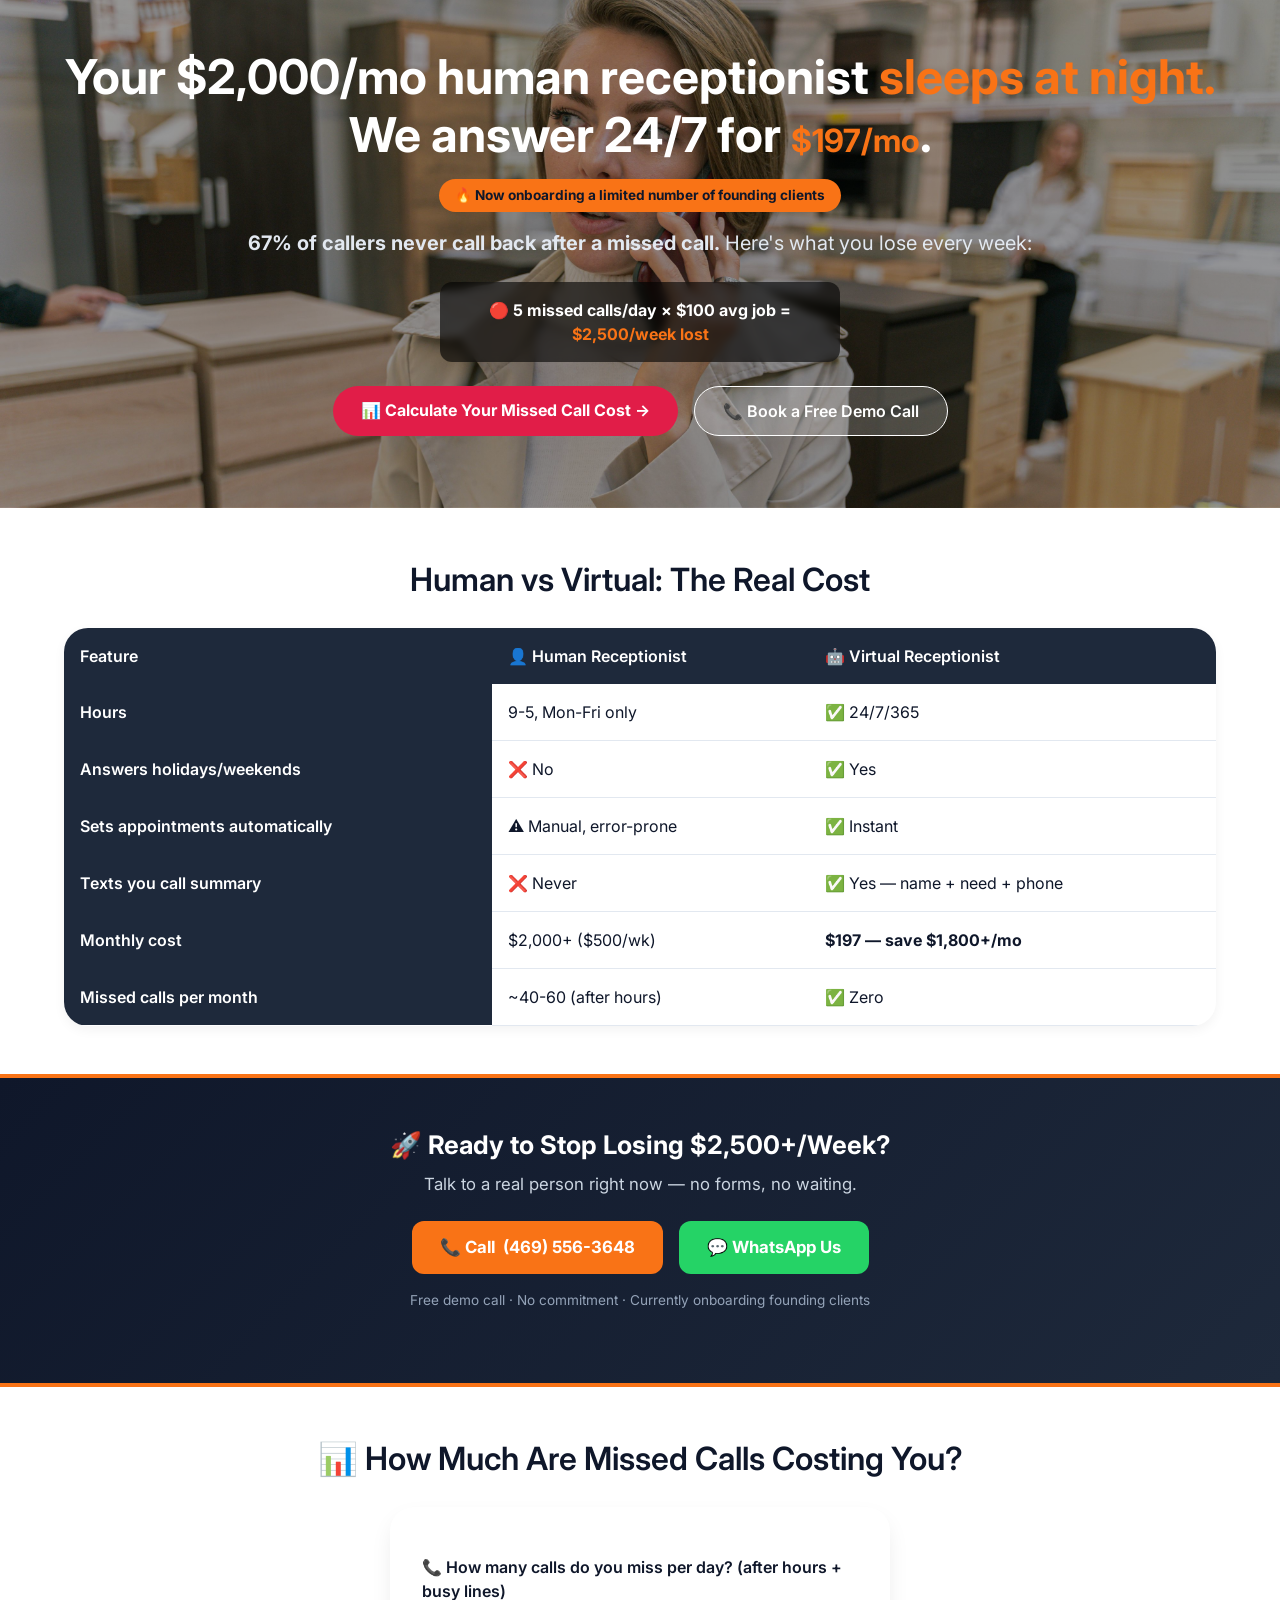
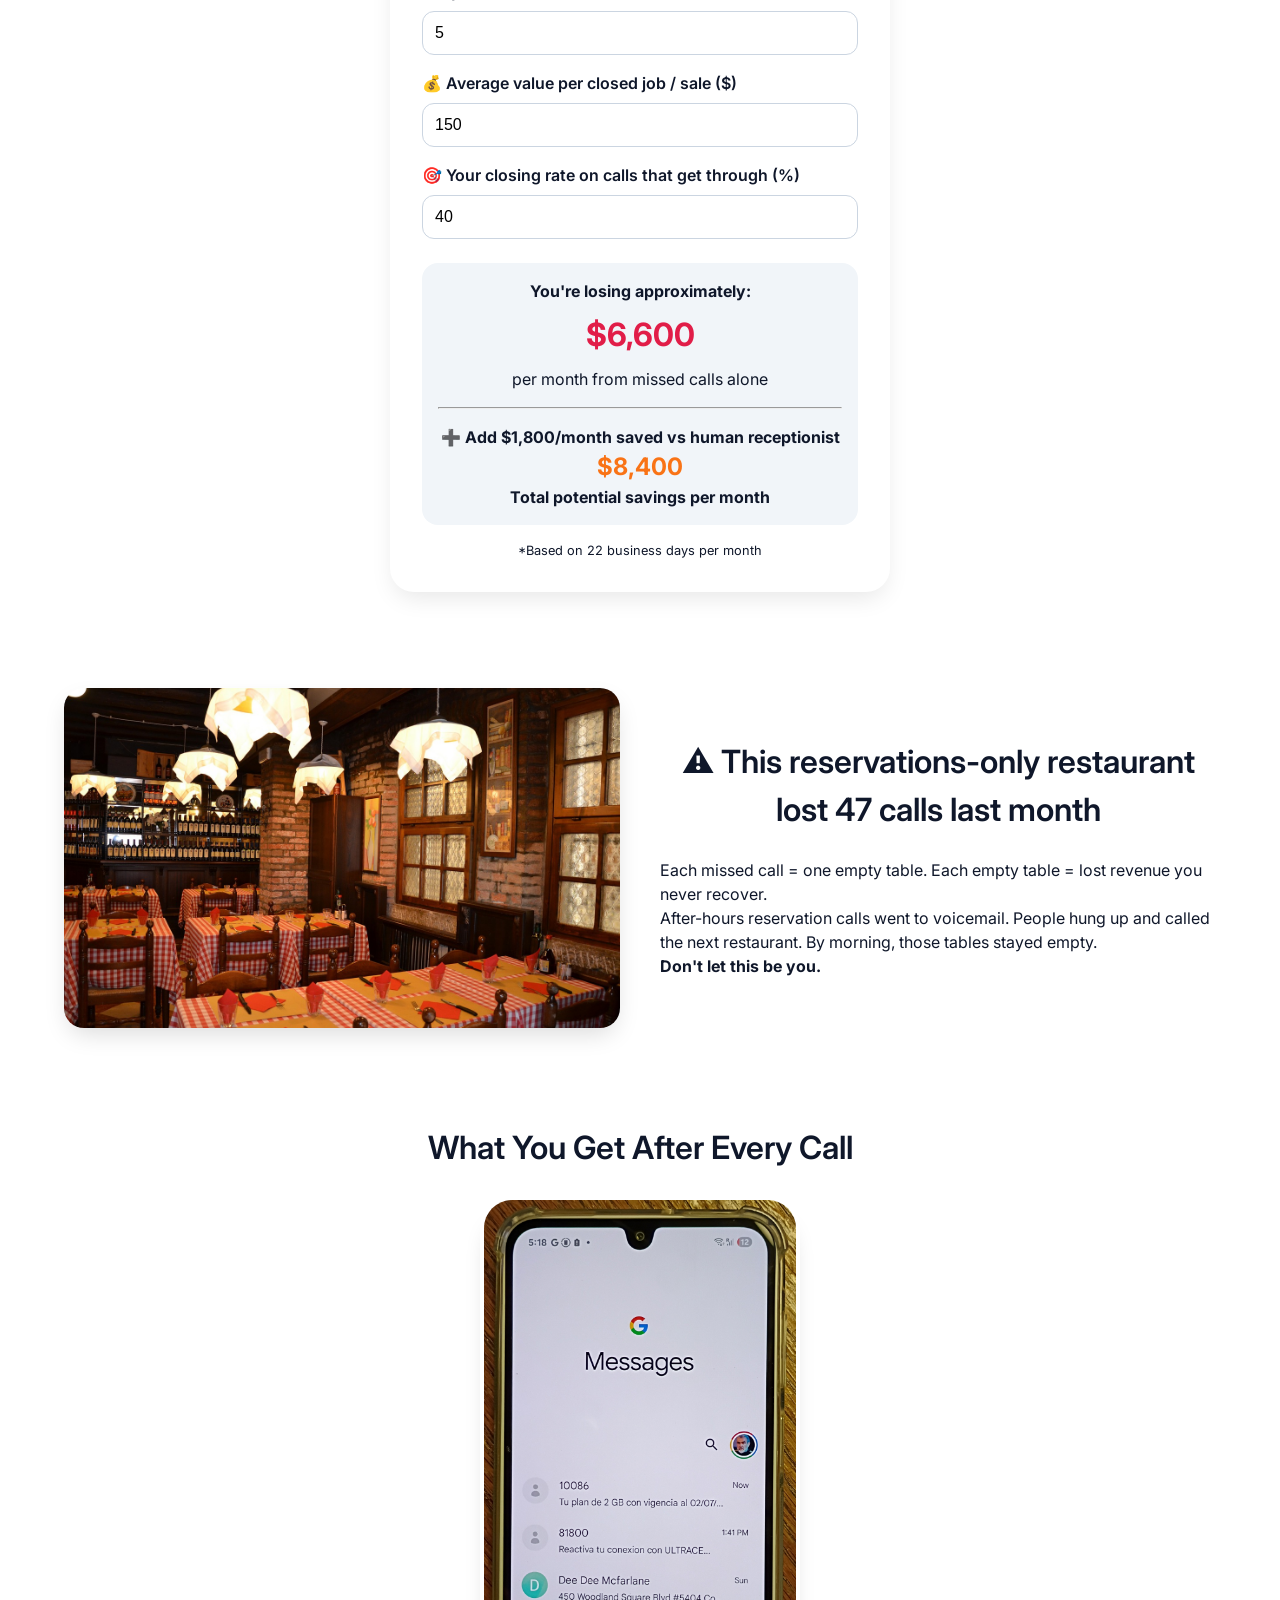
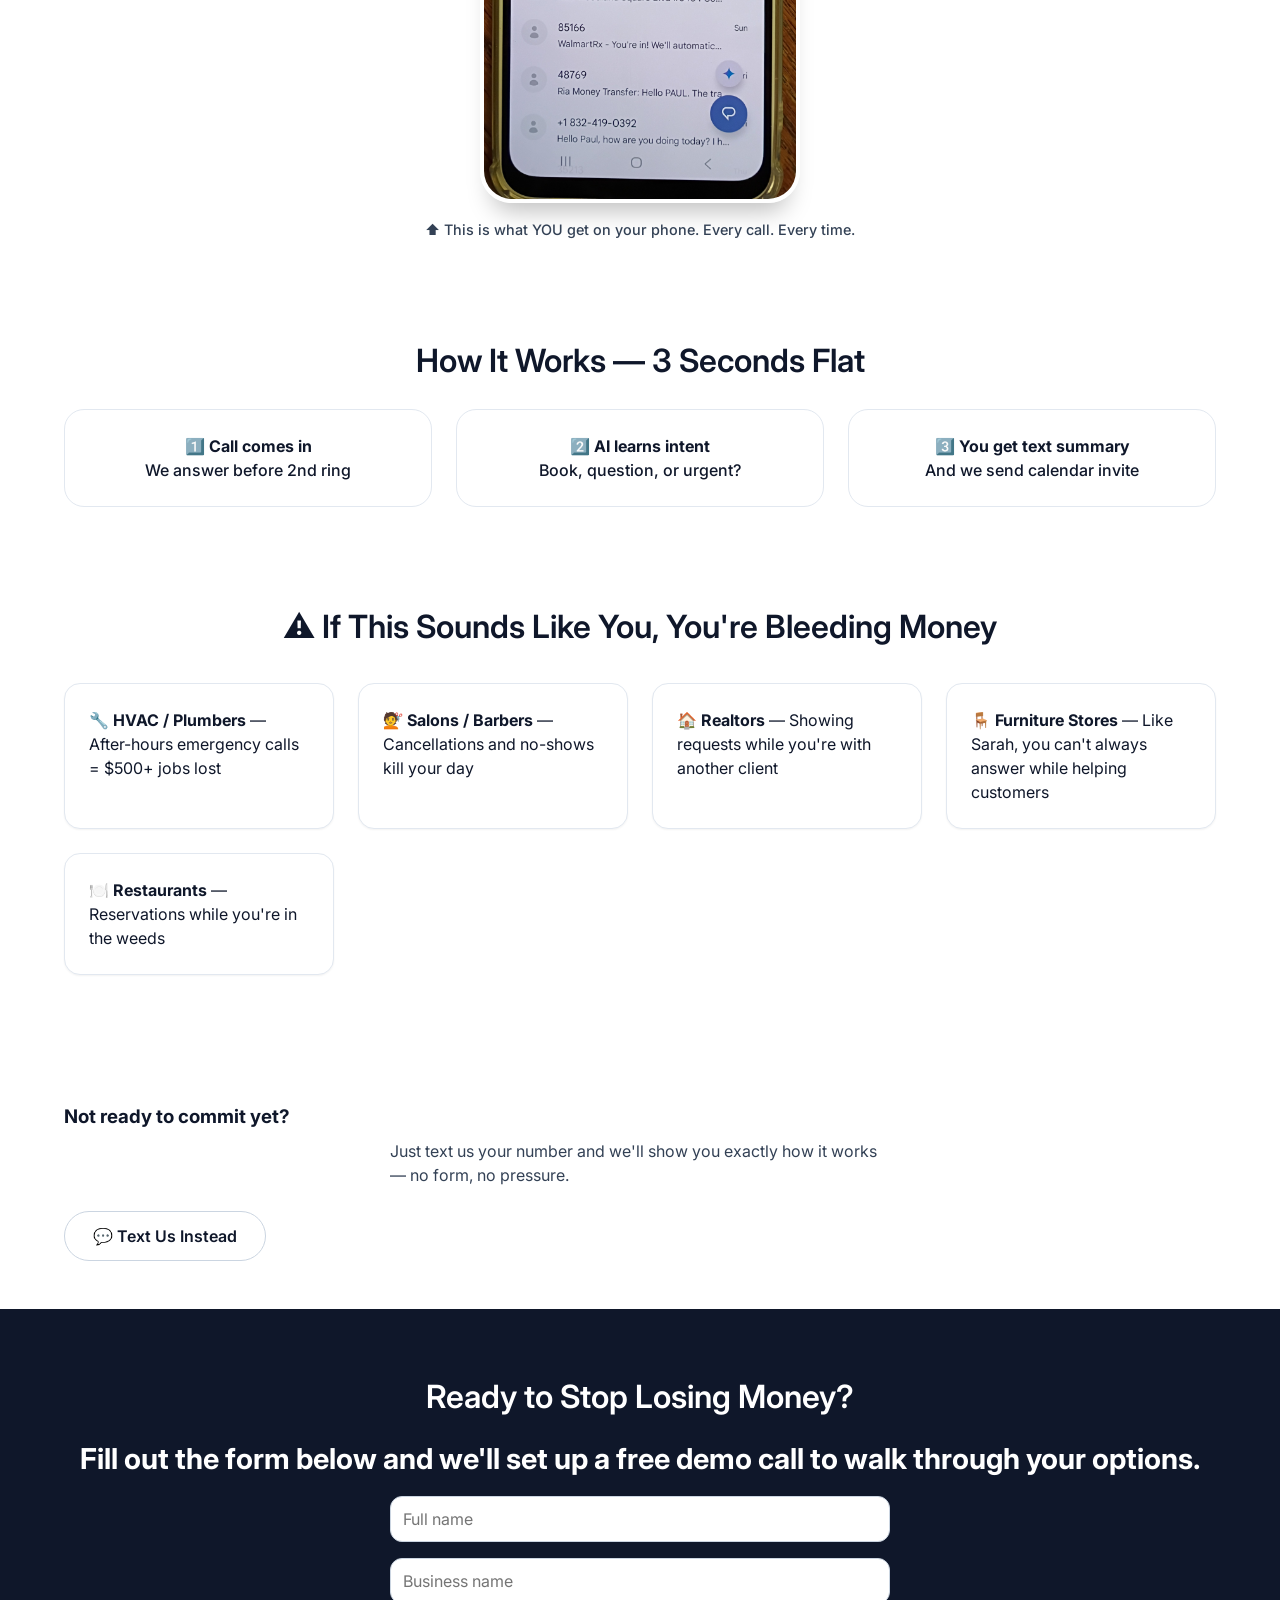
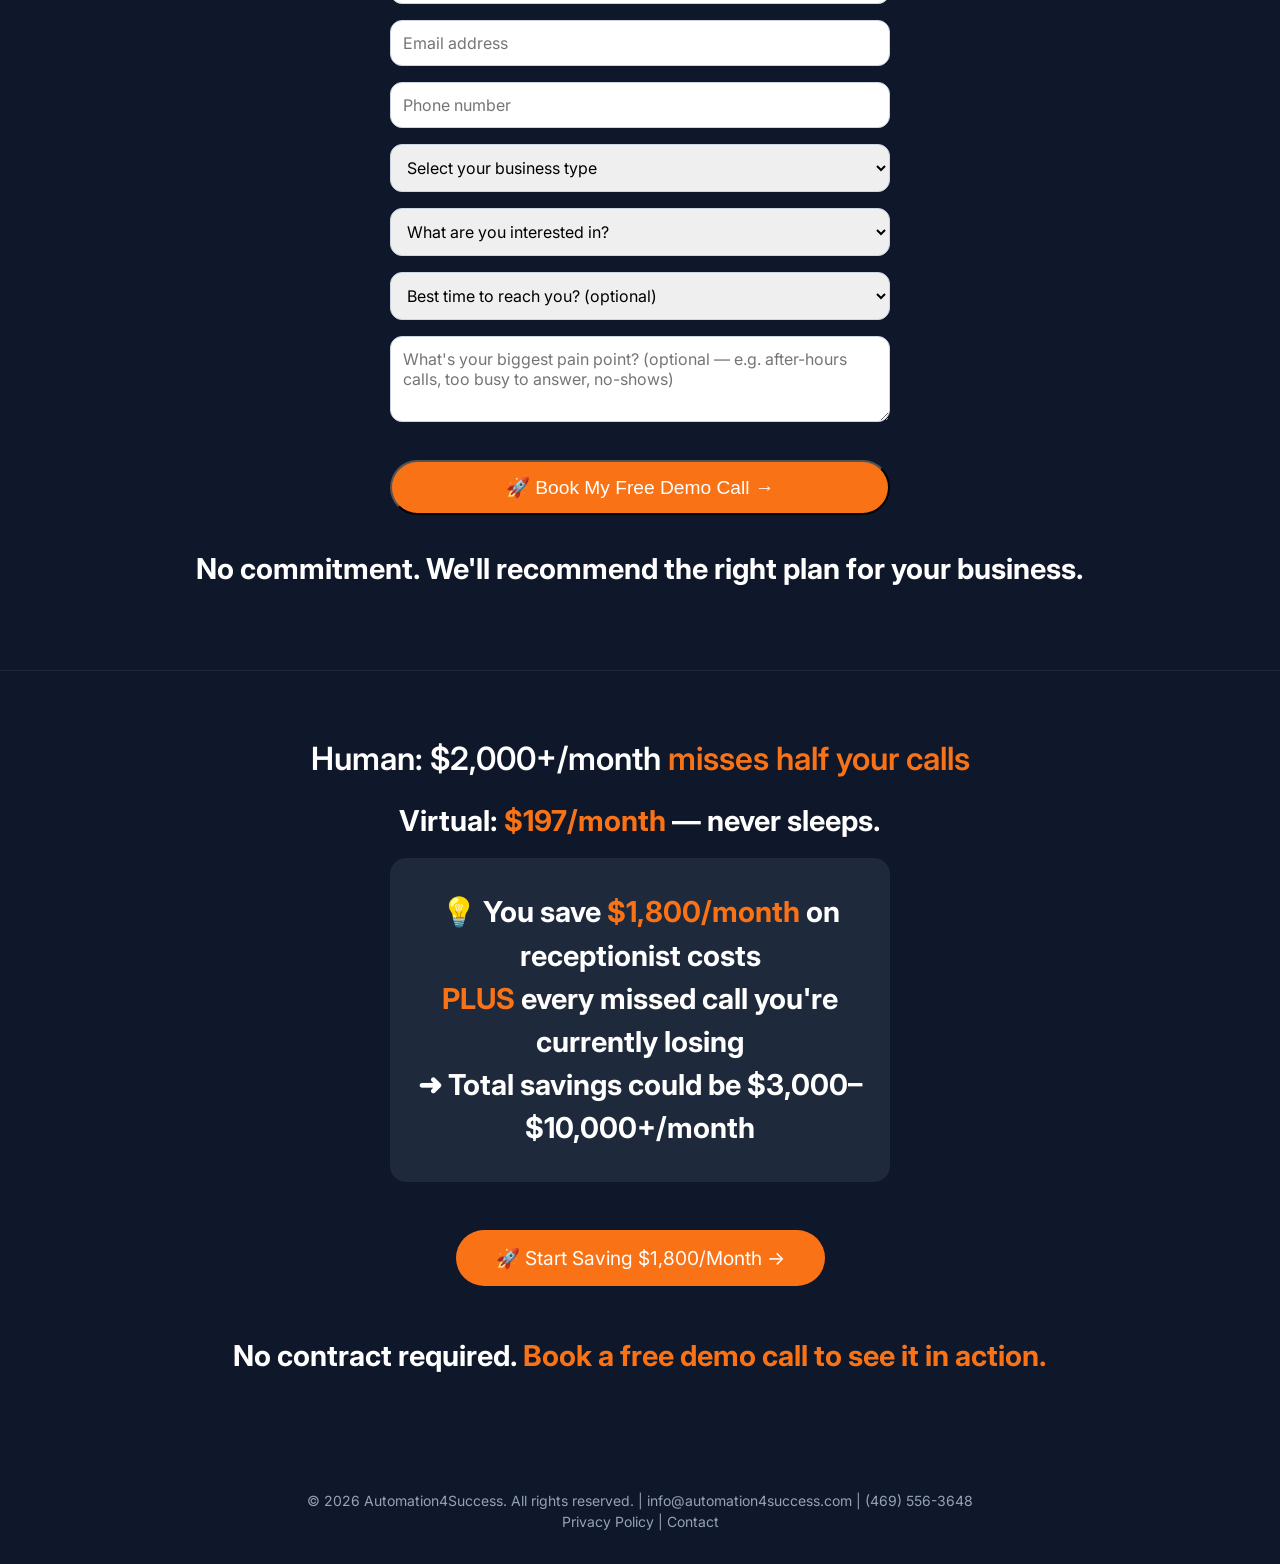
==== commit 9f998498: "Add files via upload" ====
--- a/index.html
+++ b/index.html
@@ -63,13 +63,17 @@
       max-width: 500px;
       margin: 0 auto;
     }
-    .contact-form input, .contact-form select {
+    .contact-form input, .contact-form select, .contact-form textarea {
       width: 100%;
       padding: 12px;
       margin-bottom: 1rem;
       border: 1px solid #cbd5e1;
       border-radius: 12px;
       font-size: 1rem;
+      font-family: inherit;
+    }
+    .contact-form textarea {
+      resize: vertical;
     }
     .contact-form button {
       width: 100%;
@@ -158,6 +162,34 @@
       color: #94a3b8;
       margin-top: 1rem;
     }
+    /* Fear section image sizing (previously unstyled/oversized) */
+    .fear-flex {
+      display: flex;
+      align-items: center;
+      gap: 2.5rem;
+      flex-wrap: wrap;
+    }
+    .fear-image {
+      flex: 1 1 320px;
+      min-width: 280px;
+    }
+    .fear-image img {
+      width: 100%;
+      max-height: 340px;
+      object-fit: cover;
+      border-radius: 20px;
+      box-shadow: 0 10px 25px -5px rgba(0,0,0,0.15);
+      display: block;
+    }
+    .fear-text {
+      flex: 1 1 320px;
+      min-width: 280px;
+    }
+    @media (max-width: 768px) {
+      .fear-image img {
+        max-height: 220px;
+      }
+    }
   </style>
 </head>
 
@@ -167,13 +199,14 @@
   <header class="hero" style="background-image: linear-gradient(rgba(0,0,0,0.4), rgba(0,0,0,0.4)), url('images/woman-furniture-store.jpg'); background-size: cover; background-position: center 30%;">
     <div class="container" style="text-align: center; color: white;">
       <h1 style="color: white;">Your $2,000/mo human receptionist <span style="color: #f97316;">sleeps at night.</span><br>We answer 24/7 for <span style="font-size: 2rem; color: #f97316;">$197/mo</span>.</h1>
+      <p style="display:inline-block; background:#f97316; color:#0f172a; font-weight:700; padding:6px 16px; border-radius:999px; font-size:0.85rem; margin-bottom:1rem;">🔥 Now onboarding a limited number of founding clients</p>
       <p class="tagline" style="color: #e2e8f0;"><strong>67% of callers never call back after a missed call.</strong> Here's what you lose every week:</p>
       <div style="background: rgba(0,0,0,0.6); backdrop-filter: blur(4px); padding: 1rem; border-radius: 12px; max-width: 400px; margin: 0 auto;">
         <p style="margin:0; font-weight:bold;">🔴 5 missed calls/day × $100 avg job = <span style="color: #f97316;">$2,500/week lost</span></p>
       </div>
       <div class="cta-buttons" style="justify-content: center;">
         <a href="#calculator" class="btn-primary">📊 Calculate Your Missed Call Cost →</a>
-        <a href="#contact" class="btn-secondary" style="background: rgba(255,255,255,0.2); color: white; border-color: white;">📞 Claim Free Trial</a>
+        <a href="#contact" class="btn-secondary" style="background: rgba(255,255,255,0.2); color: white; border-color: white;">📞 Book a Free Demo Call</a>
       </div>
     </div>
   </header>
@@ -216,7 +249,7 @@
           💬 WhatsApp Us
         </a>
       </div>
-      <p class="small-note">7-day free trial · No credit card · Cancel anytime</p>
+      <p class="small-note">Free demo call · No commitment · Currently onboarding founding clients</p>
     </div>
   </section>
 
@@ -300,21 +333,35 @@
     </div>
   </section>
 
+  <!-- SOFT SECONDARY CTA -->
+  <section class="bg-light">
+    <div class="container text-center">
+      <h3>Not ready to commit yet?</h3>
+      <p style="color:#334155; max-width:500px; margin:0.5rem auto 1.5rem;">Just text us your number and we'll show you exactly how it works — no form, no pressure.</p>
+      <a href="#" id="cta-whatsapp-soft" class="btn-secondary">💬 Text Us Instead</a>
+    </div>
+  </section>
+
   <!-- CONTACT FORM SECTION WITH SMS ALERT -->
   <section id="contact" class="dark-cta">
     <div class="container">
       <h2 style="color: white;">Ready to Stop Losing Money?</h2>
-      <p style="color: #cbd5e1; margin-bottom: 2rem;">Fill out the form below and we'll set up your 7-day free trial.</p>
+      <p style="color: #cbd5e1; margin-bottom: 2rem;">Fill out the form below and we'll set up a free demo call to walk through your options.</p>
       
       <form action="https://formsubmit.co/ef87caba2227fa4b5a5d9072fadffb63" method="POST" class="contact-form">
         <input type="hidden" name="_subject" value="New Lead from Automation4Success Website" />
         <input type="hidden" name="_next" value="https://automation4success.com/thank-you.html" />
         <input type="hidden" name="_captcha" value="false" />
         
+        <!-- HONEYPOT: FormSubmit auto-discards any submission where this field has a value.
+             Real visitors never see it; spam bots fill in every field they find, including this one. -->
+        <input type="text" name="_gotcha" style="display:none !important" tabindex="-1" autocomplete="off" />
+        
         <!-- SMS TEXT ALERT - Sends text to 972-850-8399 when form is submitted -->
         <input type="hidden" name="_sms" value="+19728508399" />
         
         <input type="text" name="full_name" placeholder="Full name" required />
+        <input type="text" name="business_name" placeholder="Business name" />
         <input type="email" name="email" placeholder="Email address" required />
         <input type="tel" name="phone" placeholder="Phone number" required />
         
@@ -327,13 +374,31 @@
           <option value="retail">Retail / Furniture Store</option>
           <option value="other">Other</option>
         </select>
+
+        <select name="interested_in" required>
+          <option value="">What are you interested in?</option>
+          <option value="text_back_only">Missed-call text-back only</option>
+          <option value="full_receptionist">Full 24/7 AI virtual receptionist</option>
+          <option value="not_sure">Not sure — want a recommendation</option>
+          <option value="other">Something else</option>
+        </select>
+
+        <select name="best_time">
+          <option value="">Best time to reach you? (optional)</option>
+          <option value="morning">Morning</option>
+          <option value="afternoon">Afternoon</option>
+          <option value="evening">Evening</option>
+          <option value="anytime">Anytime</option>
+        </select>
+
+        <textarea name="pain_point" placeholder="What's your biggest pain point? (optional — e.g. after-hours calls, too busy to answer, no-shows)" rows="3"></textarea>
         
         <input type="hidden" name="calculator_missed_calls" id="calc_missed_calls" />
         <input type="hidden" name="calculator_monthly_loss" id="calc_monthly_loss" />
         
-        <button type="submit" class="btn-orange" style="width: 100%;">🚀 Start My 7-Day Free Trial →</button>
+        <button type="submit" class="btn-orange" style="width: 100%;">🚀 Book My Free Demo Call →</button>
       </form>
-      <p style="color: #94a3b8; font-size: 0.8rem; text-align: center; margin-top: 1rem;">No credit card required. Cancel anytime.</p>
+      <p style="color: #94a3b8; font-size: 0.8rem; text-align: center; margin-top: 1rem;">No commitment. We'll recommend the right plan for your business.</p>
     </div>
   </section>
 
@@ -350,7 +415,7 @@
       <div style="margin: 2rem 0;">
         <a href="#contact" class="btn-orange" style="font-size: 1.2rem; padding: 14px 40px; display: inline-block;">🚀 Start Saving $1,800/Month →</a>
       </div>
-      <p style="color: #94a3b8; font-size: 1rem;">No contract. Cancel anytime. <span style="color: #f97316; font-weight: bold;">First 7 days free.</span></p>
+      <p style="color: #94a3b8; font-size: 1rem;">No contract required. <span style="color: #f97316; font-weight: bold;">Book a free demo call to see it in action.</span></p>
     </div>
   </section>
 
@@ -388,7 +453,7 @@
       });
 
       // WhatsApp links
-      ['cta-whatsapp'].forEach(function(id) {
+      ['cta-whatsapp', 'cta-whatsapp-soft'].forEach(function(id) {
         var el = document.getElementById(id);
         if (el) { el.href = whatsappLink; }
       });
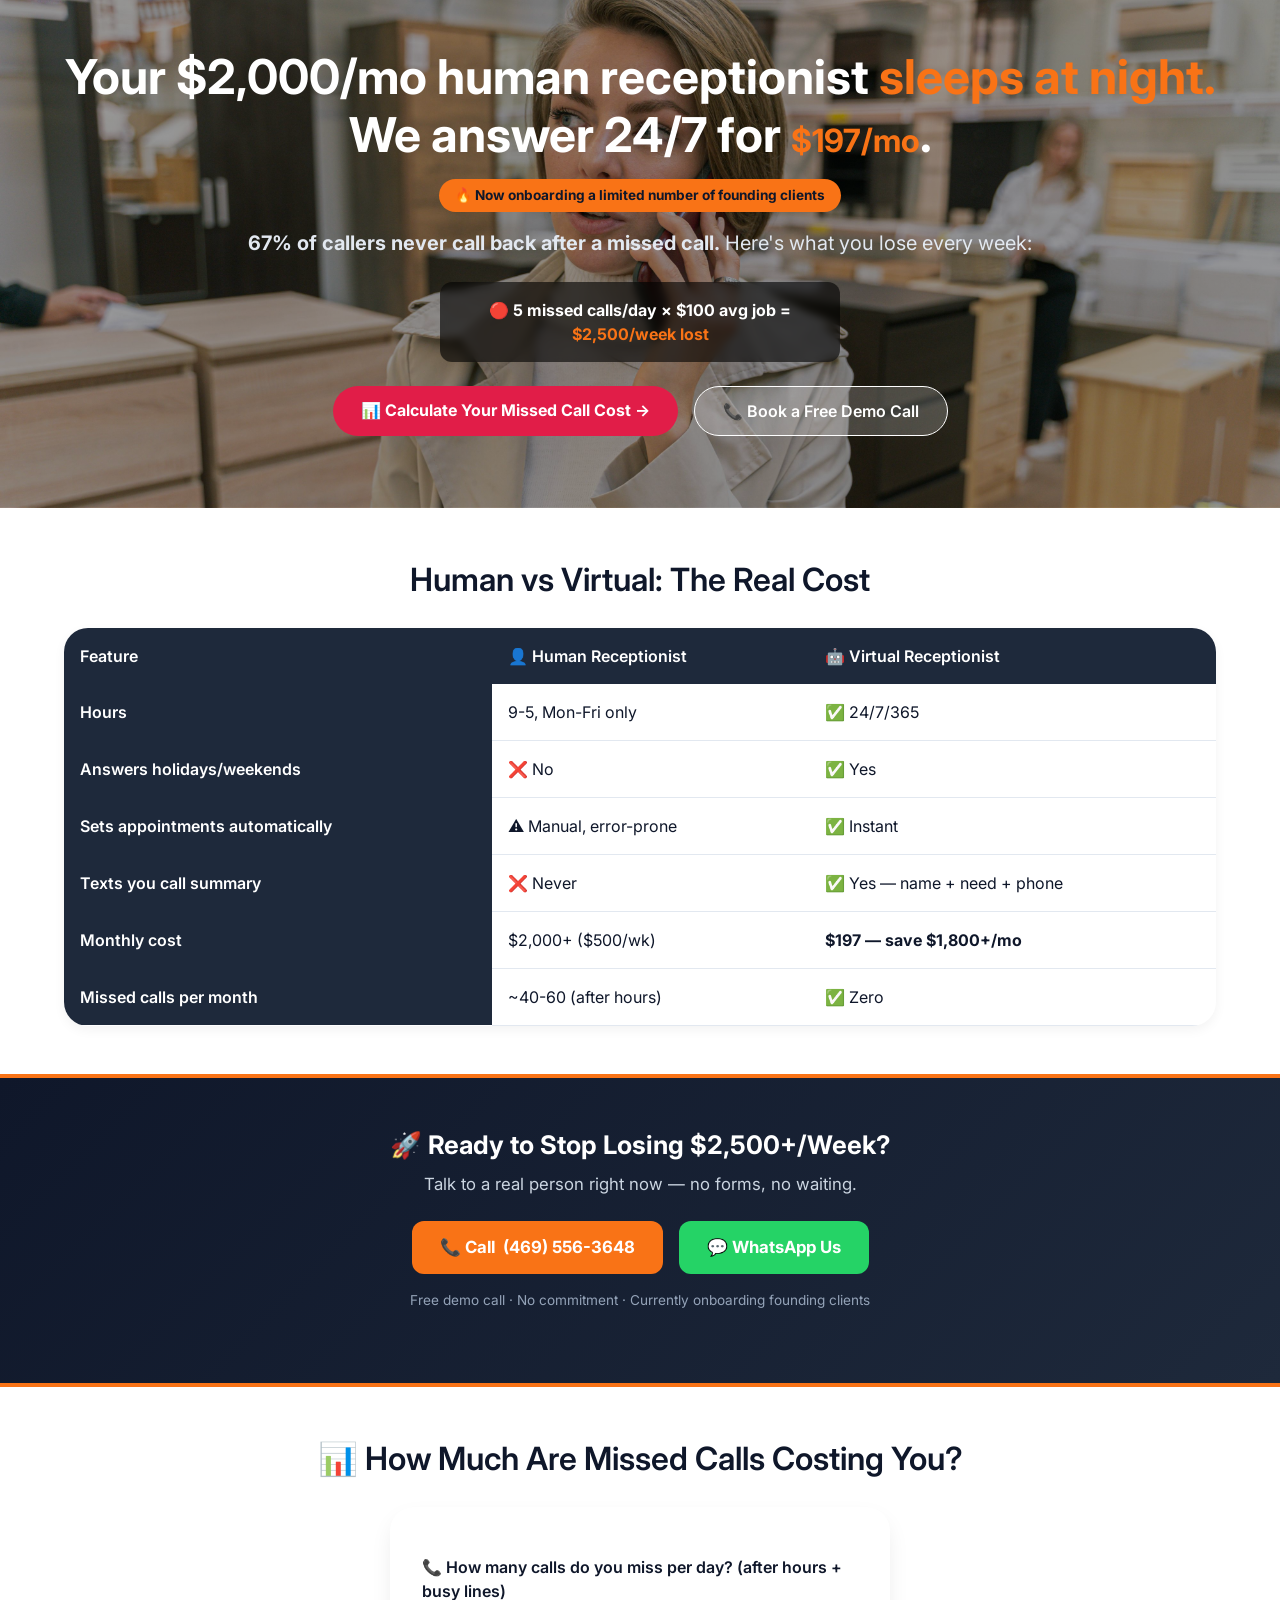
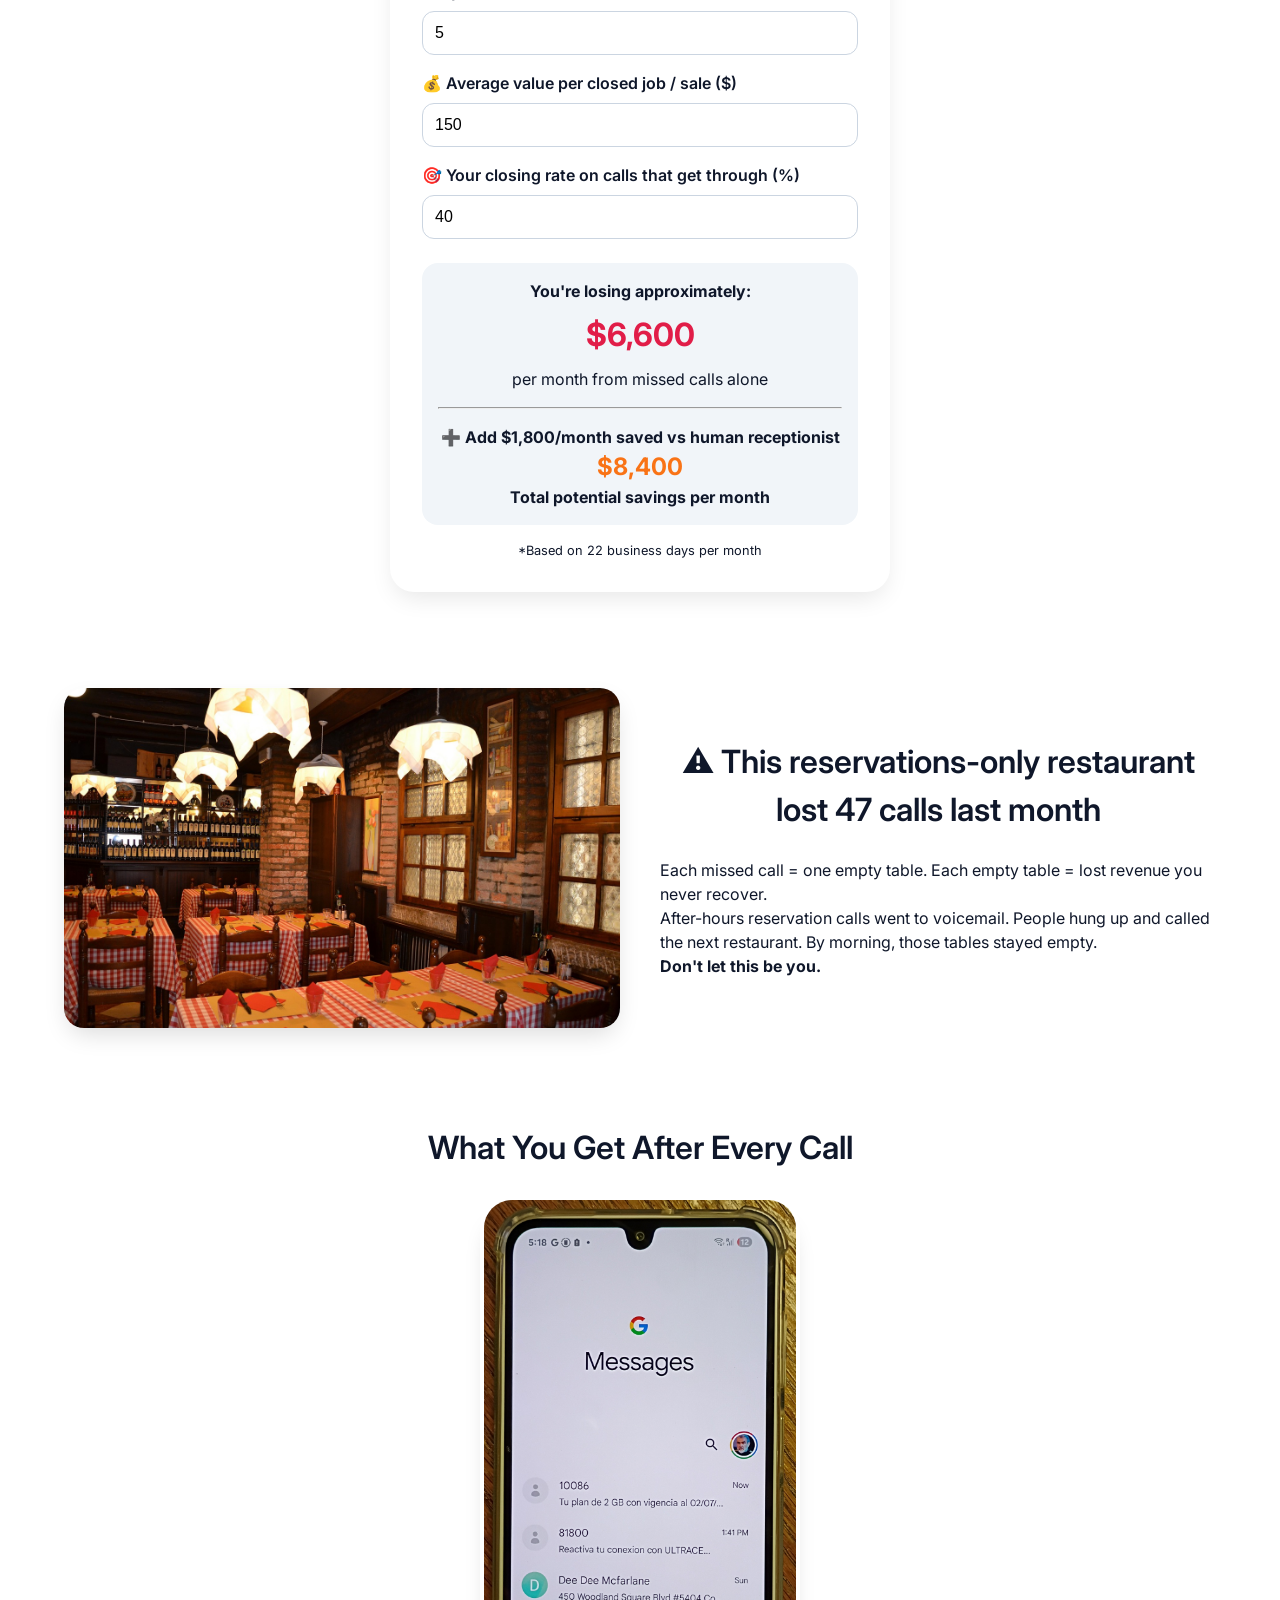
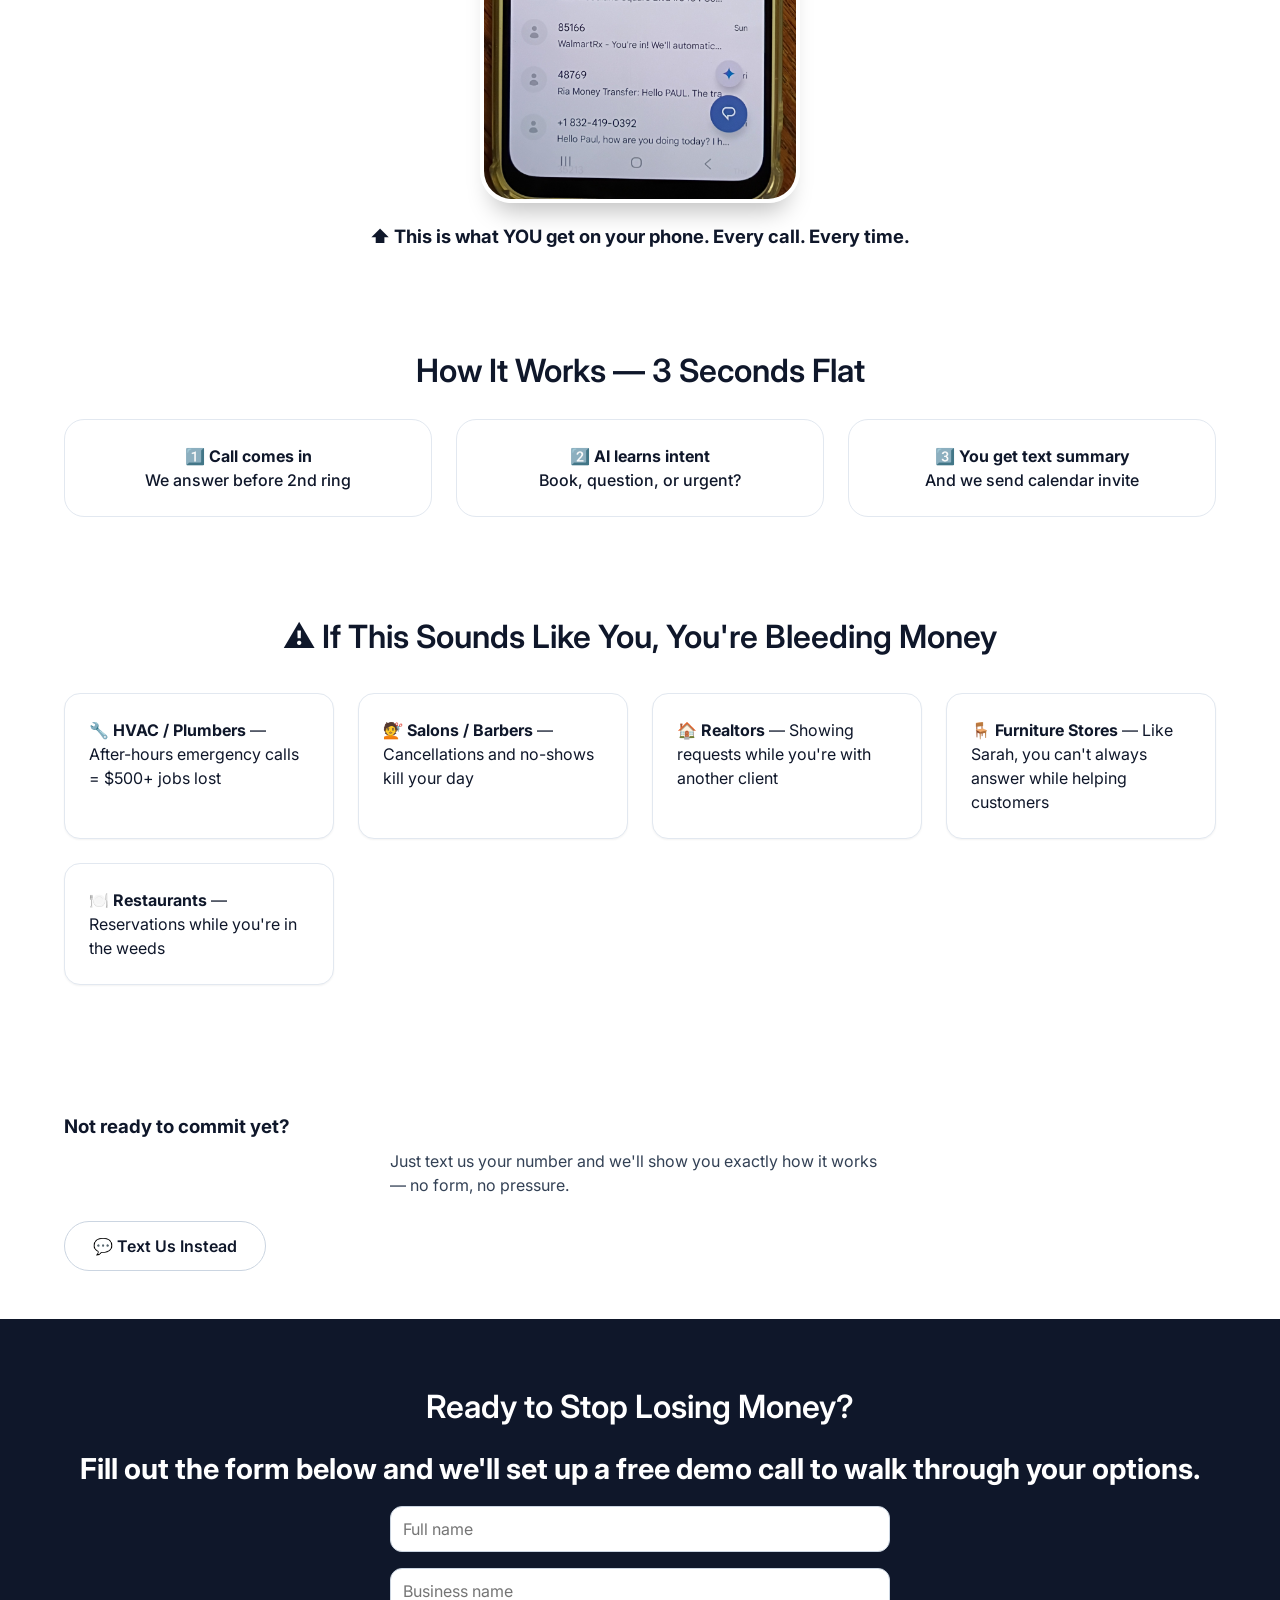
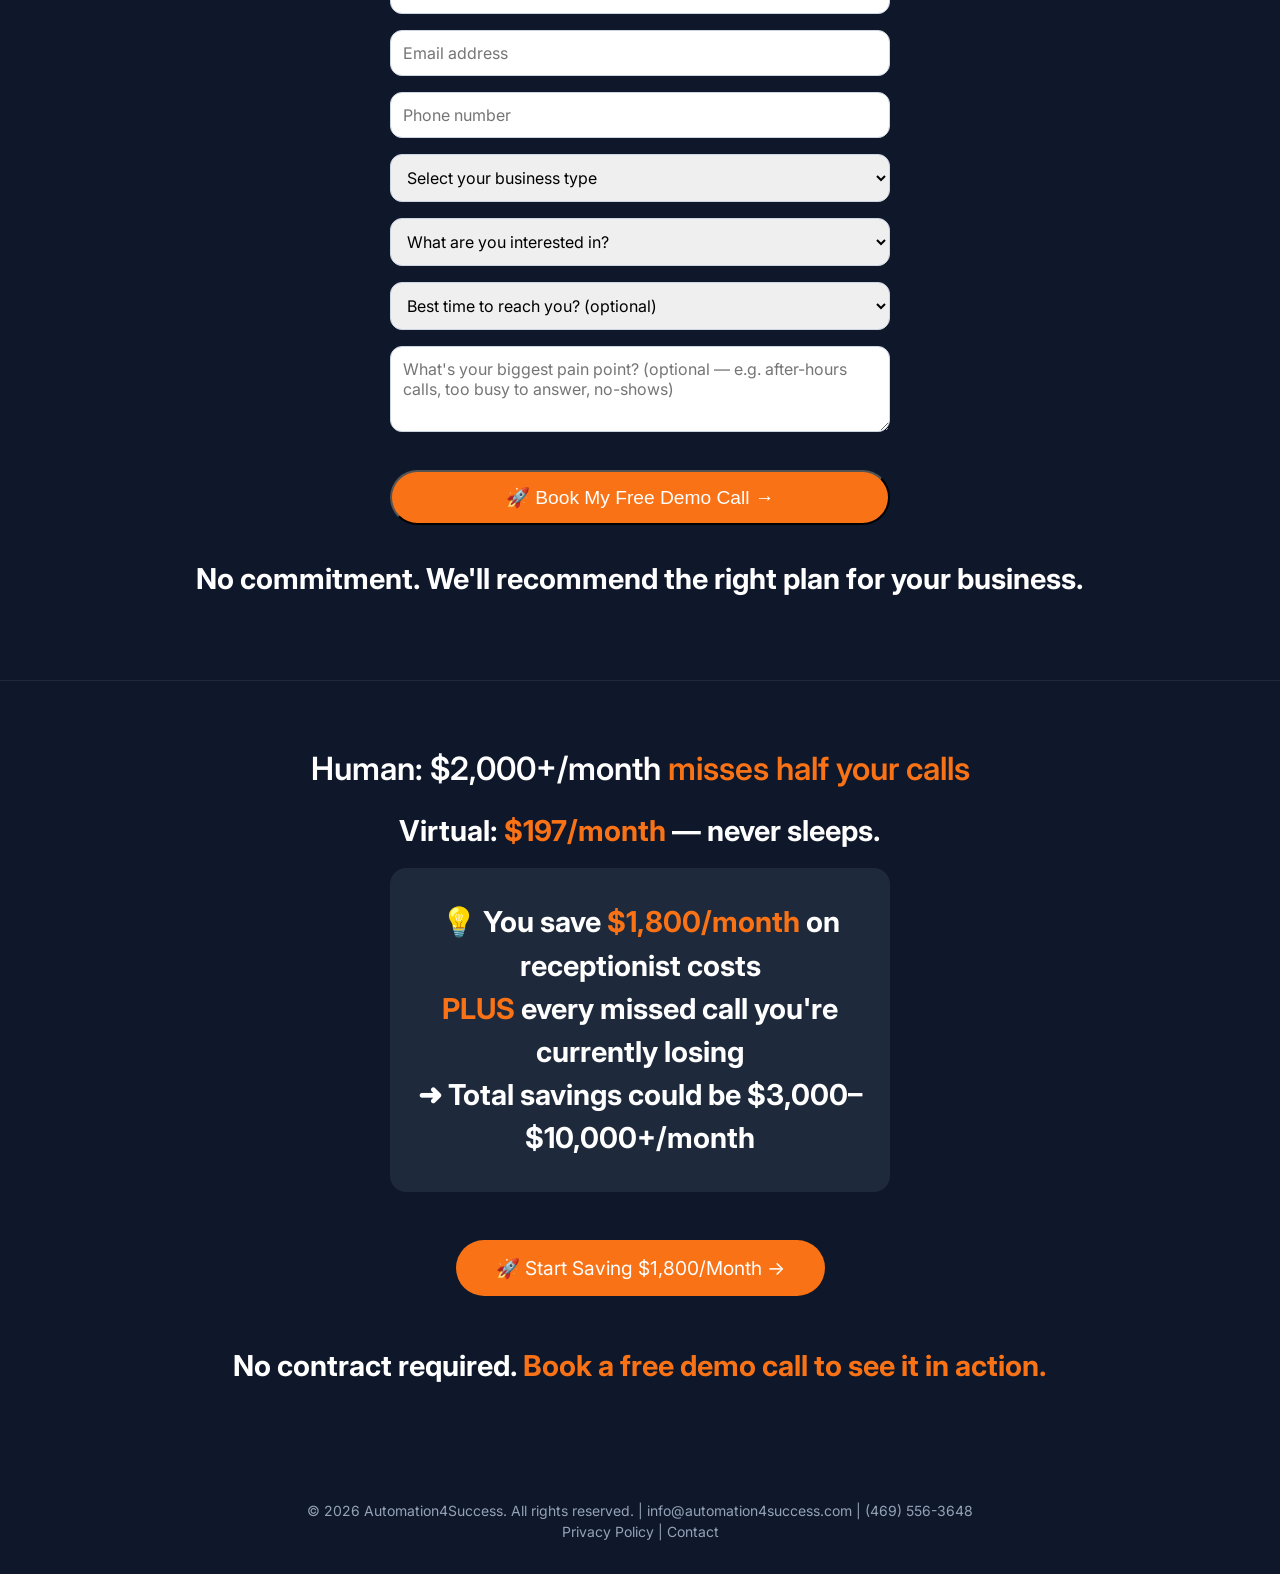
==== commit 47ac80a5: "Add files via upload" ====
--- a/index.html
+++ b/index.html
@@ -90,10 +90,10 @@
     }
     .screenshot-caption {
       text-align: center;
-      margin-top: 1rem;
-      font-size: 0.9rem;
-      font-weight: 500;
-      color: #334155;
+      margin-top: 1.25rem;
+      font-size: 1.15rem;
+      font-weight: 700;
+      color: #0f172a;
     }
     .screenshot-wrapper {
       text-align: center;
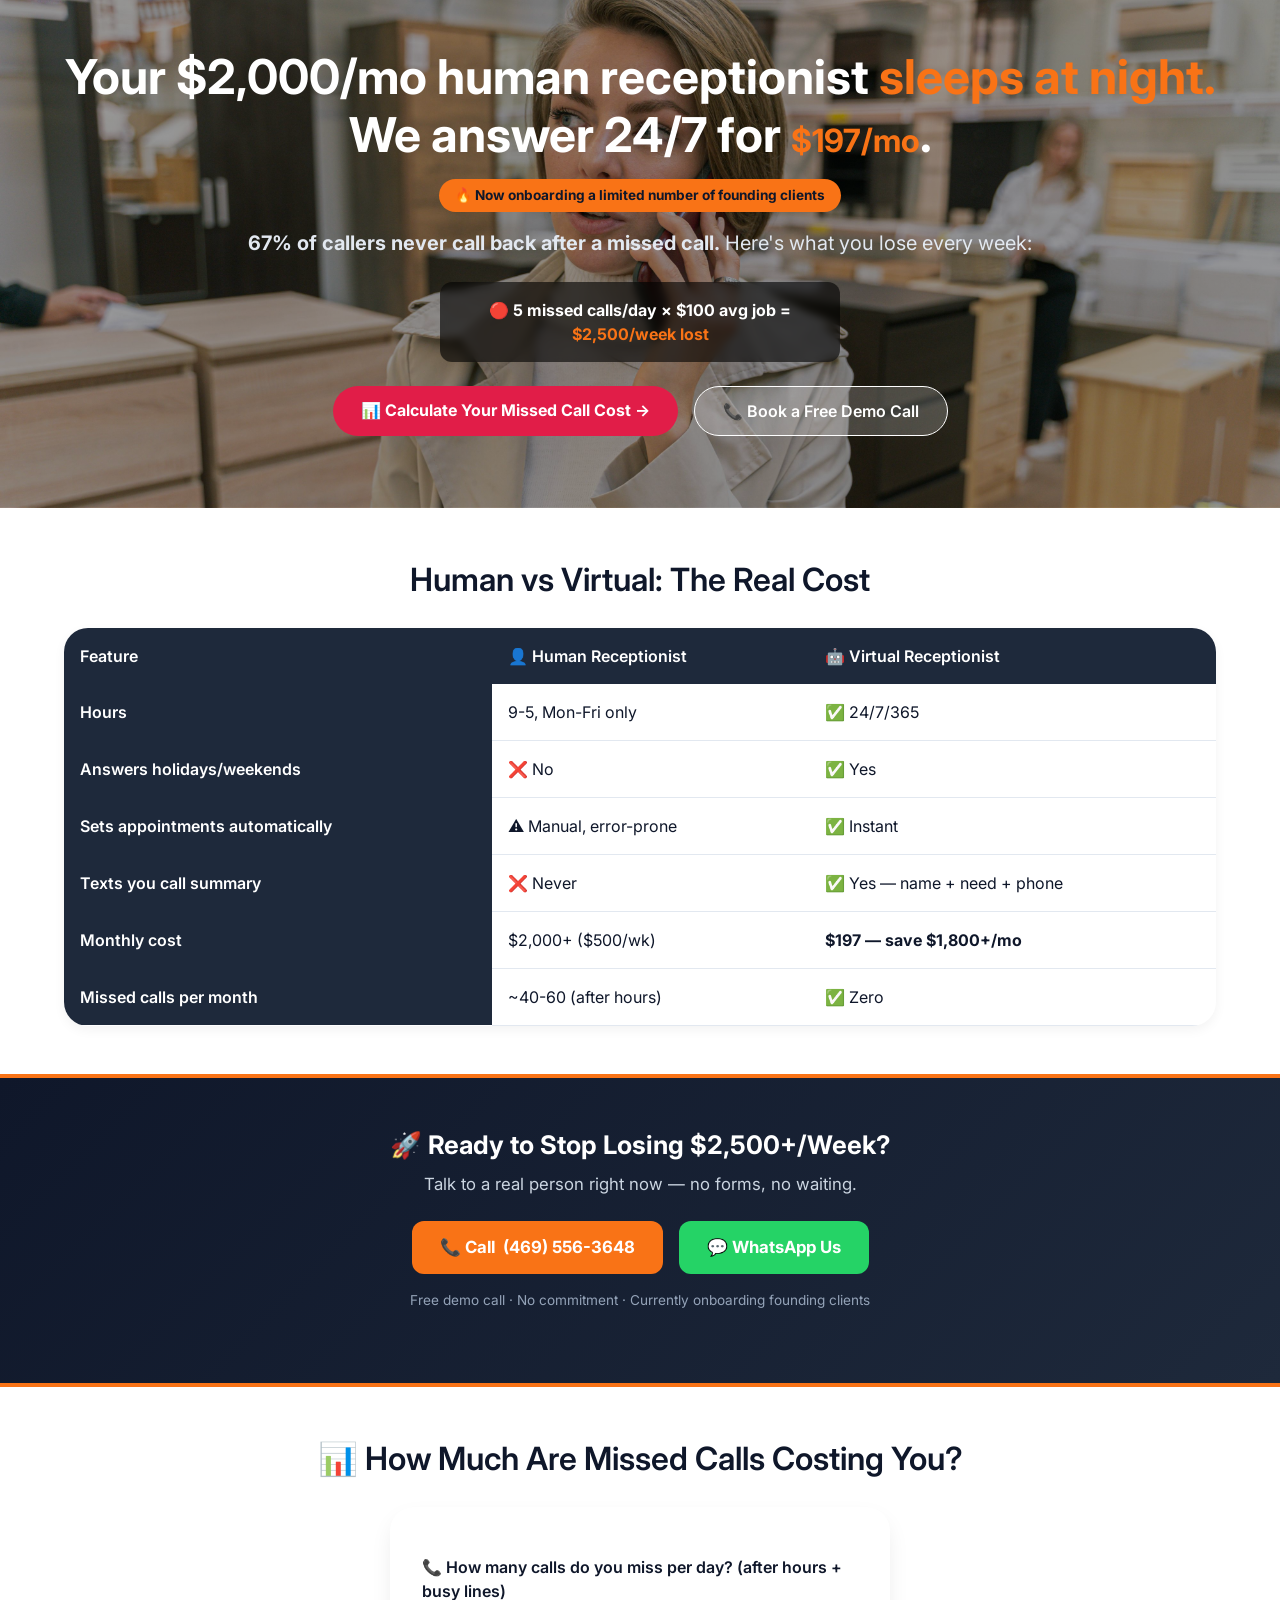
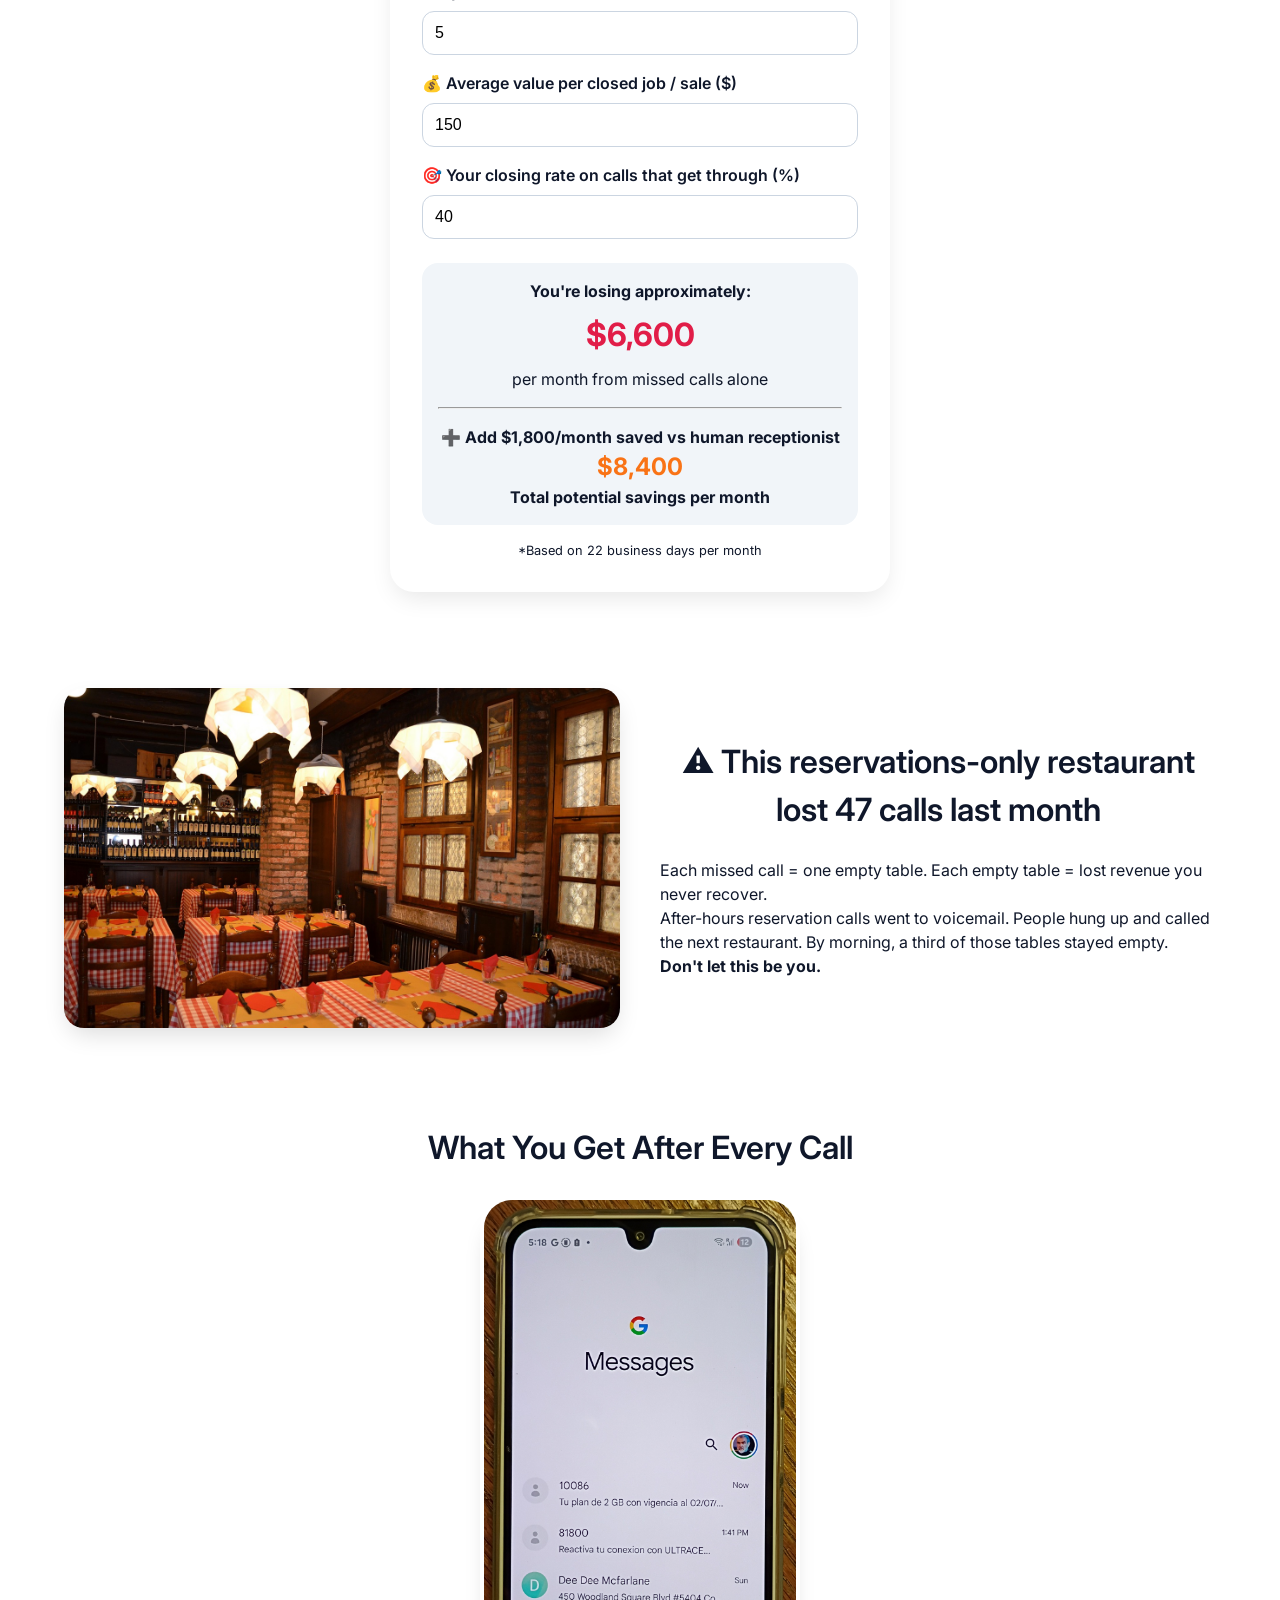
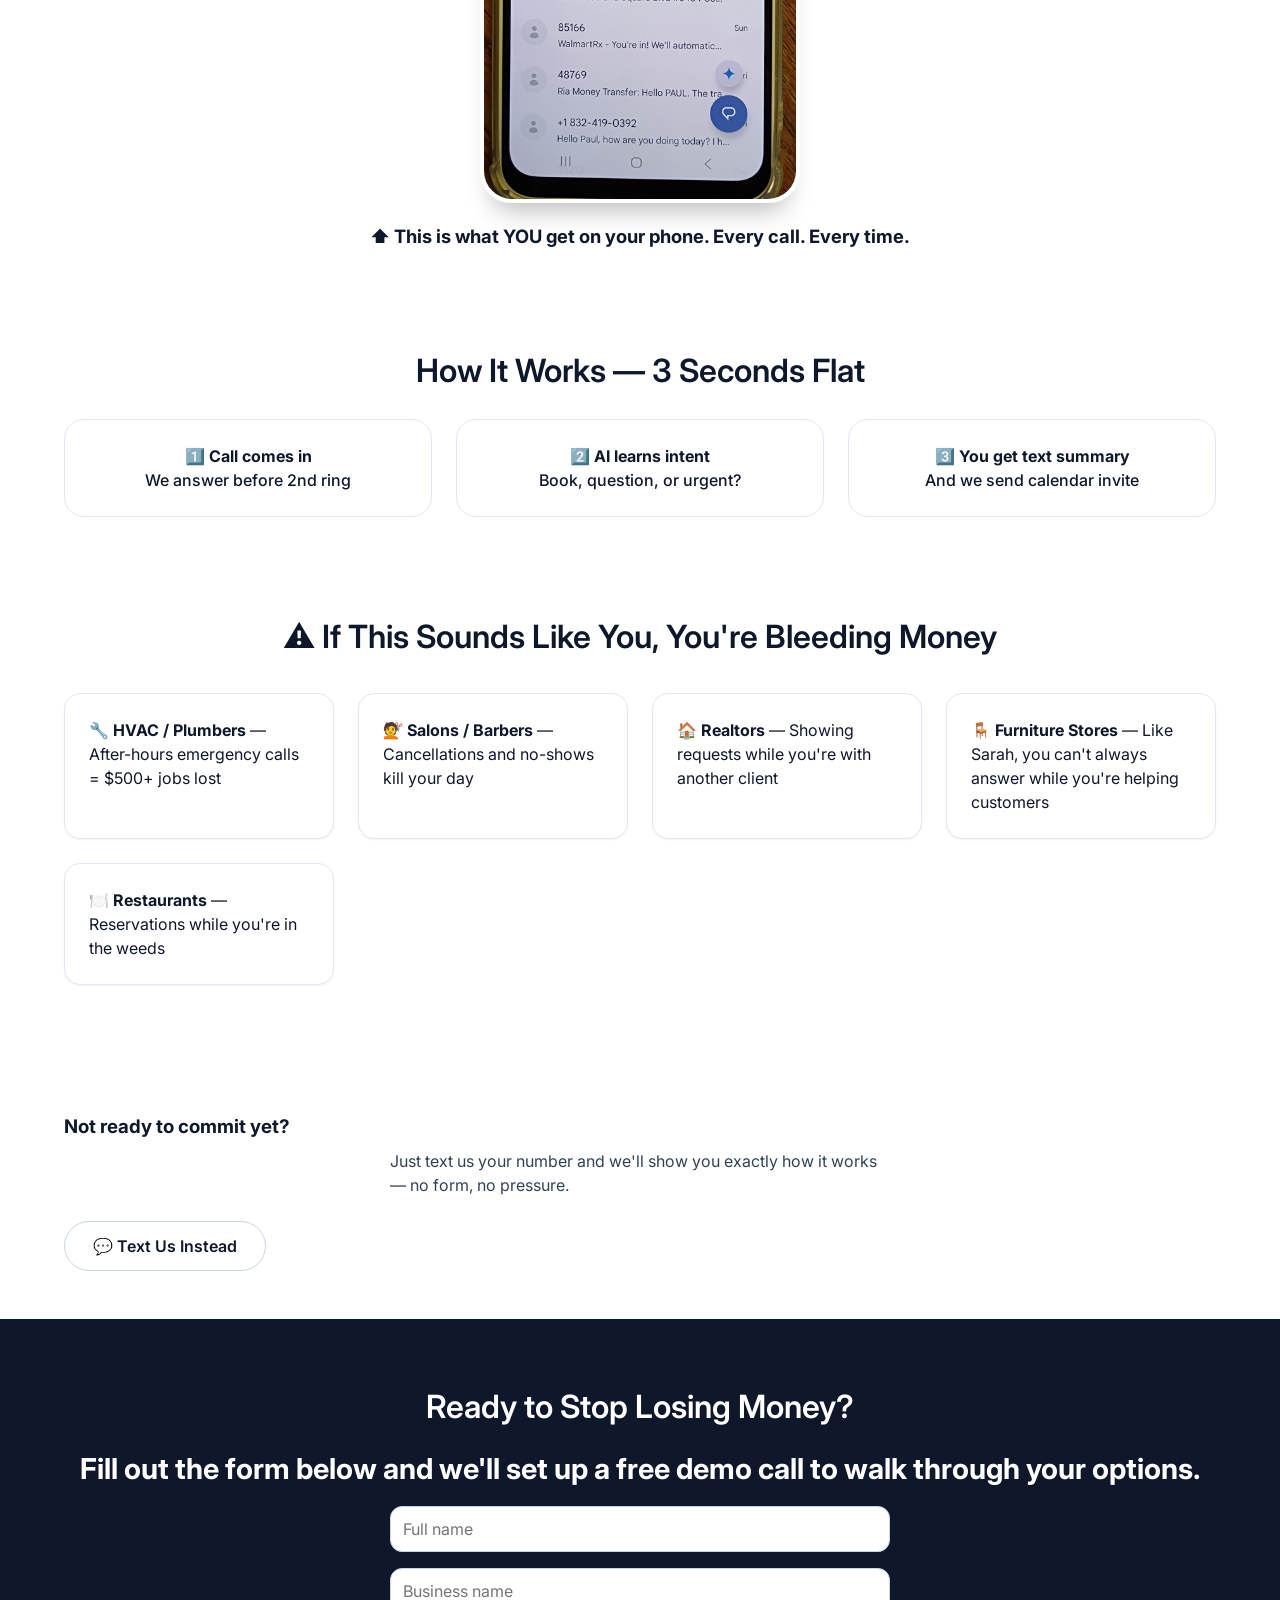
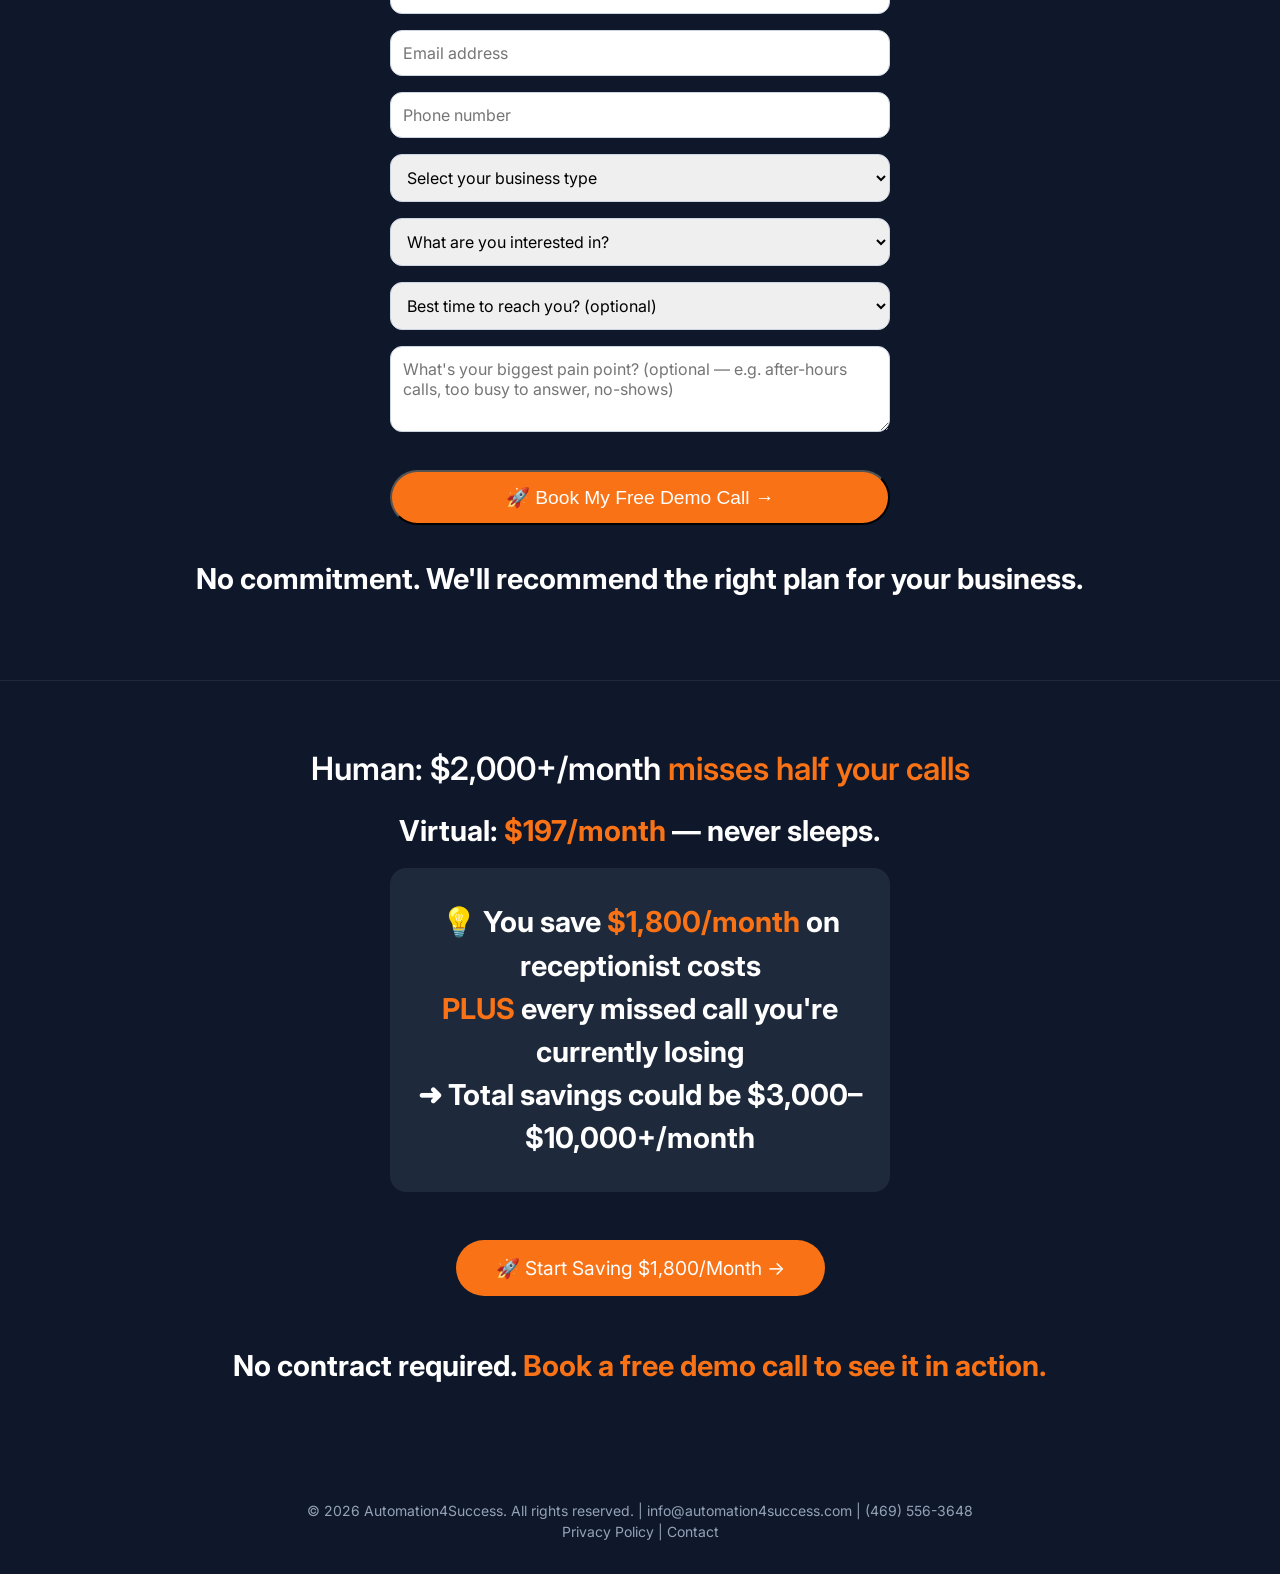
==== commit 1e4120c7: "Add files via upload" ====
--- a/index.html
+++ b/index.html
@@ -290,7 +290,7 @@
       <div class="fear-text">
         <h2 class="text-left">⚠️ This reservations-only restaurant lost <span class="highlight-red">47 calls last month</span></h2>
         <p class="lead">Each missed call = one empty table. Each empty table = lost revenue you never recover.</p>
-        <p>After-hours reservation calls went to voicemail. People hung up and called the next restaurant. By morning, those tables stayed empty.</p>
+        <p>After-hours reservation calls went to voicemail. People hung up and called the next restaurant. By morning, a third of those tables stayed empty.</p>
         <p><strong>Don't let this be you.</strong></p>
       </div>
     </div>
@@ -327,7 +327,7 @@
         <div class="card">🔧 <strong>HVAC / Plumbers</strong> — After-hours emergency calls = $500+ jobs lost</div>
         <div class="card">💇 <strong>Salons / Barbers</strong> — Cancellations and no-shows kill your day</div>
         <div class="card">🏠 <strong>Realtors</strong> — Showing requests while you're with another client</div>
-        <div class="card">🪑 <strong>Furniture Stores</strong> — Like Sarah, you can't always answer while helping customers</div>
+        <div class="card">🪑 <strong>Furniture Stores</strong> — Like Sarah, you can't always answer while you're helping customers</div>
         <div class="card">🍽️ <strong>Restaurants</strong> — Reservations while you're in the weeds</div>
       </div>
     </div>
